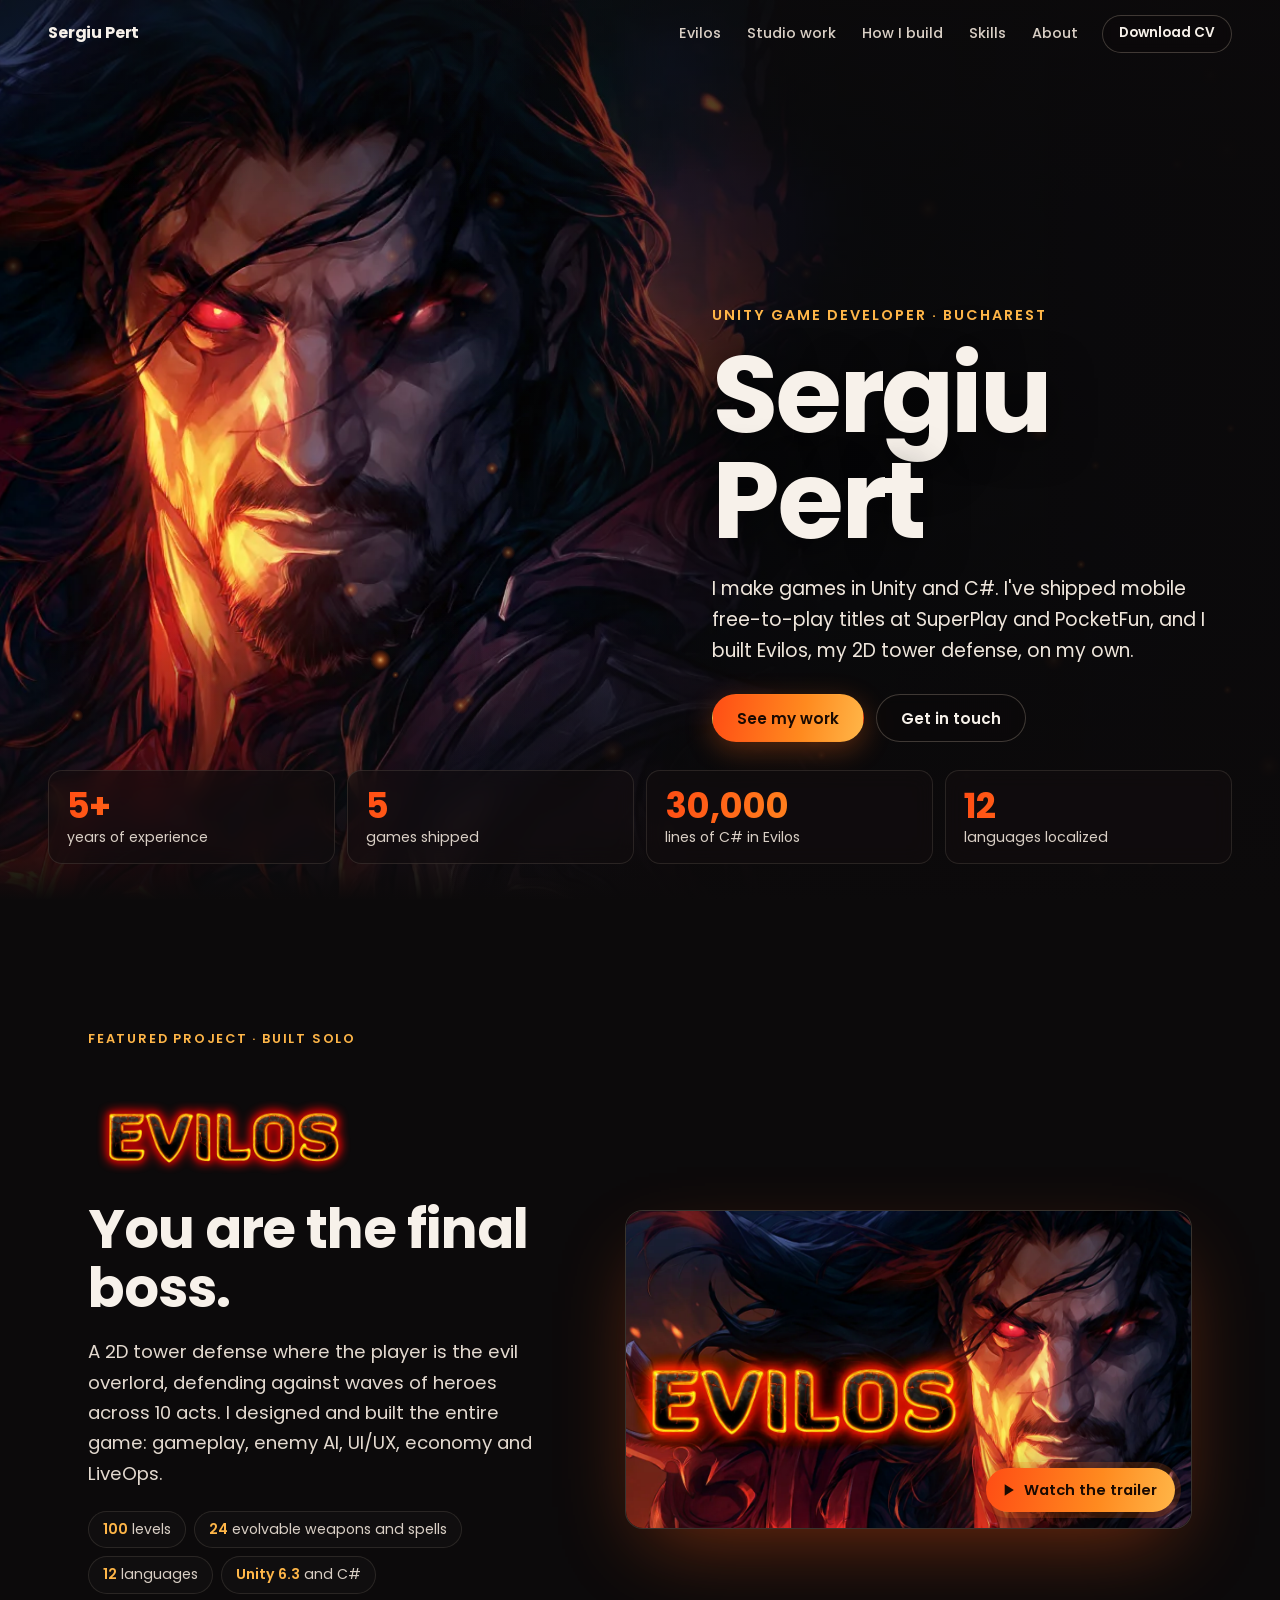
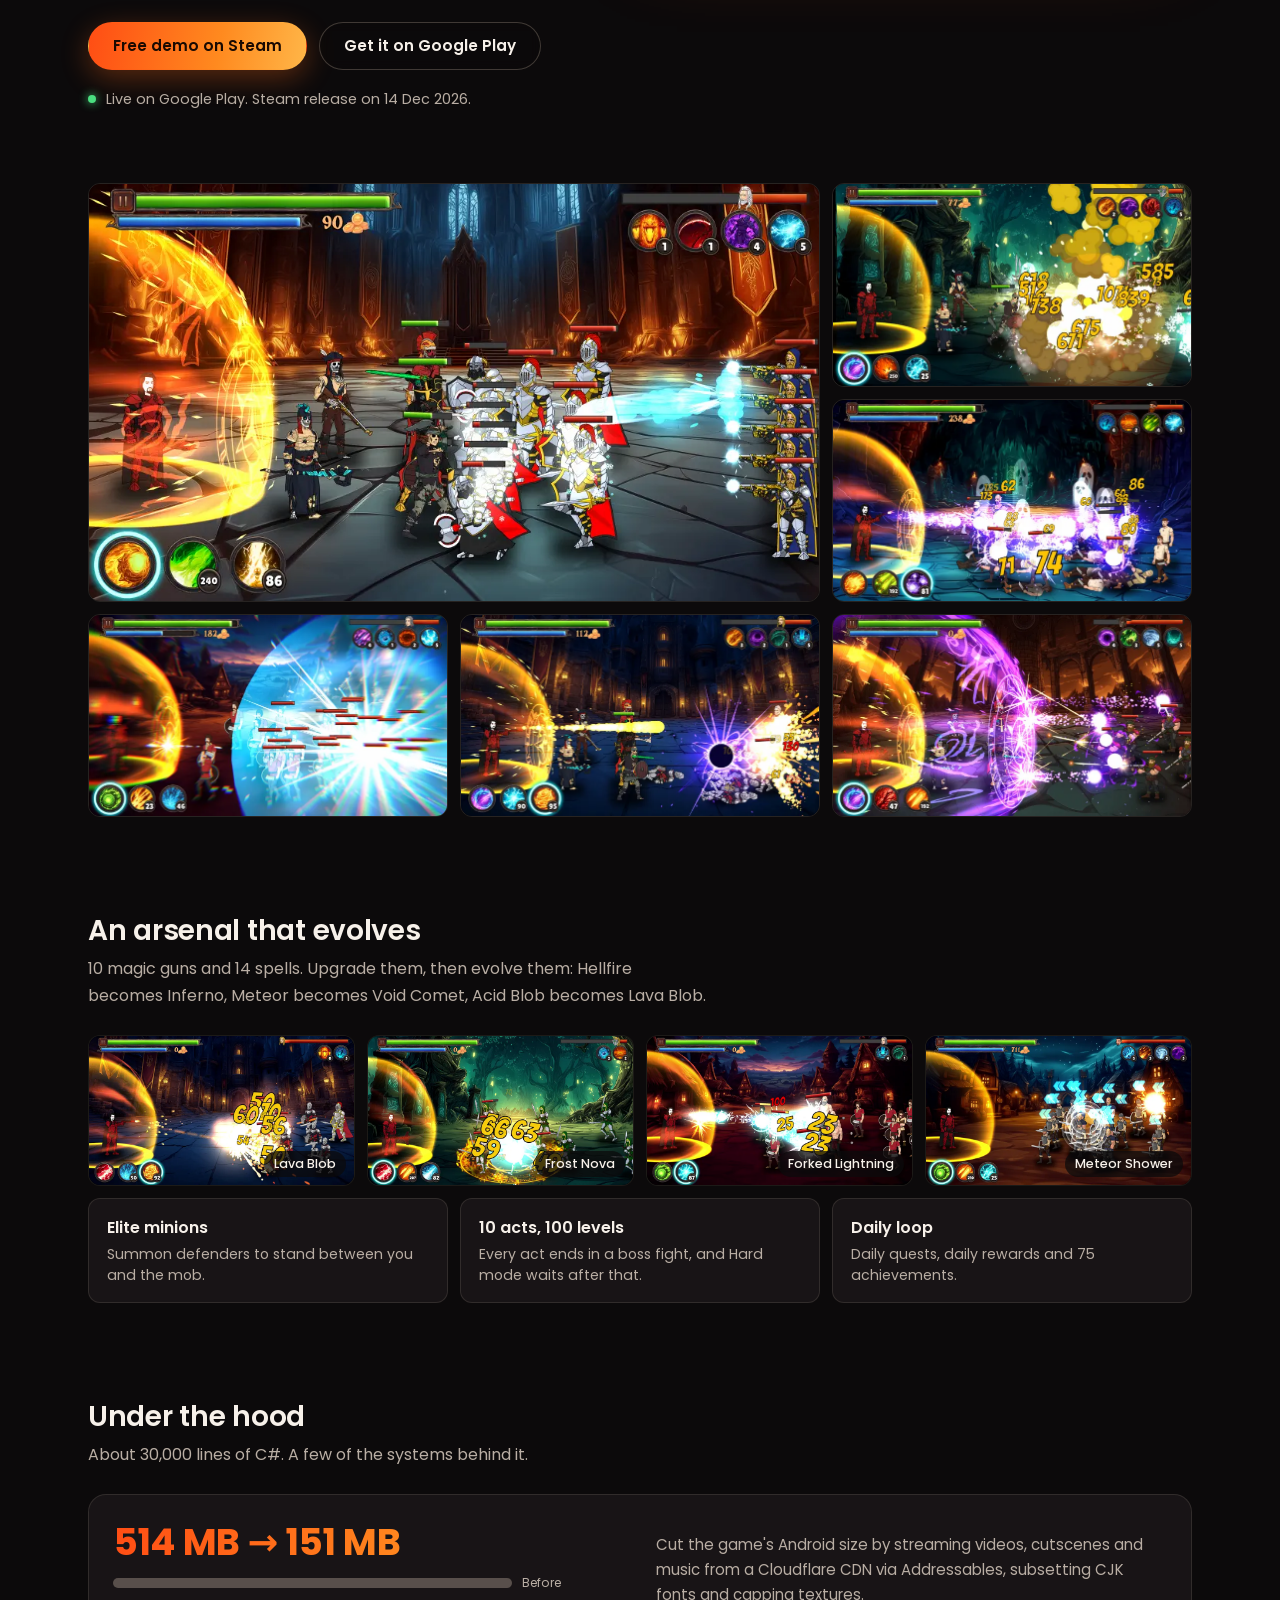
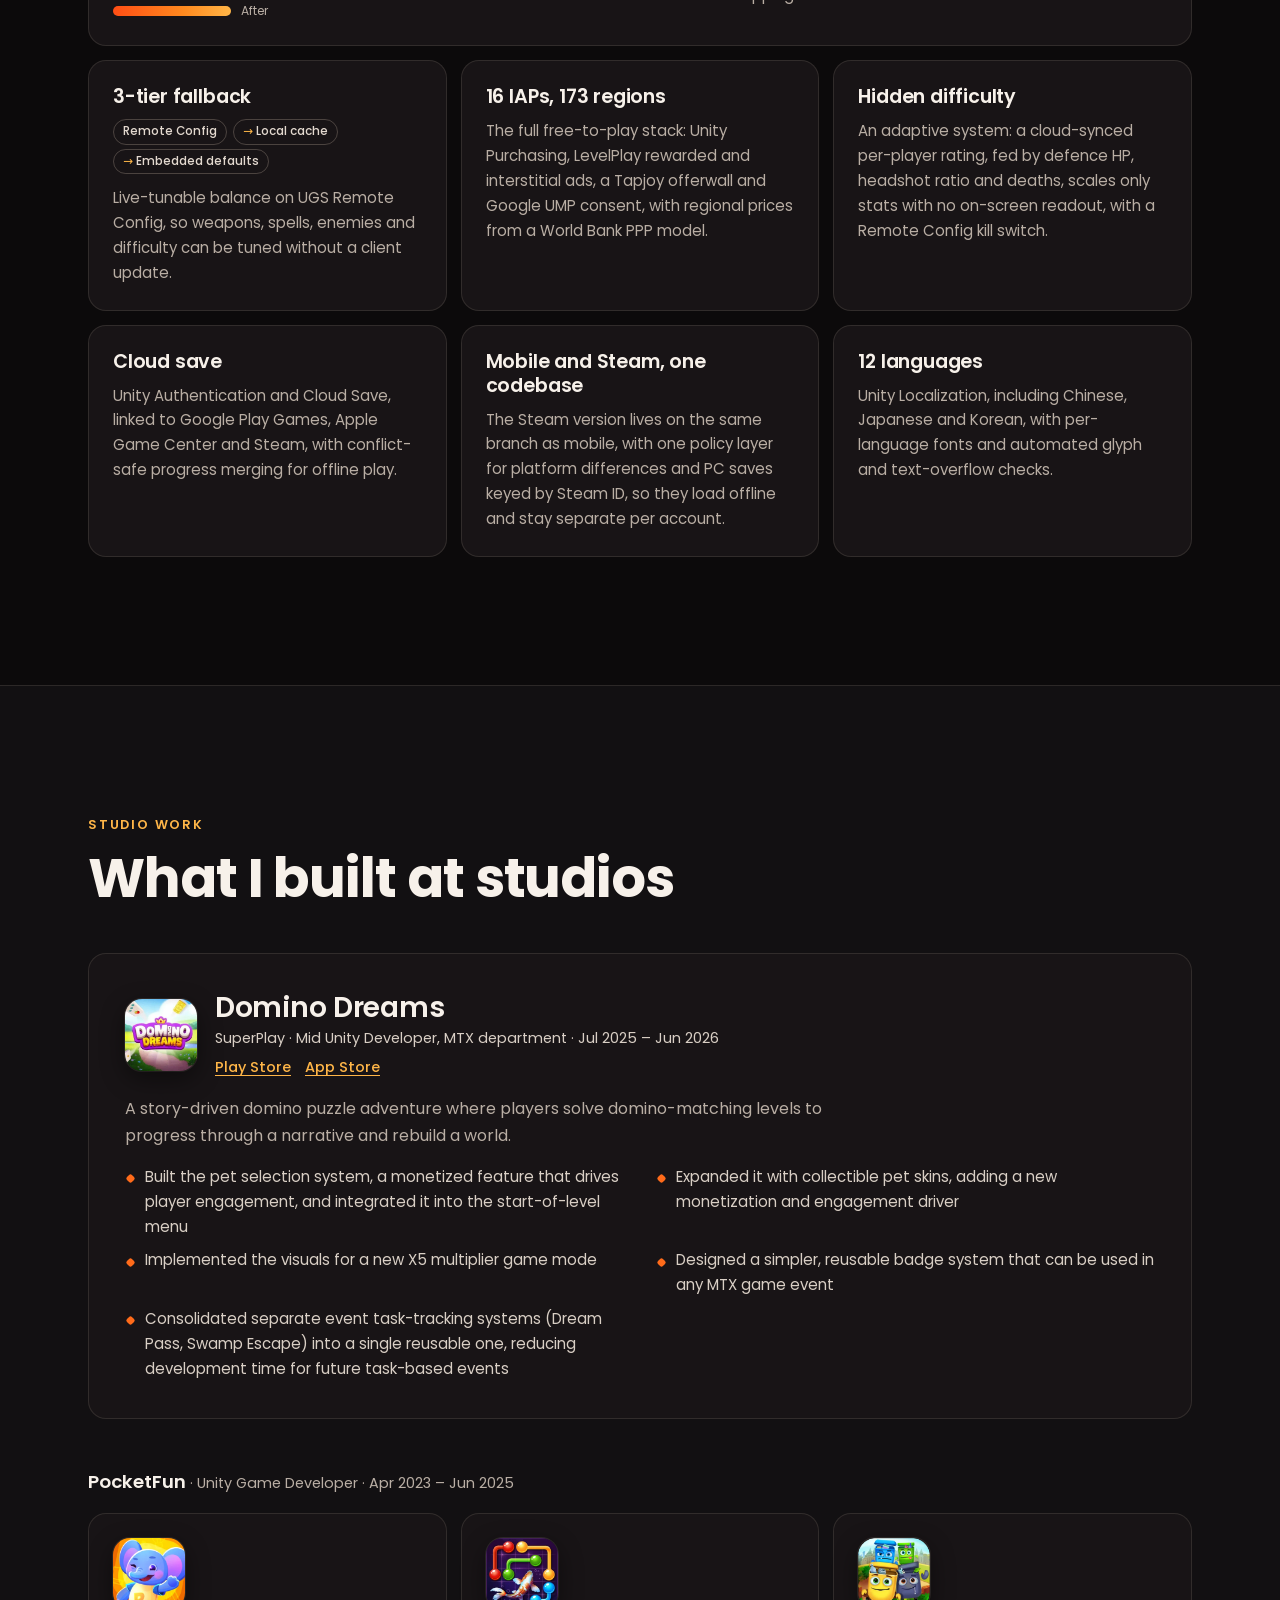
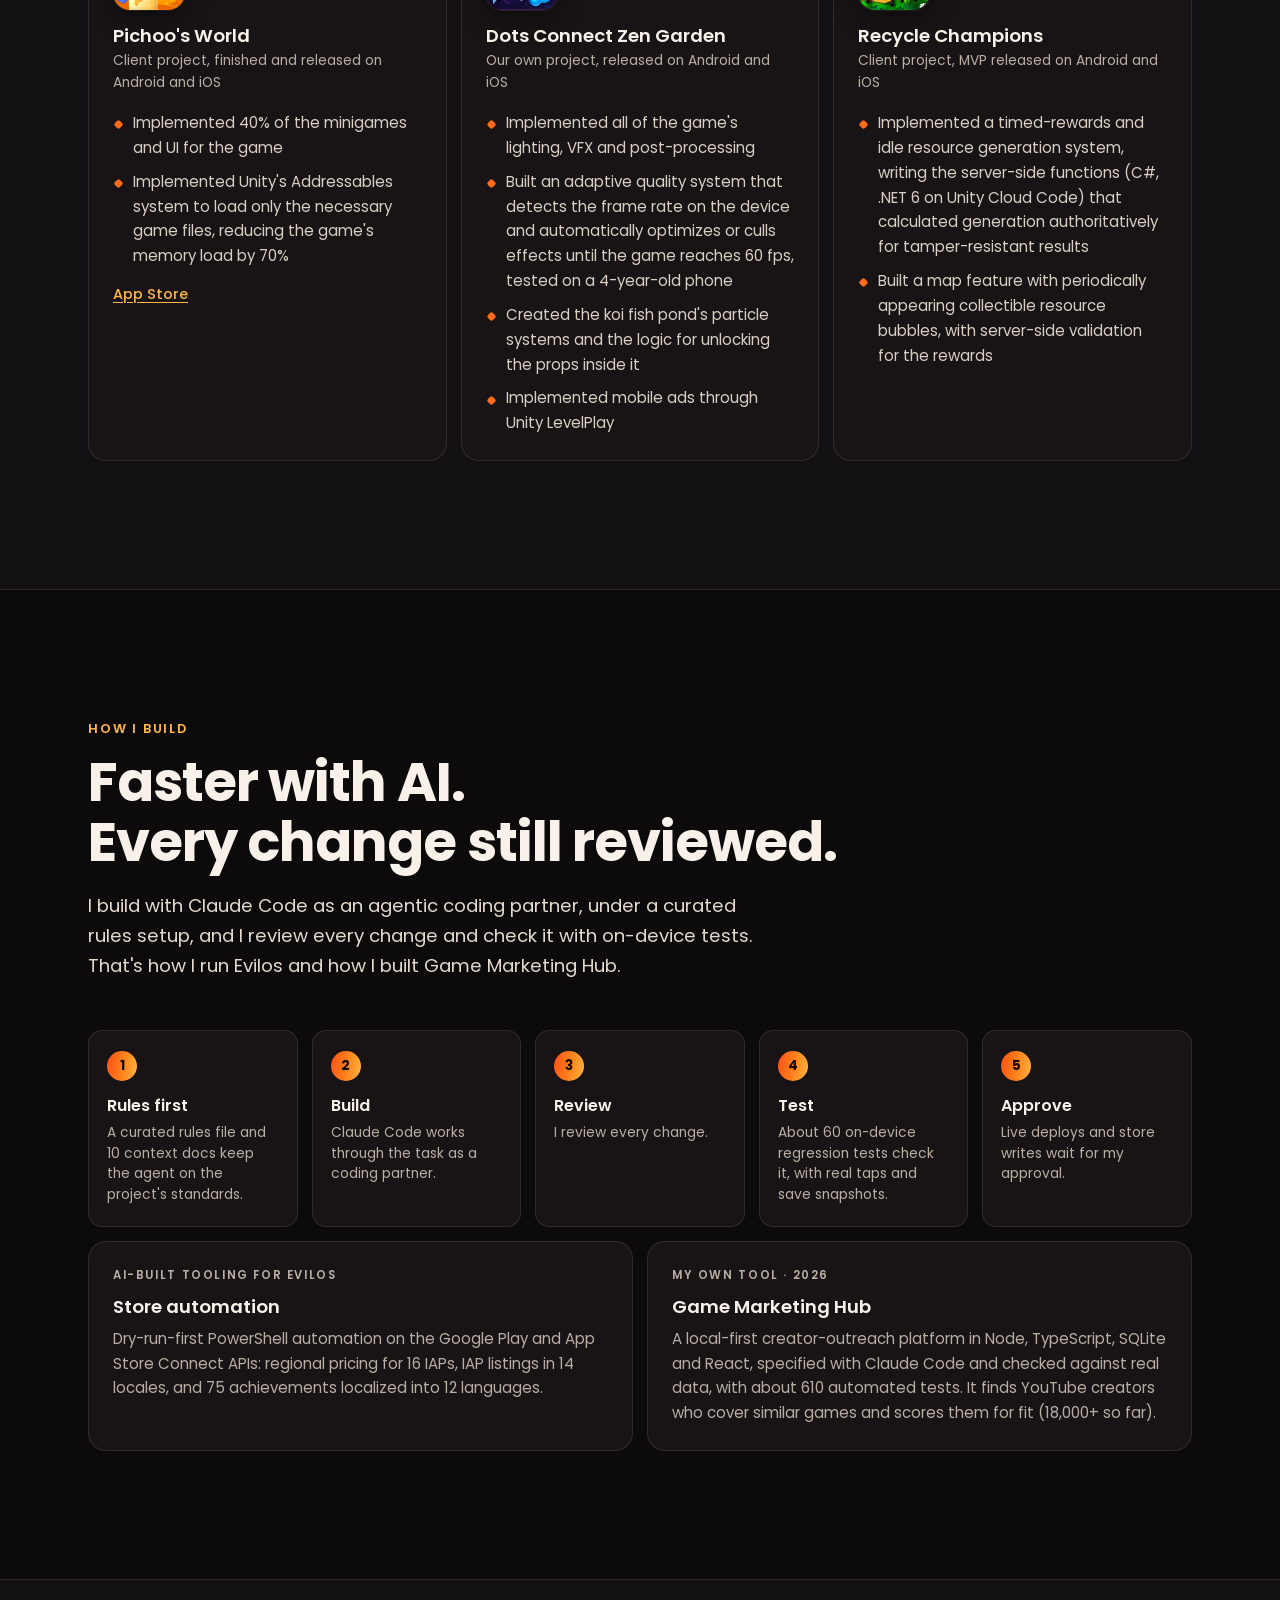
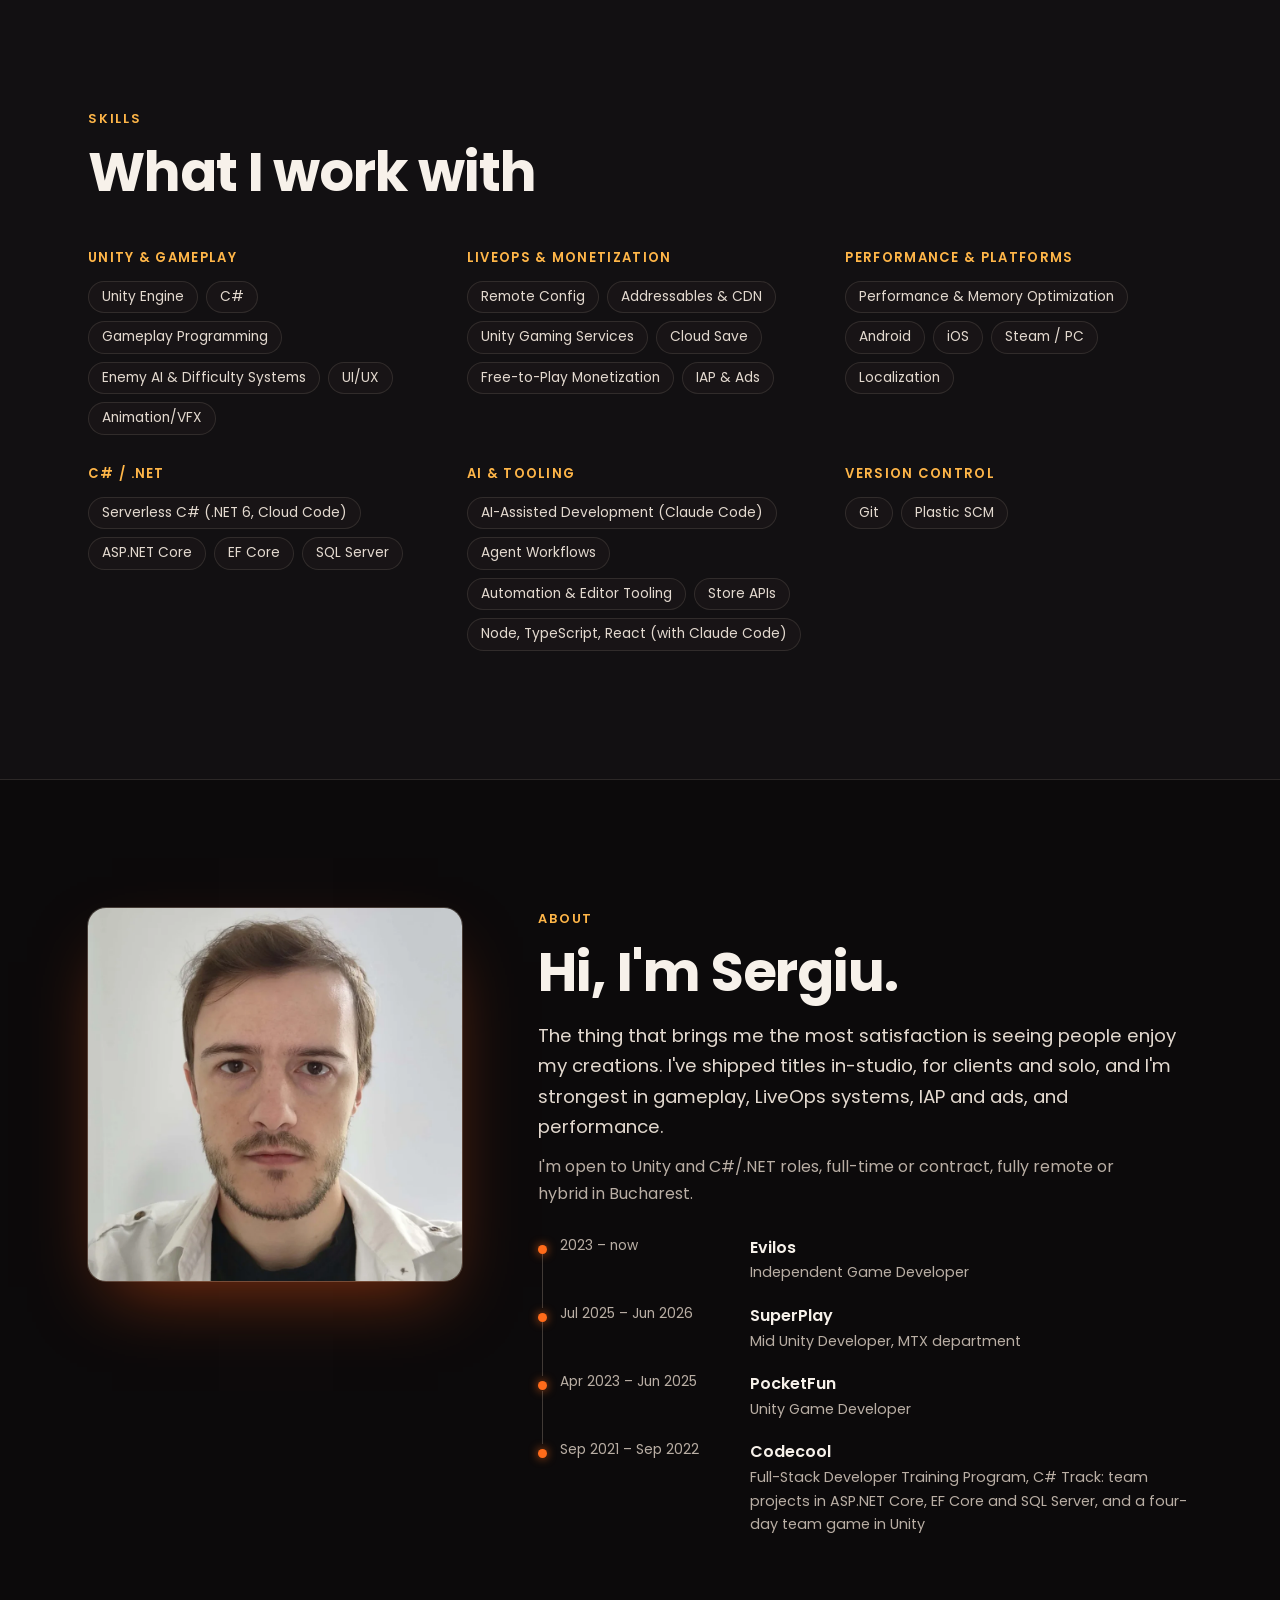
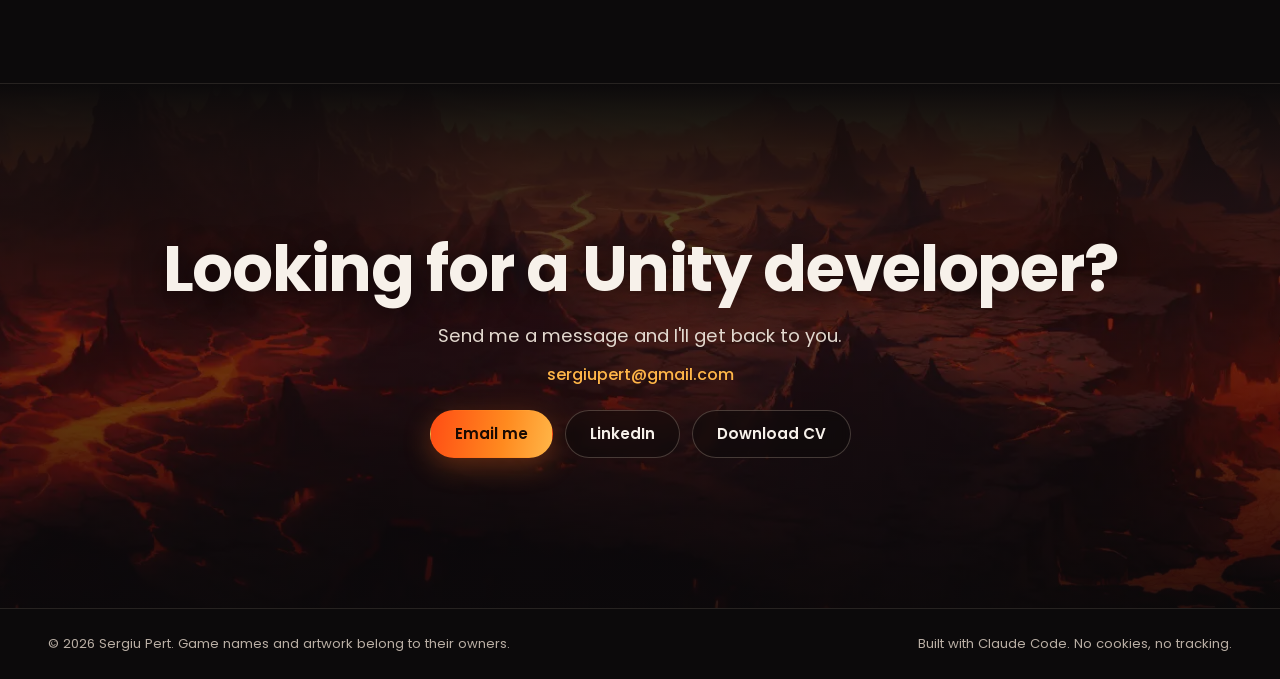
==== index.html @ a702fa1f "Publish portfolio site Co-Authored-By: Claude Opus 5.5 <noreply@anthropic.com>" ====
<!doctype html>
<html lang="en">
<head>
  <meta charset="utf-8">
  <meta name="viewport" content="width=device-width, initial-scale=1">
  <title>Sergiu Pert | Unity Game Developer</title>
  <meta name="description" content="Unity game developer with 5+ years of experience. Shipped mobile free-to-play games at SuperPlay and PocketFun, and built Evilos, a 2D tower defense, on my own.">
  <meta name="theme-color" content="#0c0a0b">
  <link rel="canonical" href="https://sergiupert.github.io/">
  <meta property="og:type" content="website">
  <meta property="og:url" content="https://sergiupert.github.io/">
  <meta property="og:title" content="Sergiu Pert | Unity Game Developer">
  <meta property="og:description" content="Shipped mobile free-to-play games at SuperPlay and PocketFun, and built Evilos, a 2D tower defense, on my own.">
  <meta property="og:image" content="https://sergiupert.github.io/assets/img/og.jpg">
  <meta property="og:image:width" content="1200">
  <meta property="og:image:height" content="630">
  <meta name="twitter:card" content="summary_large_image">
  <link rel="icon" href="favicon.svg" type="image/svg+xml">
  <link rel="preload" as="font" href="assets/fonts/poppins-latin-700-normal.woff2" type="font/woff2" crossorigin>
  <link rel="preload" as="image" href="assets/img/hero-wide.webp">
  <link rel="stylesheet" href="css/site.css">
  <script>document.documentElement.classList.add('js')</script>
  <script type="application/ld+json">
  {
    "@context": "https://schema.org",
    "@type": "Person",
    "name": "Sergiu Pert",
    "jobTitle": "Unity Game Developer",
    "url": "https://sergiupert.github.io/",
    "address": { "@type": "PostalAddress", "addressLocality": "Bucharest", "addressCountry": "RO" },
    "sameAs": ["https://www.linkedin.com/in/sergiu-pert-594817192/"]
  }
  </script>
</head>
<body>
  <a class="skip" href="#main">Skip to content</a>
  <div class="progress" aria-hidden="true"><span id="progress"></span></div>

  <header class="nav" id="nav">
    <a class="nav__brand" href="#top">Sergiu Pert</a>
    <nav class="nav__links" aria-label="Main">
      <a href="#evilos">Evilos</a>
      <a href="#work">Studio work</a>
      <a href="#build">How I build</a>
      <a href="#skills">Skills</a>
      <a href="#about">About</a>
    </nav>
    <a class="btn btn--ghost btn--small" href="assets/Sergiu-Pert-CV.pdf" download>Download CV</a>
  </header>

  <section class="hero" id="top">
    <img class="hero__art" src="assets/img/hero-wide.webp" alt="" width="2400" height="863" fetchpriority="high">
    <canvas class="hero__embers" id="embers" aria-hidden="true"></canvas>
    <div class="hero__shade"></div>
    <div class="hero__inner">
      <div class="hero__col">
        <p class="eyebrow">Unity Game Developer &middot; Bucharest</p>
        <h1 class="hero__name">Sergiu<br>Pert</h1>
        <p class="hero__lead">I make games in Unity and C#. I've shipped mobile free-to-play titles at SuperPlay and PocketFun, and I built Evilos, my 2D tower defense, on my own.</p>
        <div class="cta">
          <a class="btn btn--fire" href="#evilos">See my work</a>
          <a class="btn btn--ghost" href="#contact">Get in touch</a>
        </div>
      </div>
    </div>
    <dl class="stats">
      <div><dt>5+</dt><dd>years of experience</dd></div>
      <div><dt>5</dt><dd>games shipped</dd></div>
      <div><dt>30,000</dt><dd>lines of C# in Evilos</dd></div>
      <div><dt>12</dt><dd>languages localized</dd></div>
    </dl>
  </section>

  <main id="main">

    <!-- EVILOS -->
    <section class="section" id="evilos">
      <div class="wrap">
        <div class="feature reveal">
          <div class="feature__text">
            <p class="label">Featured project &middot; built solo</p>
            <img class="feature__logo" src="assets/img/logo-evilos.webp" alt="Evilos" width="760" height="310" loading="lazy">
            <h2 class="h2">You are the final boss.</h2>
            <p class="lede">A 2D tower defense where the player is the evil overlord, defending against waves of heroes across 10 acts. I designed and built the entire game: gameplay, enemy AI, UI/UX, economy and LiveOps.</p>
            <ul class="facts">
              <li><b>100</b> levels</li>
              <li><b>24</b> evolvable weapons and spells</li>
              <li><b>12</b> languages</li>
              <li><b>Unity 6.3</b> and C#</li>
            </ul>
            <div class="cta">
              <a class="btn btn--fire" href="https://store.steampowered.com/app/5035770/" target="_blank" rel="noopener">Free demo on Steam</a>
              <a class="btn btn--ghost" href="https://play.google.com/store/apps/details?id=com.BOI.Evilos" target="_blank" rel="noopener">Get it on Google Play</a>
            </div>
            <p class="status"><span class="dot"></span>Live on Google Play. Steam release on 14 Dec 2026.</p>
          </div>
          <div class="trailer" id="trailer" data-yt="-QNmPf43Bdo">
            <button type="button" class="trailer__btn" aria-label="Play the Evilos trailer">
              <img src="assets/img/trailer-poster.webp" alt="" width="1280" height="720" loading="lazy">
              <span class="trailer__play"><svg viewBox="0 0 24 24" width="20" height="20" aria-hidden="true"><path fill="currentColor" d="M8 5v14l11-7z"/></svg>Watch the trailer</span>
            </button>
          </div>
        </div>

        <ul class="gallery reveal" id="gallery">
          <li class="gallery__big"><a href="assets/img/evilos-1.webp" data-full><img src="assets/img/evilos-1-sm.webp" alt="Armoured heroes marching on the sorcerer's magic shield in a burning hall" width="960" height="540" loading="lazy"></a></li>
          <li><a href="assets/img/evilos-2.webp" data-full><img src="assets/img/evilos-2-sm.webp" alt="A golden explosion and damage numbers in a forest level" width="720" height="405" loading="lazy"></a></li>
          <li><a href="assets/img/evilos-3.webp" data-full><img src="assets/img/evilos-3-sm.webp" alt="Purple lightning tearing through ghosts in a blue hall" width="720" height="405" loading="lazy"></a></li>
          <li><a href="assets/img/evilos-4.webp" data-full><img src="assets/img/evilos-4-sm.webp" alt="A frost blast filling the screen in a village level" width="720" height="405" loading="lazy"></a></li>
          <li><a href="assets/img/evilos-5.webp" data-full><img src="assets/img/evilos-5-sm.webp" alt="A burning beam and a black hole spell against heroes at night" width="720" height="405" loading="lazy"></a></li>
          <li><a href="assets/img/evilos-6.webp" data-full><img src="assets/img/evilos-6-sm.webp" alt="A purple vortex spell in a dark hall" width="720" height="405" loading="lazy"></a></li>
        </ul>

        <div class="arsenal">
          <div class="reveal">
            <h3 class="h3">An arsenal that evolves</h3>
            <p class="muted">10 magic guns and 14 spells. Upgrade them, then evolve them: Hellfire becomes Inferno, Meteor becomes Void Comet, Acid Blob becomes Lava Blob.</p>
          </div>
          <div class="clips reveal">
            <figure class="clip"><video muted loop playsinline preload="none" poster="assets/img/clip-lava.webp" data-src="assets/video/clip-lava.mp4" width="854" height="480" aria-label="Lava Blob spell in action"></video><figcaption>Lava Blob</figcaption></figure>
            <figure class="clip"><video muted loop playsinline preload="none" poster="assets/img/clip-frost.webp" data-src="assets/video/clip-frost.mp4" width="854" height="480" aria-label="Frost Nova spell in action"></video><figcaption>Frost Nova</figcaption></figure>
            <figure class="clip"><video muted loop playsinline preload="none" poster="assets/img/clip-lightning.webp" data-src="assets/video/clip-lightning.mp4" width="854" height="480" aria-label="Forked Lightning spell in action"></video><figcaption>Forked Lightning</figcaption></figure>
            <figure class="clip"><video muted loop playsinline preload="none" poster="assets/img/clip-meteor.webp" data-src="assets/video/clip-meteor.mp4" width="854" height="480" aria-label="Meteor Shower spell in action"></video><figcaption>Meteor Shower</figcaption></figure>
          </div>
          <ul class="ingame reveal">
            <li><b>Elite minions</b><span>Summon defenders to stand between you and the mob.</span></li>
            <li><b>10 acts, 100 levels</b><span>Every act ends in a boss fight, and Hard mode waits after that.</span></li>
            <li><b>Daily loop</b><span>Daily quests, daily rewards and 75 achievements.</span></li>
          </ul>
        </div>

        <div class="under">
          <div class="reveal">
            <h3 class="h3">Under the hood</h3>
            <p class="muted">About 30,000 lines of C#. A few of the systems behind it.</p>
          </div>
          <div class="specs">
            <article class="spec spec--wide reveal">
              <p class="spec__key">514 MB &rarr; 151 MB</p>
              <div class="bars" aria-hidden="true">
                <div class="bar"><span class="bar__fill bar__fill--before"></span><em>Before</em></div>
                <div class="bar"><span class="bar__fill bar__fill--after"></span><em>After</em></div>
              </div>
              <p>Cut the game's Android size by streaming videos, cutscenes and music from a Cloudflare CDN via Addressables, subsetting CJK fonts and capping textures.</p>
            </article>
            <article class="spec reveal">
              <p class="spec__key">3-tier fallback</p>
              <ol class="tiers" aria-label="Fallback order">
                <li>Remote Config</li><li>Local cache</li><li>Embedded defaults</li>
              </ol>
              <p>Live-tunable balance on UGS Remote Config, so weapons, spells, enemies and difficulty can be tuned without a client update.</p>
            </article>
            <article class="spec reveal">
              <p class="spec__key">16 IAPs, 173 regions</p>
              <p>The full free-to-play stack: Unity Purchasing, LevelPlay rewarded and interstitial ads, a Tapjoy offerwall and Google UMP consent, with regional prices from a World Bank PPP model.</p>
            </article>
            <article class="spec reveal">
              <p class="spec__key">Hidden difficulty</p>
              <p>An adaptive system: a cloud-synced per-player rating, fed by defence HP, headshot ratio and deaths, scales only stats with no on-screen readout, with a Remote Config kill switch.</p>
            </article>
            <article class="spec reveal">
              <p class="spec__key">Cloud save</p>
              <p>Unity Authentication and Cloud Save, linked to Google Play Games, Apple Game Center and Steam, with conflict-safe progress merging for offline play.</p>
            </article>
            <article class="spec reveal">
              <p class="spec__key">Mobile and Steam, one codebase</p>
              <p>The Steam version lives on the same branch as mobile, with one policy layer for platform differences and PC saves keyed by Steam ID, so they load offline and stay separate per account.</p>
            </article>
            <article class="spec reveal">
              <p class="spec__key">12 languages</p>
              <p>Unity Localization, including Chinese, Japanese and Korean, with per-language fonts and automated glyph and text-overflow checks.</p>
            </article>
          </div>
        </div>
      </div>
    </section>

    <!-- STUDIO WORK -->
    <section class="section section--alt" id="work">
      <div class="wrap">
        <div class="reveal">
          <p class="label">Studio work</p>
          <h2 class="h2">What I built at studios</h2>
        </div>

        <article class="studio reveal">
          <header class="studio__head">
            <img class="icon" src="assets/img/icon-domino.webp" alt="Domino Dreams icon" width="240" height="240" loading="lazy">
            <div>
              <h3 class="h3">Domino Dreams</h3>
              <p class="studio__role">SuperPlay &middot; Mid Unity Developer, MTX department &middot; Jul 2025 &ndash; Jun 2026</p>
              <p class="links"><a href="https://play.google.com/store/apps/details?id=com.screenshake.dominodreams" target="_blank" rel="noopener">Play Store</a><a href="https://apps.apple.com/app/domino-dreams/id6444043291" target="_blank" rel="noopener">App Store</a></p>
            </div>
          </header>
          <p class="muted">A story-driven domino puzzle adventure where players solve domino-matching levels to progress through a narrative and rebuild a world.</p>
          <ul class="ticks ticks--two">
            <li>Built the pet selection system, a monetized feature that drives player engagement, and integrated it into the start-of-level menu</li>
            <li>Expanded it with collectible pet skins, adding a new monetization and engagement driver</li>
            <li>Implemented the visuals for a new X5 multiplier game mode</li>
            <li>Designed a simpler, reusable badge system that can be used in any MTX game event</li>
            <li>Consolidated separate event task-tracking systems (Dream Pass, Swamp Escape) into a single reusable one, reducing development time for future task-based events</li>
          </ul>
        </article>

        <p class="company reveal">PocketFun <span>&middot; Unity Game Developer &middot; Apr 2023 &ndash; Jun 2025</span></p>
        <div class="cards">
          <article class="card reveal">
            <img class="icon" src="assets/img/icon-pichoo.webp" alt="Pichoo's World icon" width="240" height="240" loading="lazy">
            <h3 class="h4">Pichoo's World</h3>
            <p class="card__sub">Client project, finished and released on Android and iOS</p>
            <ul class="ticks">
              <li>Implemented 40% of the minigames and UI for the game</li>
              <li>Implemented Unity's Addressables system to load only the necessary game files, reducing the game's memory load by 70%</li>
            </ul>
            <p class="links"><a href="https://apps.apple.com/app/pichoos-world-learning-games/id6478774026" target="_blank" rel="noopener">App Store</a></p>
          </article>
          <article class="card reveal">
            <img class="icon" src="assets/img/icon-dots.webp" alt="Dots Connect Zen Garden icon" width="240" height="240" loading="lazy">
            <h3 class="h4">Dots Connect Zen Garden</h3>
            <p class="card__sub">Our own project, released on Android and iOS</p>
            <ul class="ticks">
              <li>Implemented all of the game's lighting, VFX and post-processing</li>
              <li>Built an adaptive quality system that detects the frame rate on the device and automatically optimizes or culls effects until the game reaches 60 fps, tested on a 4-year-old phone</li>
              <li>Created the koi fish pond's particle systems and the logic for unlocking the props inside it</li>
              <li>Implemented mobile ads through Unity LevelPlay</li>
            </ul>
          </article>
          <article class="card reveal">
            <img class="icon" src="assets/img/icon-recycle.webp" alt="Recycle Champions icon" width="240" height="240" loading="lazy">
            <h3 class="h4">Recycle Champions</h3>
            <p class="card__sub">Client project, MVP released on Android and iOS</p>
            <ul class="ticks">
              <li>Implemented a timed-rewards and idle resource generation system, writing the server-side functions (C#, .NET 6 on Unity Cloud Code) that calculated generation authoritatively for tamper-resistant results</li>
              <li>Built a map feature with periodically appearing collectible resource bubbles, with server-side validation for the rewards</li>
            </ul>
          </article>
        </div>
      </div>
    </section>

    <!-- HOW I BUILD -->
    <section class="section" id="build">
      <div class="wrap">
        <div class="reveal">
          <p class="label">How I build</p>
          <h2 class="h2">Faster with AI.<br>Every change still reviewed.</h2>
          <p class="lede">I build with Claude Code as an agentic coding partner, under a curated rules setup, and I review every change and check it with on-device tests. That's how I run Evilos and how I built Game Marketing Hub.</p>
        </div>
        <ol class="flow reveal">
          <li><b>Rules first</b><span>A curated rules file and 10 context docs keep the agent on the project's standards.</span></li>
          <li><b>Build</b><span>Claude Code works through the task as a coding partner.</span></li>
          <li><b>Review</b><span>I review every change.</span></li>
          <li><b>Test</b><span>About 60 on-device regression tests check it, with real taps and save snapshots.</span></li>
          <li><b>Approve</b><span>Live deploys and store writes wait for my approval.</span></li>
        </ol>
        <div class="split">
          <article class="card card--tool reveal">
            <p class="label label--quiet">AI-built tooling for Evilos</p>
            <h3 class="h4">Store automation</h3>
            <p class="muted">Dry-run-first PowerShell automation on the Google Play and App Store Connect APIs: regional pricing for 16 IAPs, IAP listings in 14 locales, and 75 achievements localized into 12 languages.</p>
          </article>
          <article class="card card--tool reveal">
            <p class="label label--quiet">My own tool &middot; 2026</p>
            <h3 class="h4">Game Marketing Hub</h3>
            <p class="muted">A local-first creator-outreach platform in Node, TypeScript, SQLite and React, specified with Claude Code and checked against real data, with about 610 automated tests. It finds YouTube creators who cover similar games and scores them for fit (18,000+ so far).</p>
          </article>
        </div>
      </div>
    </section>

    <!-- SKILLS -->
    <section class="section section--alt" id="skills">
      <div class="wrap">
        <div class="reveal">
          <p class="label">Skills</p>
          <h2 class="h2">What I work with</h2>
        </div>
        <div class="skills reveal">
          <div><h3>Unity &amp; gameplay</h3><ul><li>Unity Engine</li><li>C#</li><li>Gameplay Programming</li><li>Enemy AI &amp; Difficulty Systems</li><li>UI/UX</li><li>Animation/VFX</li></ul></div>
          <div><h3>LiveOps &amp; monetization</h3><ul><li>Remote Config</li><li>Addressables &amp; CDN</li><li>Unity Gaming Services</li><li>Cloud Save</li><li>Free-to-Play Monetization</li><li>IAP &amp; Ads</li></ul></div>
          <div><h3>Performance &amp; platforms</h3><ul><li>Performance &amp; Memory Optimization</li><li>Android</li><li>iOS</li><li>Steam / PC</li><li>Localization</li></ul></div>
          <div><h3>C# / .NET</h3><ul><li>Serverless C# (.NET 6, Cloud Code)</li><li>ASP.NET Core</li><li>EF Core</li><li>SQL Server</li></ul></div>
          <div><h3>AI &amp; tooling</h3><ul><li>AI-Assisted Development (Claude Code)</li><li>Agent Workflows</li><li>Automation &amp; Editor Tooling</li><li>Store APIs</li><li>Node, TypeScript, React (with Claude Code)</li></ul></div>
          <div><h3>Version control</h3><ul><li>Git</li><li>Plastic SCM</li></ul></div>
        </div>
      </div>
    </section>

    <!-- ABOUT -->
    <section class="section" id="about">
      <div class="wrap about">
        <div class="about__photo reveal">
          <img src="assets/img/portrait.webp" alt="Sergiu Pert" width="900" height="900" loading="lazy">
        </div>
        <div class="reveal">
          <p class="label">About</p>
          <h2 class="h2">Hi, I'm Sergiu.</h2>
          <p class="lede">The thing that brings me the most satisfaction is seeing people enjoy my creations. I've shipped titles in-studio, for clients and solo, and I'm strongest in gameplay, LiveOps systems, IAP and ads, and performance.</p>
          <p class="muted">I'm open to Unity and C#/.NET roles, full-time or contract, fully remote or hybrid in Bucharest.</p>
          <ol class="path">
            <li><time>2023 &ndash; now</time><div><b>Evilos</b><span>Independent Game Developer</span></div></li>
            <li><time>Jul 2025 &ndash; Jun 2026</time><div><b>SuperPlay</b><span>Mid Unity Developer, MTX department</span></div></li>
            <li><time>Apr 2023 &ndash; Jun 2025</time><div><b>PocketFun</b><span>Unity Game Developer</span></div></li>
            <li><time>Sep 2021 &ndash; Sep 2022</time><div><b>Codecool</b><span>Full-Stack Developer Training Program, C# Track: team projects in ASP.NET Core, EF Core and SQL Server, and a four-day team game in Unity</span></div></li>
          </ol>
        </div>
      </div>
    </section>

    <!-- CONTACT -->
    <section class="contact" id="contact">
      <img class="contact__art" src="assets/img/campaign.webp" alt="" width="2000" height="571" loading="lazy">
      <div class="wrap contact__inner reveal">
        <h2 class="contact__title">Looking for a Unity developer?</h2>
        <p class="lede">Send me a message and I'll get back to you.</p>
        <p class="contact__mail" data-email-text></p>
        <div class="cta cta--center">
          <a class="btn btn--fire" data-email href="https://www.linkedin.com/in/sergiu-pert-594817192/">Email me</a>
          <a class="btn btn--ghost" href="https://www.linkedin.com/in/sergiu-pert-594817192/" target="_blank" rel="noopener">LinkedIn</a>
          <a class="btn btn--ghost" href="assets/Sergiu-Pert-CV.pdf" download>Download CV</a>
        </div>
      </div>
    </section>
  </main>

  <footer class="footer">
    <p>&copy; 2026 Sergiu Pert. Game names and artwork belong to their owners.</p>
    <p>Built with Claude Code. No cookies, no tracking.</p>
  </footer>

  <dialog class="lightbox" id="lightbox" aria-label="Screenshot viewer">
    <button type="button" class="lightbox__close" aria-label="Close">&times;</button>
    <button type="button" class="lightbox__nav lightbox__nav--prev" aria-label="Previous screenshot">&#8249;</button>
    <img alt="">
    <button type="button" class="lightbox__nav lightbox__nav--next" aria-label="Next screenshot">&#8250;</button>
  </dialog>

  <script src="js/site.js" defer></script>
</body>
</html>
---- css/site.css ----
/* Sergiu Pert's portfolio. Plain CSS, no build step. Colours come from the Evilos key art: warm black, ember and gold. */
@font-face { font-family: Poppins; font-weight: 400; font-display: swap; src: url(../assets/fonts/poppins-latin-400-normal.woff2) format("woff2"); }
@font-face { font-family: Poppins; font-weight: 500; font-display: swap; src: url(../assets/fonts/poppins-latin-500-normal.woff2) format("woff2"); }
@font-face { font-family: Poppins; font-weight: 600; font-display: swap; src: url(../assets/fonts/poppins-latin-600-normal.woff2) format("woff2"); }
@font-face { font-family: Poppins; font-weight: 700; font-display: swap; src: url(../assets/fonts/poppins-latin-700-normal.woff2) format("woff2"); }

:root {
  color-scheme: dark;
  --bg: #0c0a0b;
  --bg-alt: #121012;
  --card: #181416;
  --line: rgba(255, 232, 210, 0.11);
  --line-strong: rgba(255, 232, 210, 0.22);
  --ink: #f7f1ea;
  --muted: #b9aea4;
  --ember: #ff6b1a;
  --gold: #ffb648;
  --red: #d9341f;
  --fire: linear-gradient(100deg, #ff4d14, #ff8a1f 60%, #ffb648);
  --radius: 18px;
  --gutter: clamp(16px, 4vw, 48px);
  --nav-h: 68px;
}

* { box-sizing: border-box; }
html { scroll-behavior: smooth; scroll-padding-top: calc(var(--nav-h) + 12px); -webkit-text-size-adjust: 100%; }
body { margin: 0; background: var(--bg); color: var(--ink); font: 400 1rem/1.65 Poppins, system-ui, -apple-system, "Segoe UI", sans-serif; -webkit-font-smoothing: antialiased; }
img, video, canvas { display: block; max-width: 100%; height: auto; }
a { color: inherit; }
ul, ol { margin: 0; padding: 0; list-style: none; }
h1, h2, h3, p, dl, dd, figure { margin: 0; }
:focus-visible { outline: 2px solid var(--gold); outline-offset: 3px; border-radius: 4px; }

.skip { position: absolute; left: 12px; top: -60px; z-index: 100; padding: 10px 16px; background: var(--ink); color: var(--bg); border-radius: 8px; font-weight: 600; }
.skip:focus { top: 12px; }

.wrap { width: 100%; max-width: 1200px; margin-inline: auto; padding-inline: var(--gutter); }
.section { padding-block: clamp(72px, 10vw, 128px); }
.section--alt { background: var(--bg-alt); border-block: 1px solid var(--line); }

.label { margin-bottom: 14px; color: var(--gold); font-size: 0.8rem; font-weight: 600; letter-spacing: 0.14em; text-transform: uppercase; }
.label--quiet { color: var(--muted); margin-bottom: 10px; font-size: 0.72rem; }
.eyebrow { color: var(--gold); font-size: clamp(0.78rem, 1.2vw, 0.9rem); font-weight: 600; letter-spacing: 0.14em; text-transform: uppercase; }
.h2 { font-size: clamp(2rem, 4.6vw, 3.4rem); font-weight: 700; line-height: 1.1; letter-spacing: -0.02em; }
.h3 { font-size: clamp(1.35rem, 2.4vw, 1.75rem); font-weight: 600; line-height: 1.25; letter-spacing: -0.01em; }
.h4 { font-size: 1.15rem; font-weight: 600; line-height: 1.3; }
.lede { max-width: 62ch; margin-top: 18px; color: #e3d9cf; font-size: clamp(1.02rem, 1.5vw, 1.15rem); }
.muted { color: var(--muted); }

/* Buttons */
.btn { display: inline-flex; align-items: center; justify-content: center; min-height: 48px; padding: 0 24px; border: 1px solid transparent; border-radius: 999px; font-weight: 600; font-size: 0.95rem; text-decoration: none; white-space: nowrap; transition: transform 0.18s ease, box-shadow 0.18s ease, border-color 0.18s ease, background-color 0.18s ease; }
.btn:hover { transform: translateY(-2px); }
.btn--fire { background: var(--fire); color: #1a0a02; box-shadow: 0 8px 28px rgba(255, 107, 26, 0.32); }
.btn--fire:hover { box-shadow: 0 12px 38px rgba(255, 107, 26, 0.5); }
.btn--ghost { border-color: var(--line-strong); background: rgba(12, 10, 11, 0.45); color: var(--ink); backdrop-filter: blur(6px); }
.btn--ghost:hover { border-color: var(--gold); }
.btn--small { min-height: 38px; padding: 0 16px; font-size: 0.85rem; }
.cta { display: flex; flex-wrap: wrap; gap: 12px; margin-top: 28px; }
.cta--center { justify-content: center; }

/* Reading progress */
.progress { position: fixed; inset: 0 0 auto; z-index: 60; height: 2px; pointer-events: none; }
.progress span { display: block; height: 100%; width: 100%; transform: scaleX(0); transform-origin: left; background: var(--fire); }

/* Nav */
.nav { position: fixed; inset: 0 0 auto; z-index: 50; display: flex; align-items: center; gap: 24px; height: var(--nav-h); padding-inline: var(--gutter); border-bottom: 1px solid transparent; transition: background-color 0.25s ease, border-color 0.25s ease; }
.nav.is-stuck { background: rgba(12, 10, 11, 0.82); border-color: var(--line); backdrop-filter: blur(14px); }
.nav__brand { font-weight: 700; letter-spacing: -0.01em; text-decoration: none; }
.nav__links { display: flex; gap: 26px; margin-left: auto; }
.nav__links a { color: #d9cfc5; font-size: 0.9rem; font-weight: 500; text-decoration: none; transition: color 0.15s ease; }
.nav__links a:hover, .nav__links a.is-here { color: var(--gold); }
@media (max-width: 860px) {
  .nav__links { display: none; }
  .nav .btn { margin-left: auto; }
}

/* Hero */
.hero { position: relative; display: flex; flex-direction: column; justify-content: flex-end; min-height: 100svh; overflow: hidden; isolation: isolate; }
.hero__art { position: absolute; inset: 0; z-index: -3; width: 100%; height: 100%; object-fit: cover; object-position: 70% 50%; }
.hero__embers { position: absolute; inset: 0; z-index: -2; width: 100%; height: 100%; pointer-events: none; }
.hero__shade { position: absolute; inset: 0; z-index: -1; background:
  linear-gradient(to right, rgba(12, 10, 11, 0) 34%, rgba(12, 10, 11, 0.72) 60%, rgba(12, 10, 11, 0.9) 100%),
  linear-gradient(to bottom, rgba(12, 10, 11, 0.55) 0%, rgba(12, 10, 11, 0) 22%, rgba(12, 10, 11, 0) 68%, var(--bg) 100%); }
/* The text column has its own width and sits at the right of the container, so it stays readable at any window width. */
.hero__inner { display: flex; justify-content: flex-end; width: 100%; max-width: 1320px; margin-inline: auto; padding: calc(var(--nav-h) + 24px) var(--gutter) 28px; }
.hero__col { display: flex; flex-direction: column; align-items: flex-start; width: min(520px, 48%); }
.hero__name { margin-top: 14px; font-size: clamp(3.4rem, min(8.4vw, 13vh), 7rem); font-weight: 700; line-height: 0.98; letter-spacing: -0.03em; text-shadow: 0 6px 44px rgba(0, 0, 0, 0.6); }
.hero__lead { max-width: 46ch; margin-top: 20px; color: #efe6dc; font-size: clamp(1.02rem, 1.5vw, 1.18rem); }
.stats { display: grid; grid-template-columns: repeat(4, 1fr); width: 100%; max-width: 1320px; margin-inline: auto; padding: 0 var(--gutter) clamp(24px, 4vh, 44px); gap: 12px; }
.stats > div { padding: 16px 18px; border: 1px solid var(--line); border-radius: 14px; background: rgba(18, 14, 15, 0.62); backdrop-filter: blur(10px); }
.stats dt { font-size: clamp(1.45rem, 2.8vw, 2.2rem); font-weight: 700; line-height: 1.1; letter-spacing: -0.02em; background: var(--fire); -webkit-background-clip: text; background-clip: text; color: transparent; }
.stats dd { margin-top: 2px; color: #d9cfc5; font-size: clamp(0.76rem, 1.1vw, 0.88rem); line-height: 1.35; }
@media (max-width: 860px) {
  .hero { justify-content: flex-start; }
  .hero__art { height: 56svh; object-position: 40% 30%; }
  .hero__shade { background: linear-gradient(to bottom, rgba(12, 10, 11, 0.5) 0%, rgba(12, 10, 11, 0) 14%, rgba(12, 10, 11, 0.1) 26svh, rgba(12, 10, 11, 0.86) 42svh, var(--bg) 56svh); }
  .hero__inner { padding: 41svh var(--gutter) 22px; }
  .hero__col { width: 100%; }
  .stats { grid-template-columns: repeat(2, 1fr); padding-bottom: 28px; }
}

/* Evilos feature */
.feature { display: grid; grid-template-columns: minmax(0, 5fr) minmax(0, 6fr); gap: clamp(28px, 5vw, 64px); align-items: center; }
.feature__logo { width: min(320px, 72%); margin: 0 0 6px -26px; }
.facts { display: flex; flex-wrap: wrap; gap: 8px; margin-top: 22px; }
.facts li { padding: 6px 14px; border: 1px solid var(--line); border-radius: 999px; color: #d9cfc5; font-size: 0.88rem; background: rgba(255, 255, 255, 0.02); }
.facts b { color: var(--gold); font-weight: 600; }
.status { display: flex; align-items: center; gap: 10px; margin-top: 18px; color: var(--muted); font-size: 0.9rem; }
.dot { flex: none; width: 8px; height: 8px; border-radius: 50%; background: #4ade80; box-shadow: 0 0 10px #4ade80; }
.trailer { position: relative; overflow: hidden; aspect-ratio: 16 / 9; border: 1px solid var(--line-strong); border-radius: var(--radius); background: #000; box-shadow: 0 30px 80px -24px rgba(255, 90, 20, 0.45); }
.trailer iframe { position: absolute; inset: 0; width: 100%; height: 100%; border: 0; }
.trailer__btn { position: absolute; inset: 0; display: block; width: 100%; padding: 0; border: 0; background: none; color: inherit; font: inherit; cursor: pointer; }
.trailer__btn img { width: 100%; height: 100%; object-fit: cover; transition: transform 0.4s ease; }
.trailer__btn:hover img { transform: scale(1.03); }
.trailer__play { position: absolute; right: 16px; bottom: 16px; display: inline-flex; align-items: center; gap: 6px; min-height: 44px; padding: 0 18px 0 12px; border-radius: 999px; background: var(--fire); color: #1a0a02; font-size: 0.92rem; font-weight: 600; box-shadow: 0 0 0 6px rgba(255, 107, 26, 0.18), 0 10px 32px rgba(0, 0, 0, 0.55); transition: transform 0.2s ease; }
.trailer__btn:hover .trailer__play { transform: scale(1.05); }

/* Gallery */
.gallery { display: grid; grid-template-columns: repeat(3, 1fr); gap: 12px; margin-top: clamp(40px, 6vw, 72px); }
.gallery__big { grid-column: span 2; grid-row: span 2; }
.gallery li { min-width: 0; }
.gallery a { position: relative; display: block; height: 100%; overflow: hidden; border-radius: 12px; border: 1px solid var(--line); cursor: zoom-in; }
.gallery img { width: 100%; height: 100%; object-fit: cover; transition: transform 0.35s ease, filter 0.35s ease; }
.gallery a:hover img { transform: scale(1.04); filter: brightness(1.08); }

/* Arsenal clips */
.arsenal, .under { margin-top: clamp(56px, 8vw, 96px); }
.arsenal .muted, .under .muted { max-width: 62ch; margin-top: 8px; }
.clips { display: grid; grid-template-columns: repeat(4, 1fr); gap: 12px; margin-top: 26px; }
.clip { position: relative; overflow: hidden; border: 1px solid var(--line); border-radius: 12px; background: #000; }
.clip video { width: 100%; aspect-ratio: 16 / 9; object-fit: cover; }
.clip figcaption { position: absolute; right: 8px; bottom: 8px; padding: 3px 10px; border-radius: 999px; background: rgba(12, 10, 11, 0.74); font-size: 0.78rem; font-weight: 500; }

.ingame { display: grid; grid-template-columns: repeat(3, minmax(0, 1fr)); gap: 12px; margin-top: 12px; }
.ingame li { padding: 16px 18px; border: 1px solid var(--line); border-radius: 12px; background: var(--card); }
.ingame b { display: block; font-weight: 600; }
.ingame span { display: block; margin-top: 2px; color: var(--muted); font-size: 0.88rem; line-height: 1.5; }

/* Under the hood */
.specs { display: grid; grid-template-columns: repeat(3, 1fr); gap: 14px; margin-top: 26px; }
.spec { position: relative; padding: 24px; border: 1px solid var(--line); border-radius: var(--radius); background: var(--card); color: var(--muted); font-size: 0.94rem; transition: border-color 0.2s ease, transform 0.2s ease; }
.spec:hover { border-color: rgba(255, 138, 31, 0.5); transform: translateY(-3px); }
.spec__key { margin-bottom: 10px; color: var(--ink); font-size: 1.2rem; font-weight: 600; line-height: 1.25; letter-spacing: -0.01em; }
.spec--wide { grid-column: span 3; display: grid; grid-template-columns: minmax(0, 1fr) minmax(0, 1fr); gap: 8px 32px; align-items: center; }
.spec--wide .spec__key { grid-column: 1; margin: 0; font-size: clamp(1.5rem, 3.4vw, 2.3rem); font-weight: 700; background: var(--fire); -webkit-background-clip: text; background-clip: text; color: transparent; }
.spec--wide > p:last-child { grid-column: 2; grid-row: 1 / span 2; }
.bars { grid-column: 1; display: grid; gap: 8px; }
.bar { display: flex; align-items: center; gap: 10px; }
.bar em { color: var(--muted); font-size: 0.76rem; font-style: normal; }
.bar__fill { display: block; height: 10px; width: 0; border-radius: 999px; transition: width 1.2s cubic-bezier(0.2, 0.7, 0.2, 1) 0.25s; }
.bar__fill--before { background: rgba(255, 232, 210, 0.28); }
.bar__fill--after { background: var(--fire); }
html:not(.js) .bar__fill--before, .is-in .bar__fill--before { width: 78%; }
html:not(.js) .bar__fill--after, .is-in .bar__fill--after { width: 23%; }
.tiers { display: flex; flex-wrap: wrap; align-items: center; gap: 4px 6px; margin-bottom: 12px; font-size: 0.74rem; font-weight: 500; color: #e3d9cf; }
.tiers li { padding: 2px 9px; border: 1px solid var(--line-strong); border-radius: 999px; }
.tiers li + li::before { content: "\2192\00a0"; color: var(--gold); }

/* Studio work */
#work .h2 { margin-bottom: 8px; }
.icon { flex: none; width: 72px; height: 72px; border-radius: 17px; box-shadow: 0 8px 24px rgba(0, 0, 0, 0.45), 0 0 0 1px var(--line); }
.studio { margin-top: clamp(28px, 4vw, 44px); padding: clamp(22px, 3vw, 36px); border: 1px solid var(--line); border-radius: var(--radius); background: var(--card); }
.studio__head { display: flex; align-items: center; gap: 18px; margin-bottom: 16px; }
.studio__role { margin-top: 2px; color: #d9cfc5; font-size: 0.9rem; }
.studio > .muted { max-width: 72ch; }
.links { display: flex; flex-wrap: wrap; gap: 14px; margin-top: 6px; font-size: 0.9rem; font-weight: 500; }
.links a { color: var(--gold); text-underline-offset: 3px; }
.links a:hover { color: #ffd38a; }
.ticks { display: grid; gap: 9px; margin-top: 16px; color: #d9cfc5; font-size: 0.94rem; }
.ticks li { position: relative; padding-left: 20px; }
.ticks li::before { content: ""; position: absolute; left: 2px; top: 0.68em; width: 7px; height: 7px; border-radius: 2px; background: var(--ember); transform: rotate(45deg); }
.ticks--two { grid-template-columns: repeat(2, minmax(0, 1fr)); column-gap: 32px; }
.company { margin-top: clamp(32px, 4vw, 48px); font-size: 1.15rem; font-weight: 600; }
.company span { color: var(--muted); font-size: 0.9rem; font-weight: 400; }
.cards { display: grid; grid-template-columns: repeat(3, minmax(0, 1fr)); gap: 14px; margin-top: 16px; }
.card { padding: 24px; border: 1px solid var(--line); border-radius: var(--radius); background: var(--card); transition: border-color 0.2s ease, transform 0.2s ease; }
.card:hover { border-color: rgba(255, 138, 31, 0.5); transform: translateY(-3px); }
.card .icon { margin-bottom: 14px; }
.card__sub { margin-top: 2px; color: var(--muted); font-size: 0.86rem; }
.card .links { margin-top: 14px; }

/* How I build */
.flow { position: relative; display: grid; grid-template-columns: repeat(5, minmax(0, 1fr)); gap: 14px; margin-top: clamp(32px, 4vw, 48px); counter-reset: step; }
.flow li { position: relative; padding: 20px 18px; border: 1px solid var(--line); border-radius: 14px; background: var(--card); counter-increment: step; }
.flow li::before { content: counter(step); display: grid; place-items: center; width: 30px; height: 30px; margin-bottom: 12px; border-radius: 50%; background: var(--fire); color: #1a0a02; font-size: 0.85rem; font-weight: 700; }
.flow b { display: block; font-weight: 600; }
.flow span { display: block; margin-top: 4px; color: var(--muted); font-size: 0.86rem; line-height: 1.5; }
.split { display: grid; grid-template-columns: repeat(2, minmax(0, 1fr)); gap: 14px; margin-top: 14px; }
.card--tool .muted { margin-top: 8px; font-size: 0.94rem; }

/* Skills */
.skills { display: grid; grid-template-columns: repeat(3, minmax(0, 1fr)); gap: 28px 32px; margin-top: clamp(28px, 4vw, 44px); }
.skills h3 { margin-bottom: 12px; color: var(--gold); font-size: 0.82rem; font-weight: 600; letter-spacing: 0.1em; text-transform: uppercase; }
.skills ul { display: flex; flex-wrap: wrap; gap: 8px; }
.skills li { padding: 6px 13px; border: 1px solid var(--line); border-radius: 999px; background: var(--card); color: #e3d9cf; font-size: 0.86rem; line-height: 1.35; }

/* About */
.about { display: grid; grid-template-columns: minmax(0, 4fr) minmax(0, 7fr); gap: clamp(32px, 6vw, 80px); align-items: start; }
.about__photo { position: relative; }
.about__photo img { width: 100%; aspect-ratio: 1; object-fit: cover; object-position: 50% 30%; border-radius: var(--radius); box-shadow: 0 0 0 1px var(--line-strong), 0 30px 70px -24px rgba(255, 90, 20, 0.5); }
.about .muted { margin-top: 12px; max-width: 62ch; }
.path { display: grid; gap: 0; margin-top: 28px; }
.path li { position: relative; display: grid; grid-template-columns: 170px minmax(0, 1fr); gap: 4px 20px; padding: 0 0 18px 22px; }
.path li::before { content: ""; position: absolute; left: 0; top: 0.6em; width: 9px; height: 9px; border-radius: 50%; background: var(--ember); box-shadow: 0 0 10px rgba(255, 107, 26, 0.8); }
.path li::after { content: ""; position: absolute; left: 4px; top: 1.2em; bottom: -0.3em; width: 1px; background: var(--line-strong); }
.path li:last-child::after { display: none; }
.path time { color: var(--muted); font-size: 0.86rem; }
.path b { display: block; font-weight: 600; }
.path span { display: block; color: var(--muted); font-size: 0.9rem; }

/* Contact */
.contact { position: relative; overflow: hidden; padding-block: clamp(84px, 12vw, 150px); text-align: center; isolation: isolate; border-top: 1px solid var(--line); }
.contact__art { position: absolute; inset: 0; z-index: -2; width: 100%; height: 100%; object-fit: cover; }
.contact::after { content: ""; position: absolute; inset: 0; z-index: -1; background: linear-gradient(to bottom, var(--bg), rgba(12, 10, 11, 0.55) 45%, rgba(12, 10, 11, 0.86)); }
.contact__title { font-size: clamp(2.1rem, 5.6vw, 4rem); font-weight: 700; line-height: 1.08; letter-spacing: -0.02em; text-shadow: 0 4px 30px rgba(0, 0, 0, 0.7); }
.contact .lede { margin-inline: auto; }
.contact__mail { margin-top: 10px; color: var(--gold); font-weight: 500; }
.contact__mail:empty { display: none; }
.contact .cta { margin-top: 22px; }

/* Footer */
.footer { display: flex; flex-wrap: wrap; justify-content: space-between; gap: 6px 24px; padding: 24px var(--gutter); border-top: 1px solid var(--line); color: var(--muted); font-size: 0.82rem; }

/* Lightbox */
.lightbox { width: 100vw; height: 100dvh; max-width: none; max-height: none; margin: 0; padding: 0; border: 0; background: rgba(6, 5, 6, 0.94); color: var(--ink); }
.lightbox[open] { display: grid; place-items: center; }
.lightbox::backdrop { background: transparent; }
.lightbox img { max-width: min(94vw, 1600px); max-height: 88dvh; border-radius: 10px; }
.lightbox button { position: absolute; display: grid; place-items: center; border: 1px solid var(--line-strong); border-radius: 50%; background: rgba(12, 10, 11, 0.7); color: var(--ink); cursor: pointer; font: inherit; line-height: 1; }
.lightbox button:hover { border-color: var(--gold); }
.lightbox__close { top: 14px; right: 14px; width: 46px; height: 46px; font-size: 1.7rem; }
.lightbox__nav { top: 50%; width: 52px; height: 52px; margin-top: -26px; font-size: 2rem; }
.lightbox__nav--prev { left: 14px; }
.lightbox__nav--next { right: 14px; }

/* Reveal on scroll, only when JS can undo it */
.js .reveal { opacity: 0; transform: translateY(22px); transition: opacity 0.7s ease, transform 0.7s cubic-bezier(0.2, 0.7, 0.2, 1); }
.js .reveal.is-in { opacity: 1; transform: none; }

/* Tablet and phone */
@media (max-width: 980px) {
  .feature { grid-template-columns: minmax(0, 1fr); }
  .specs, .cards { grid-template-columns: repeat(2, minmax(0, 1fr)); }
  .spec--wide { grid-column: span 2; }
  .flow { grid-template-columns: repeat(2, minmax(0, 1fr)); }
  .skills { grid-template-columns: repeat(2, minmax(0, 1fr)); }
  .about { grid-template-columns: minmax(0, 1fr); }
  .about__photo { max-width: 320px; }
}
@media (max-width: 640px) {
  .gallery { grid-template-columns: repeat(2, 1fr); gap: 8px; }
  .gallery li:last-child { grid-column: span 2; }
  .clips { grid-template-columns: repeat(2, 1fr); gap: 8px; }
  .specs, .cards, .split, .skills, .ticks--two, .ingame { grid-template-columns: minmax(0, 1fr); }
  .spec--wide { grid-column: auto; grid-template-columns: minmax(0, 1fr); }
  .spec--wide .spec__key, .bars, .spec--wide > p:last-child { grid-column: 1; grid-row: auto; }
  .flow { grid-template-columns: minmax(0, 1fr); }
  .path li { grid-template-columns: minmax(0, 1fr); }
  .studio__head { align-items: flex-start; }
  .btn { padding: 0 20px; }
  .lightbox__nav { top: auto; bottom: 16px; }
  .lightbox__nav--prev { left: calc(50% - 62px); }
  .lightbox__nav--next { right: calc(50% - 62px); }
}

@media (prefers-reduced-motion: reduce) {
  html { scroll-behavior: auto; }
  *, *::before, *::after { transition-duration: 0.01ms !important; animation-duration: 0.01ms !important; }
  .js .reveal { opacity: 1; transform: none; }
}
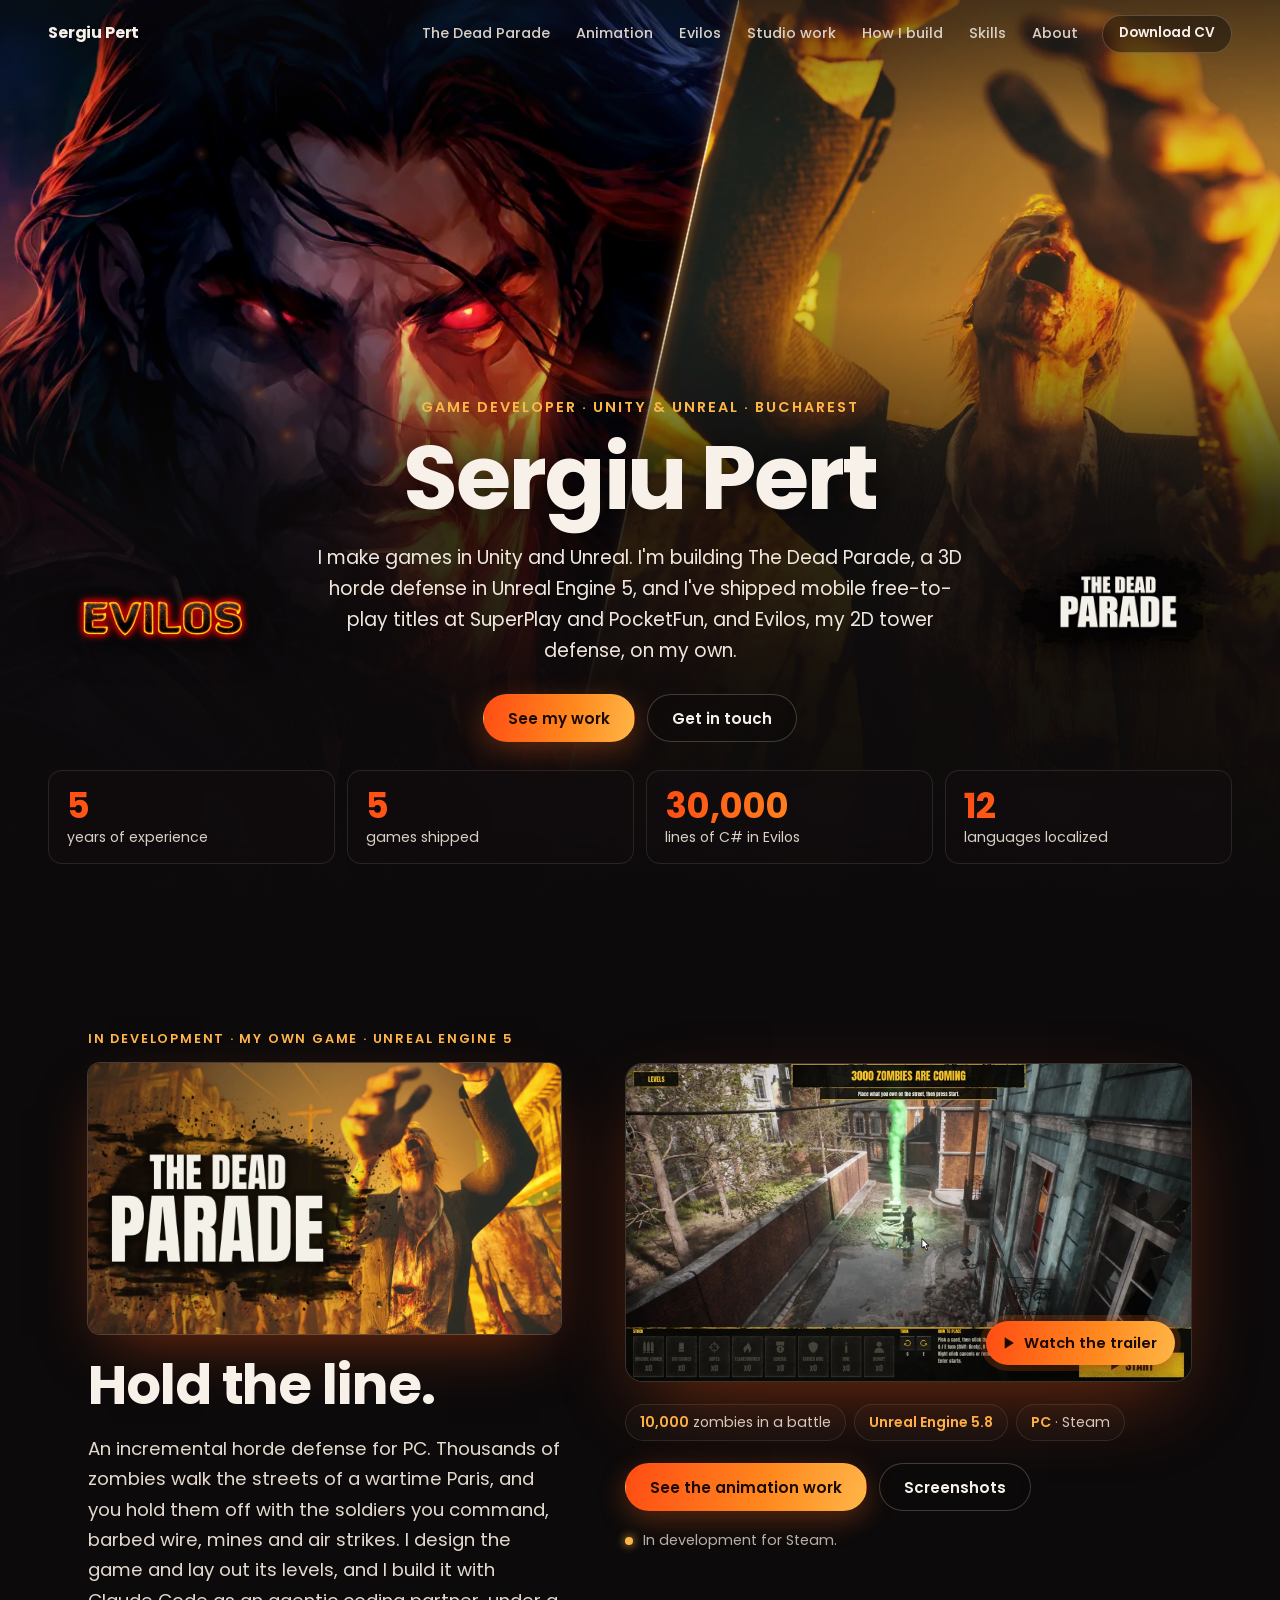
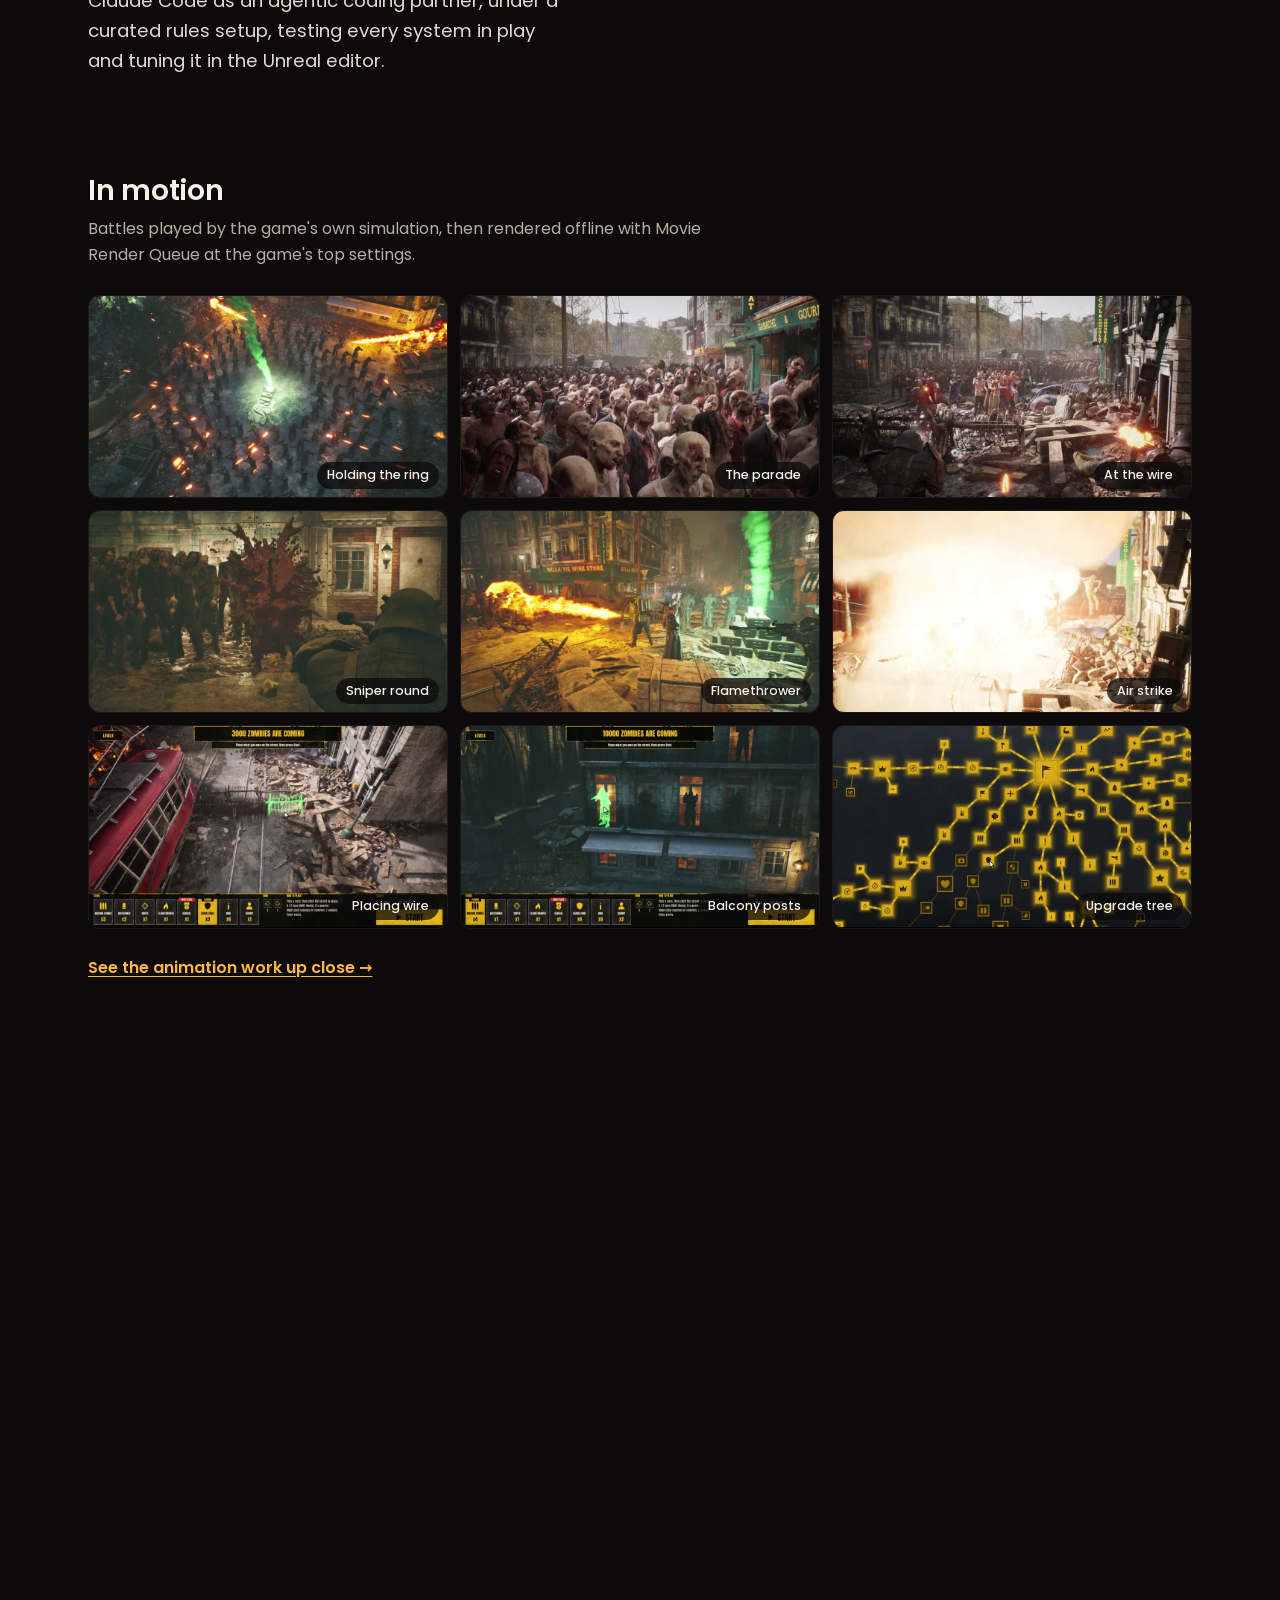
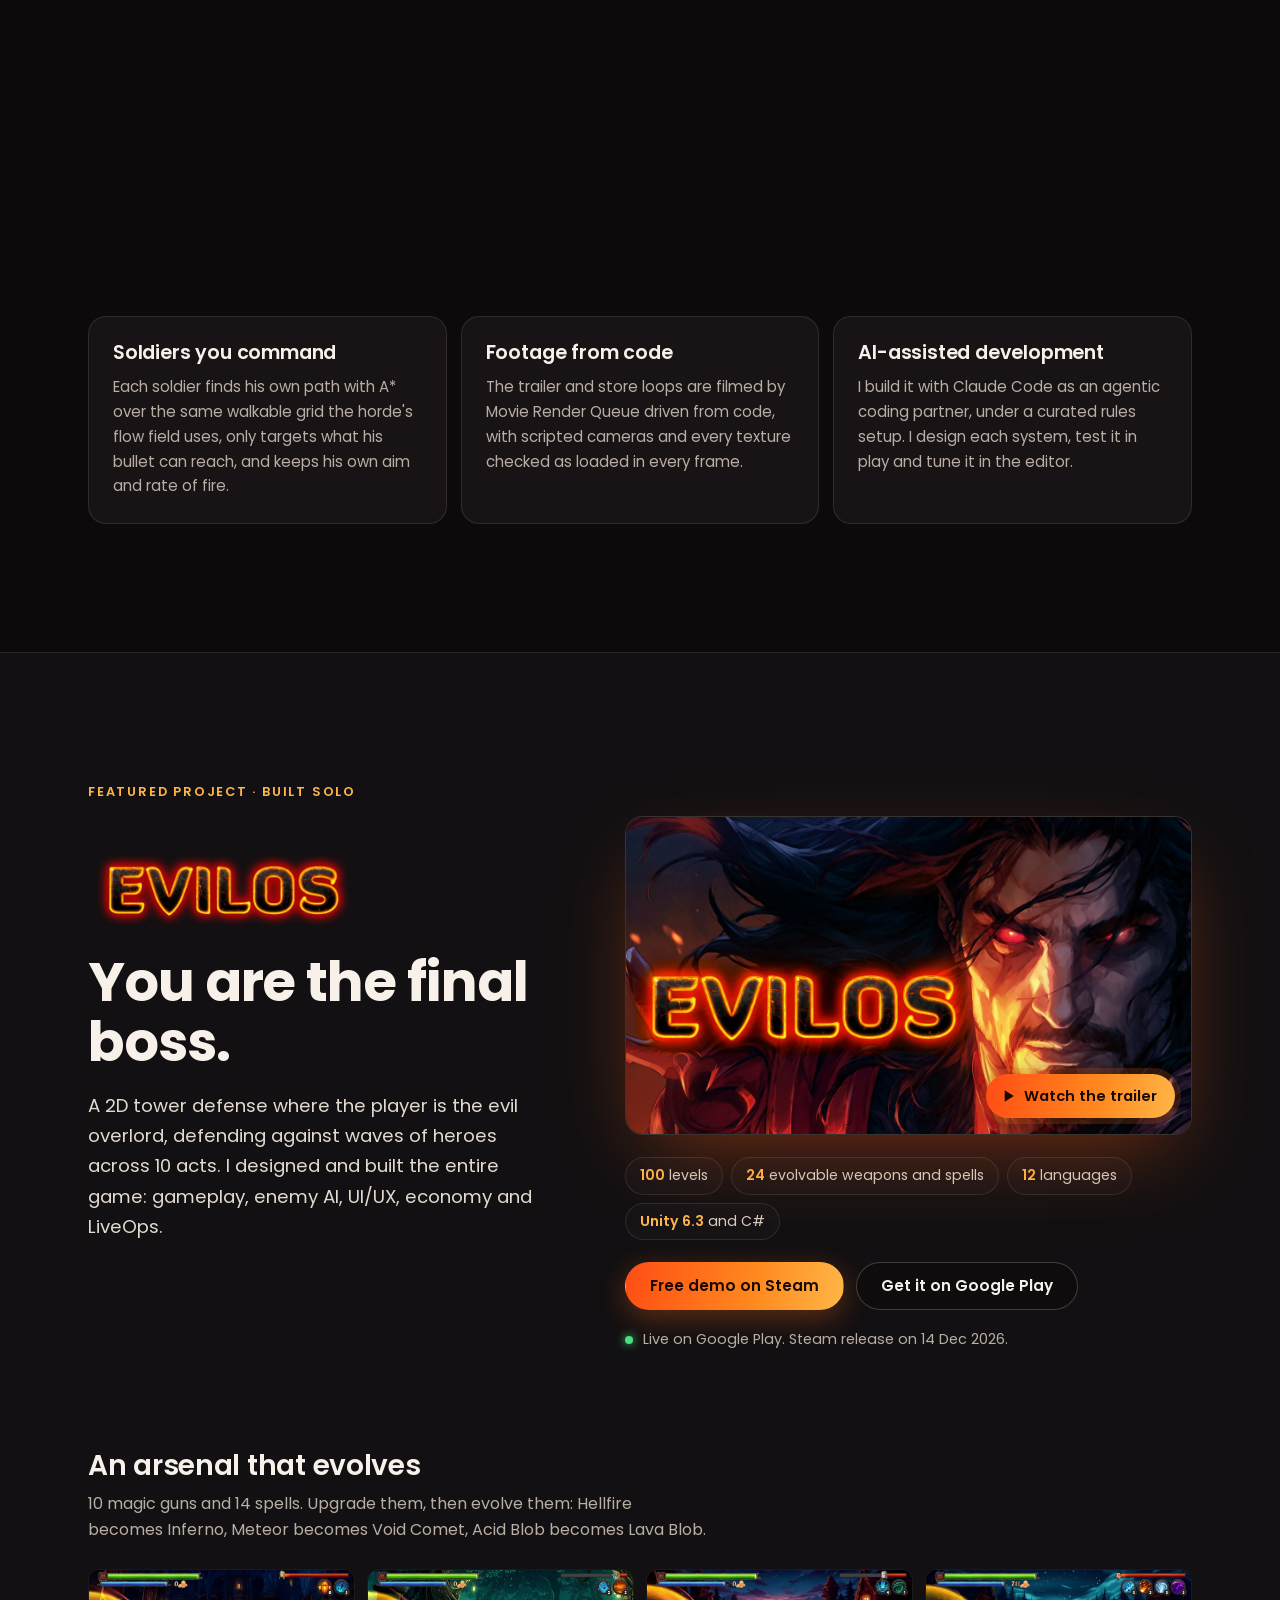
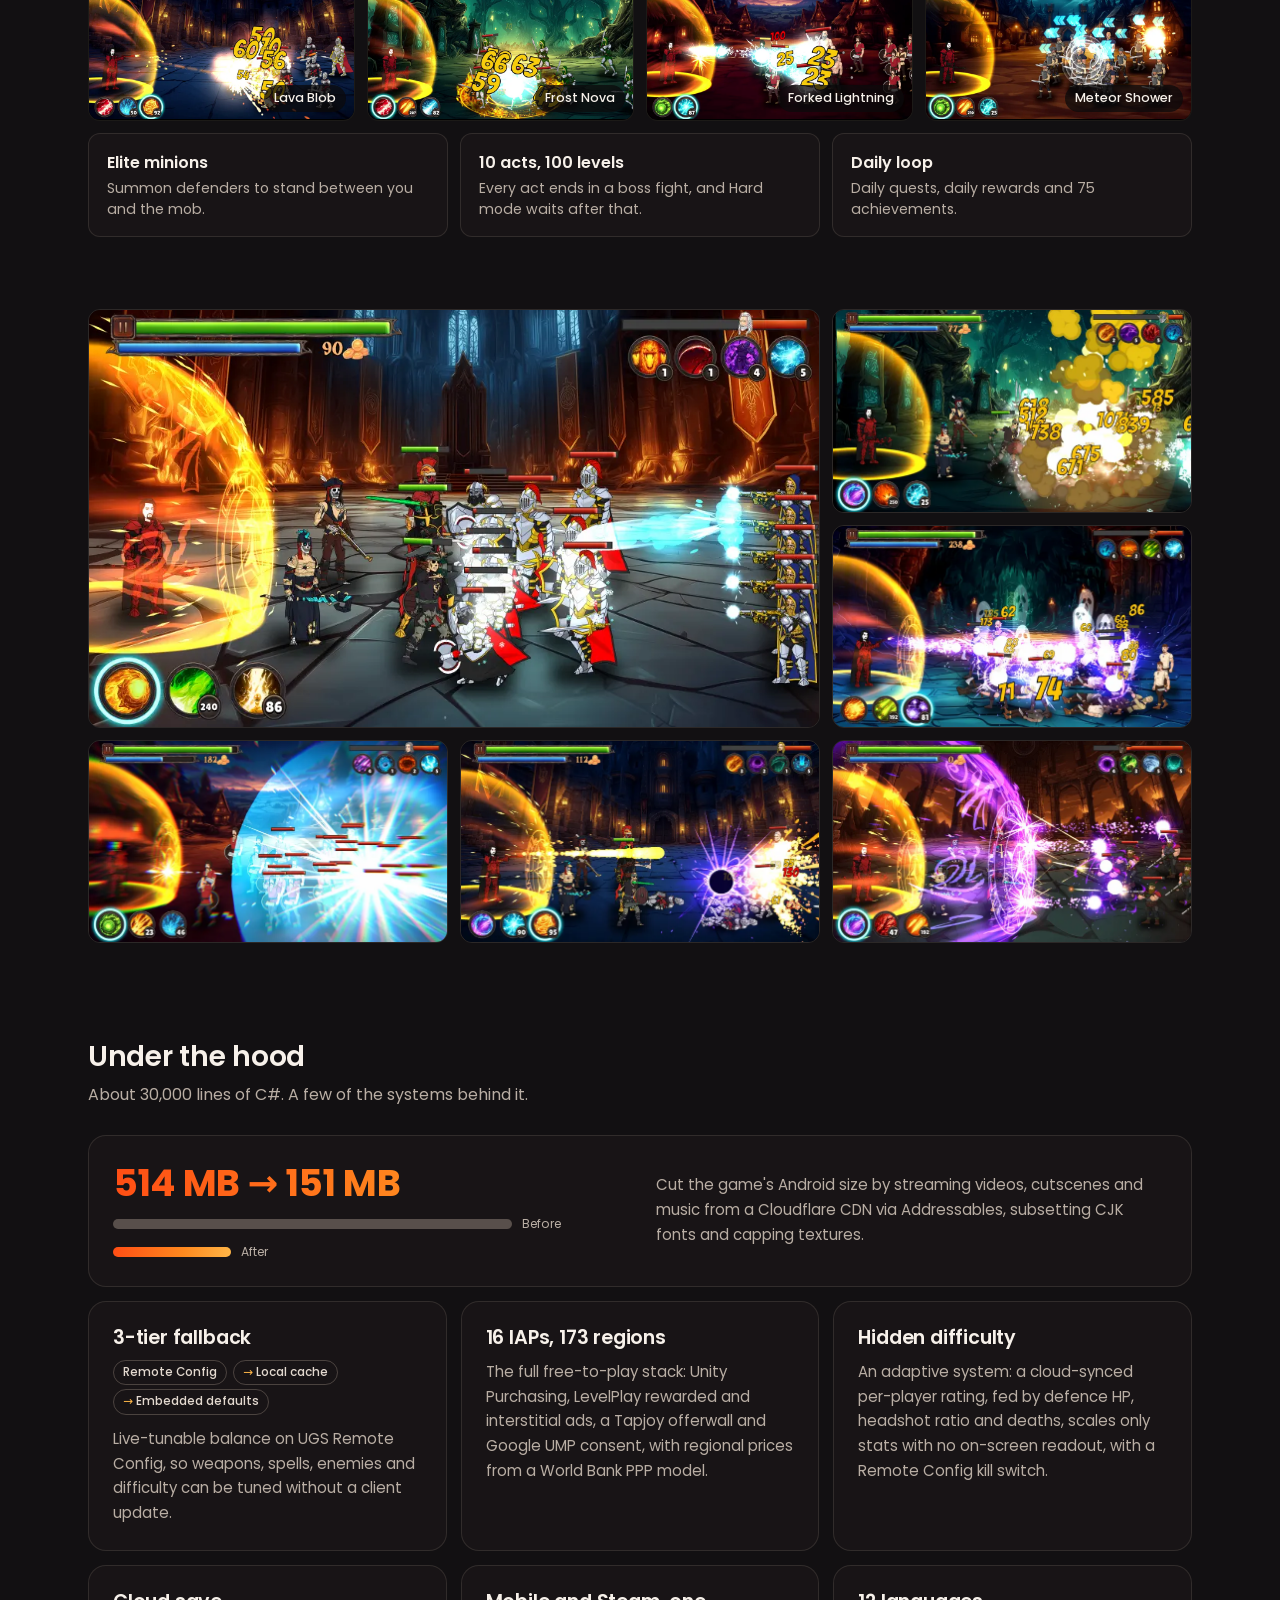
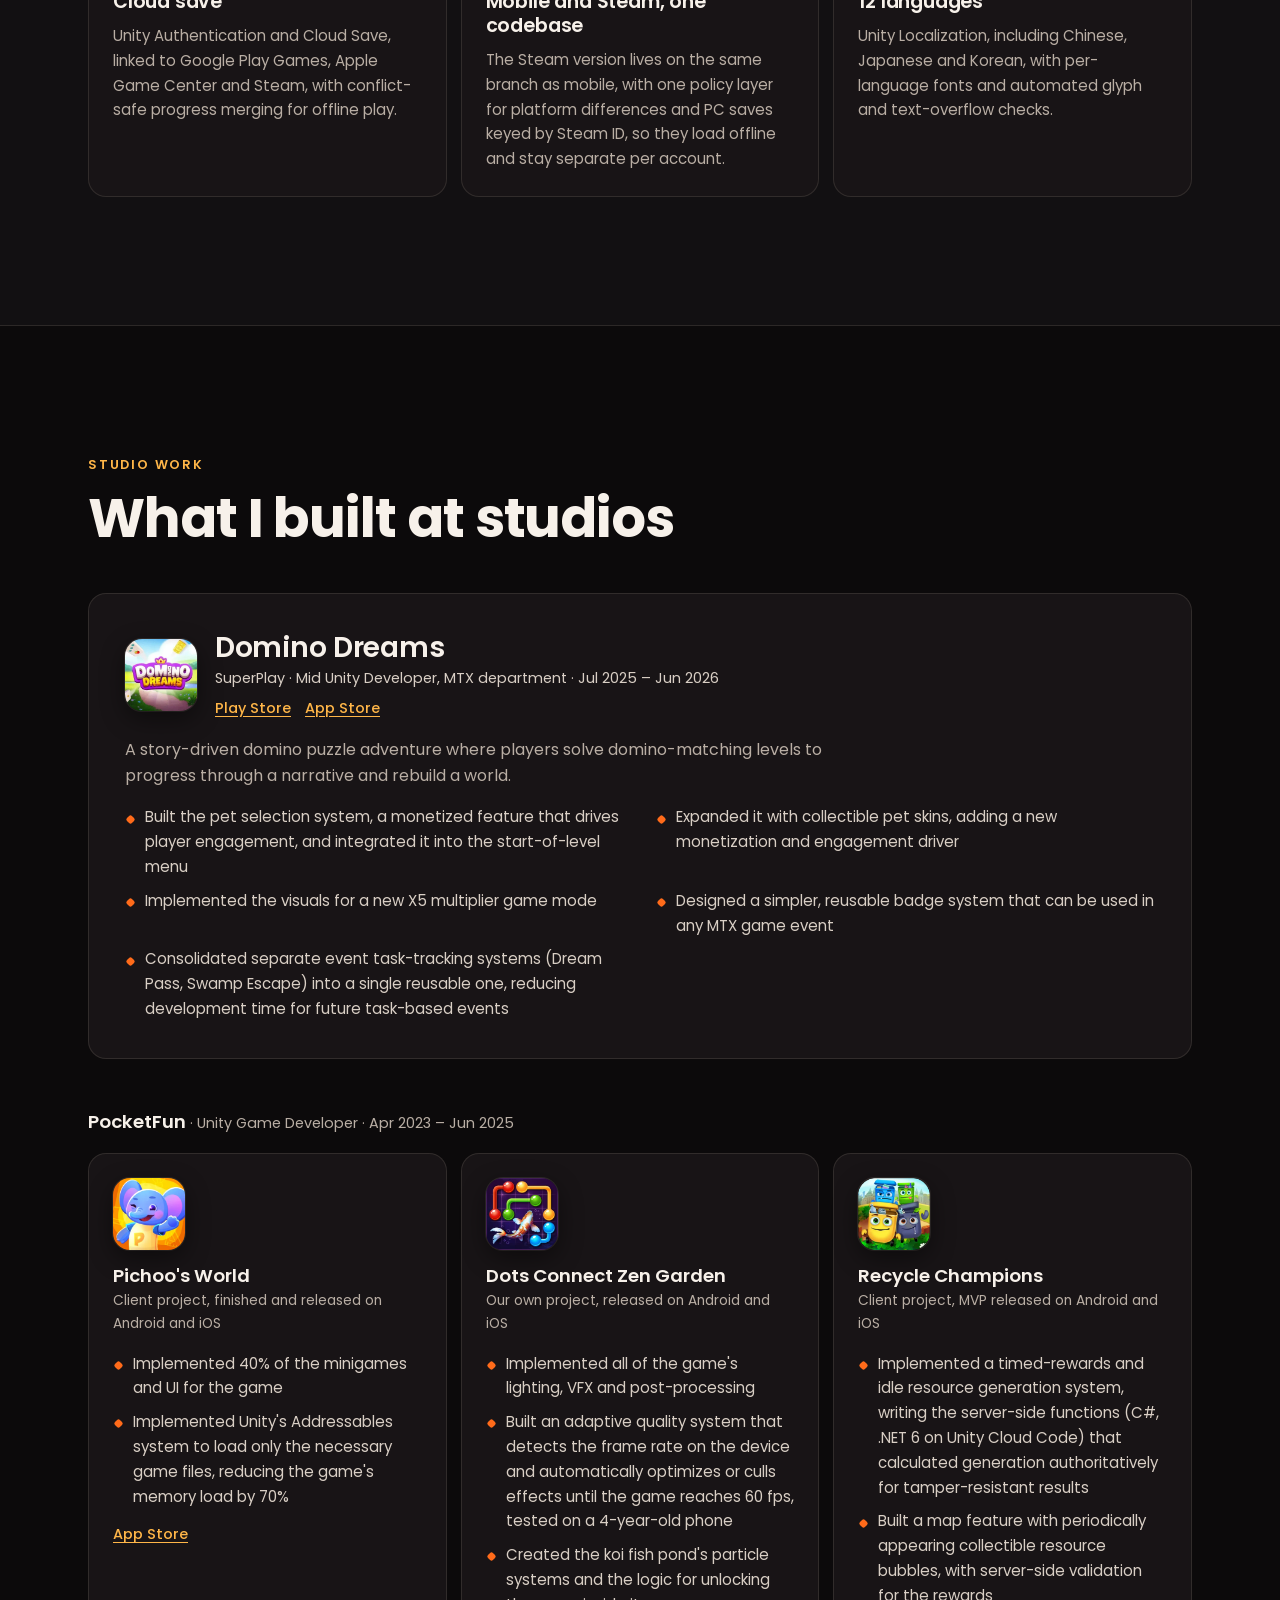
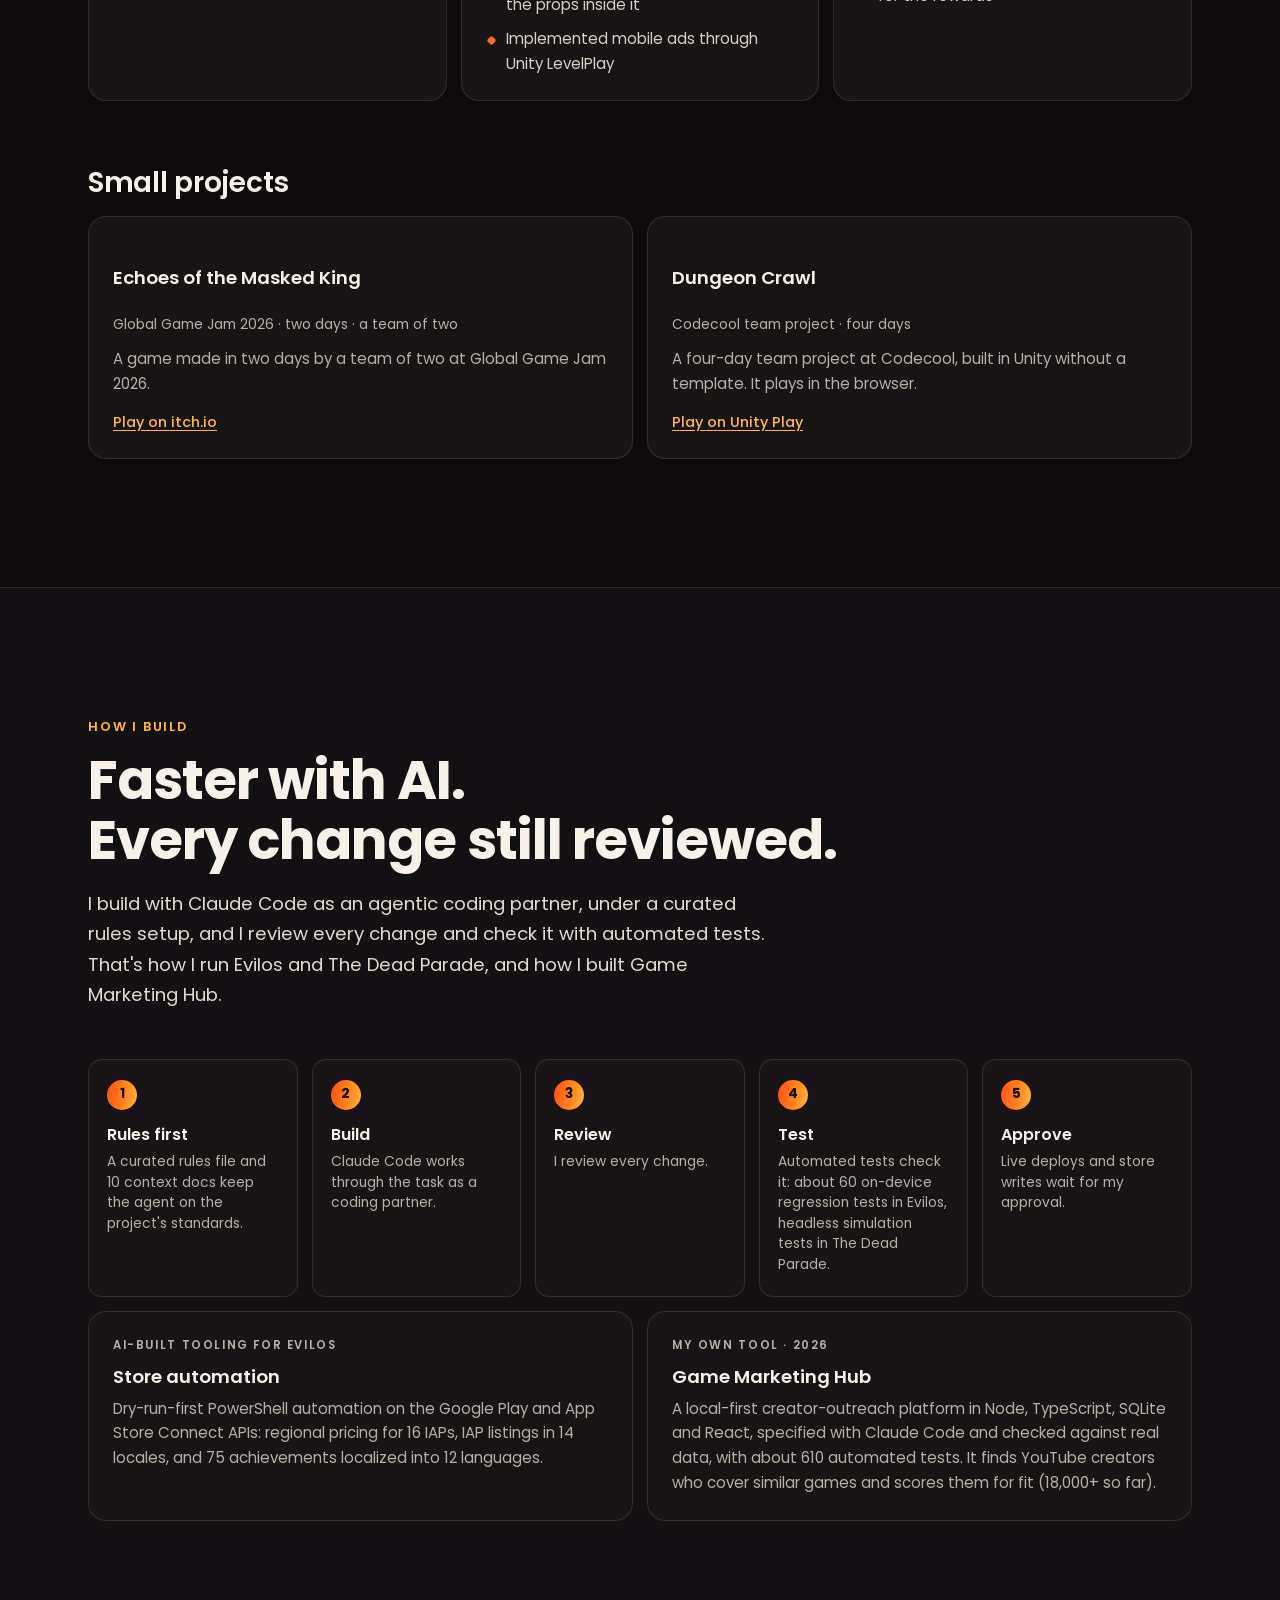
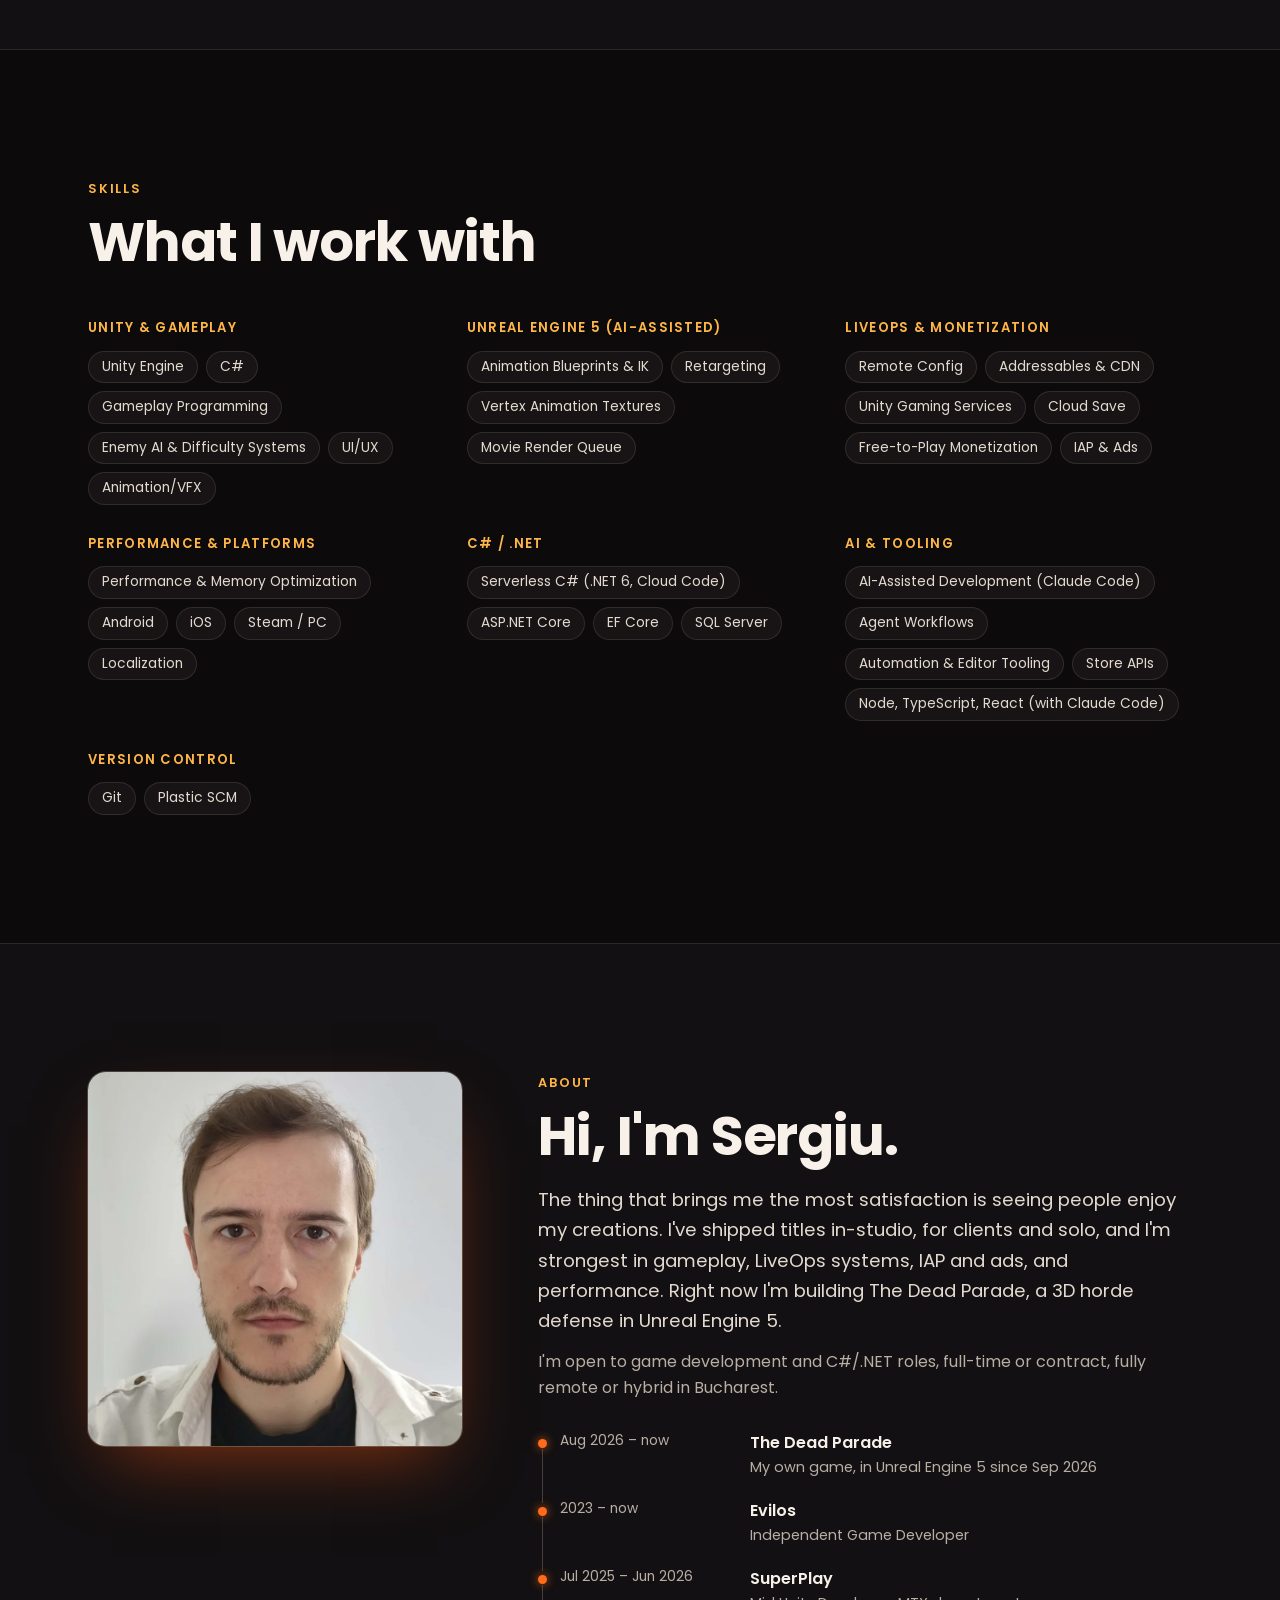
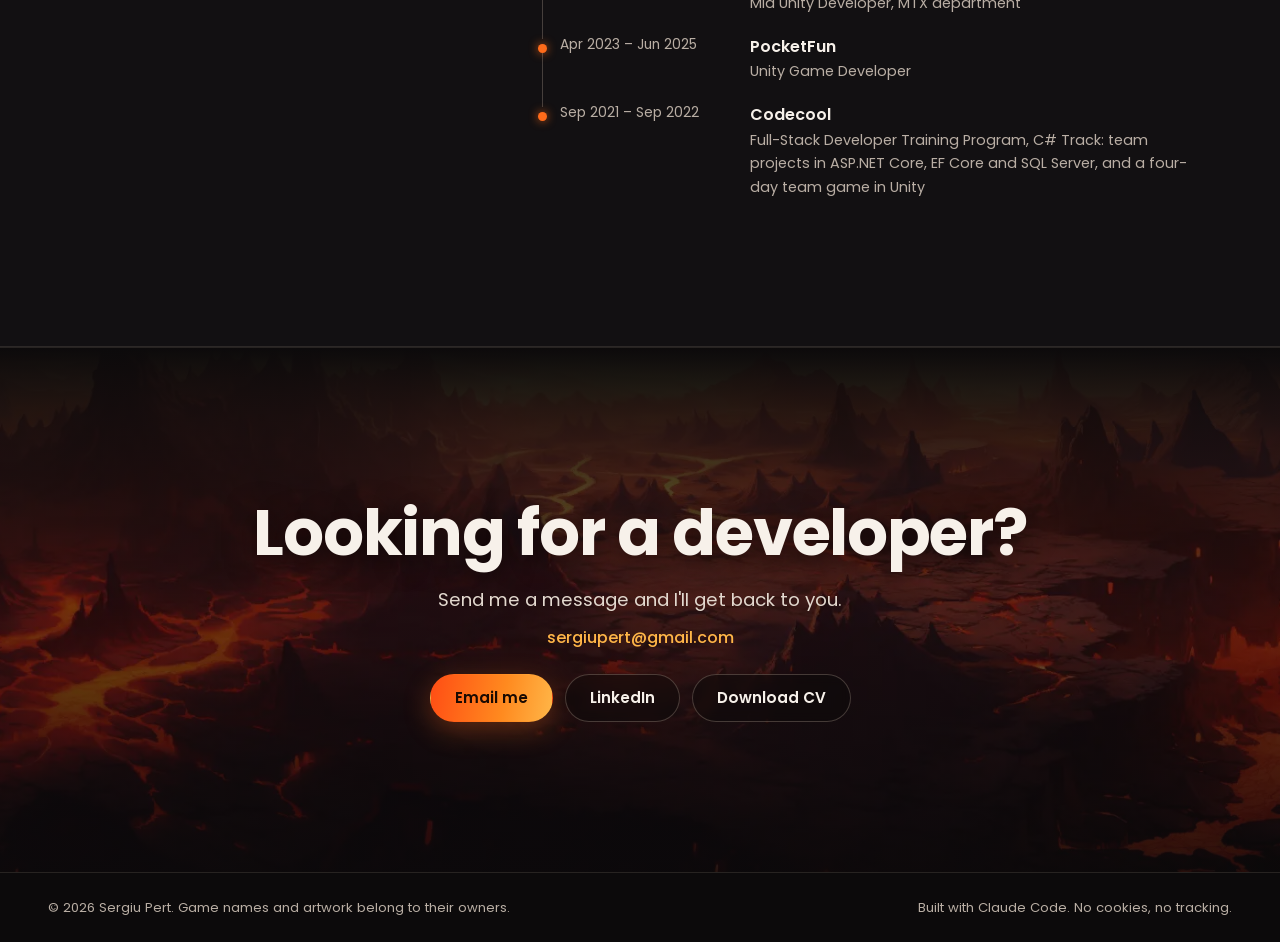
==== commit 1aea136b: "Add The Dead Parade and an Animation page The Dead Parade leads the site: its capsule, the trailer (" ====
--- a/index.html
+++ b/index.html
@@ -3,14 +3,14 @@
 <head>
   <meta charset="utf-8">
   <meta name="viewport" content="width=device-width, initial-scale=1">
-  <title>Sergiu Pert | Unity Game Developer</title>
-  <meta name="description" content="Unity game developer with 5+ years of experience. Shipped mobile free-to-play games at SuperPlay and PocketFun, and built Evilos, a 2D tower defense, on my own.">
+  <title>Sergiu Pert | Game Developer</title>
+  <meta name="description" content="Game developer with 5+ years of experience. Building The Dead Parade, a 3D horde defense in Unreal Engine 5. Shipped mobile free-to-play games at SuperPlay and PocketFun, and built Evilos, a 2D tower defense, on my own.">
   <meta name="theme-color" content="#0c0a0b">
   <link rel="canonical" href="https://sergiupert.github.io/">
   <meta property="og:type" content="website">
   <meta property="og:url" content="https://sergiupert.github.io/">
-  <meta property="og:title" content="Sergiu Pert | Unity Game Developer">
-  <meta property="og:description" content="Shipped mobile free-to-play games at SuperPlay and PocketFun, and built Evilos, a 2D tower defense, on my own.">
+  <meta property="og:title" content="Sergiu Pert | Game Developer">
+  <meta property="og:description" content="Building The Dead Parade in Unreal Engine 5. Shipped mobile free-to-play games at SuperPlay and PocketFun, and built Evilos on my own.">
   <meta property="og:image" content="https://sergiupert.github.io/assets/img/og.jpg">
   <meta property="og:image:width" content="1200">
   <meta property="og:image:height" content="630">
@@ -18,6 +18,7 @@
   <link rel="icon" href="favicon.svg" type="image/svg+xml">
   <link rel="preload" as="font" href="assets/fonts/poppins-latin-700-normal.woff2" type="font/woff2" crossorigin>
   <link rel="preload" as="image" href="assets/img/hero-wide.webp">
+  <link rel="preload" as="image" href="assets/tdp/hero-parade.webp">
   <link rel="stylesheet" href="css/site.css">
   <script>document.documentElement.classList.add('js')</script>
   <script type="application/ld+json">
@@ -25,7 +26,7 @@
     "@context": "https://schema.org",
     "@type": "Person",
     "name": "Sergiu Pert",
-    "jobTitle": "Unity Game Developer",
+    "jobTitle": "Game Developer",
     "url": "https://sergiupert.github.io/",
     "address": { "@type": "PostalAddress", "addressLocality": "Bucharest", "addressCountry": "RO" },
     "sameAs": ["https://www.linkedin.com/in/sergiu-pert-594817192/"]
@@ -39,6 +40,8 @@
   <header class="nav" id="nav">
     <a class="nav__brand" href="#top">Sergiu Pert</a>
     <nav class="nav__links" aria-label="Main">
+      <a href="#dead-parade">The Dead Parade</a>
+      <a href="animation.html">Animation</a>
       <a href="#evilos">Evilos</a>
       <a href="#work">Studio work</a>
       <a href="#build">How I build</a>
@@ -48,23 +51,27 @@
     <a class="btn btn--ghost btn--small" href="assets/Sergiu-Pert-CV.pdf" download>Download CV</a>
   </header>
 
-  <section class="hero" id="top">
-    <img class="hero__art" src="assets/img/hero-wide.webp" alt="" width="2400" height="863" fetchpriority="high">
+  <section class="hero hero--duo" id="top">
+    <div class="hero__duo" aria-hidden="true">
+      <figure class="duo duo--evilos"><img class="duo__art" src="assets/img/hero-wide.webp" alt="" width="2400" height="863" fetchpriority="high"></figure>
+      <figure class="duo duo--parade"><img class="duo__art" src="assets/tdp/hero-parade.webp" alt="" width="2400" height="1350" fetchpriority="high"></figure>
+    </div>
     <canvas class="hero__embers" id="embers" aria-hidden="true"></canvas>
     <div class="hero__shade"></div>
+    <div class="hero__logos" aria-hidden="true"><img class="hero__logo hero__logo--evilos" src="assets/img/logo-evilos.webp" alt="" width="760" height="310"><img class="hero__logo hero__logo--parade" src="assets/tdp/logo-parade.webp" alt="" width="520" height="266"></div>
     <div class="hero__inner">
       <div class="hero__col">
-        <p class="eyebrow">Unity Game Developer &middot; Bucharest</p>
-        <h1 class="hero__name">Sergiu<br>Pert</h1>
-        <p class="hero__lead">I make games in Unity and C#. I've shipped mobile free-to-play titles at SuperPlay and PocketFun, and I built Evilos, my 2D tower defense, on my own.</p>
+        <p class="eyebrow">Game Developer &middot; Unity &amp; Unreal &middot; Bucharest</p>
+        <h1 class="hero__name">Sergiu Pert</h1>
+        <p class="hero__lead">I make games in Unity and Unreal. I'm building The Dead Parade, a 3D horde defense in Unreal Engine 5, and I've shipped mobile free-to-play titles at SuperPlay and PocketFun, and Evilos, my 2D tower defense, on my own.</p>
         <div class="cta">
-          <a class="btn btn--fire" href="#evilos">See my work</a>
+          <a class="btn btn--fire" href="#dead-parade">See my work</a>
           <a class="btn btn--ghost" href="#contact">Get in touch</a>
         </div>
       </div>
     </div>
     <dl class="stats">
-      <div><dt>5+</dt><dd>years of experience</dd></div>
+      <div><dt>5</dt><dd>years of experience</dd></div>
       <div><dt>5</dt><dd>games shipped</dd></div>
       <div><dt>30,000</dt><dd>lines of C# in Evilos</dd></div>
       <div><dt>12</dt><dd>languages localized</dd></div>
@@ -73,15 +80,122 @@
 
   <main id="main">
 
+    <!-- THE DEAD PARADE -->
+    <section class="section" id="dead-parade">
+      <div class="wrap">
+        <div class="reveal">
+          <p class="label">In development &middot; my own game &middot; Unreal Engine 5</p>
+        </div>
+        <div class="feature feature--tdp reveal">
+          <div class="feature__text">
+            <img class="feature__capsule" src="assets/tdp/capsule.webp" alt="The Dead Parade" width="1232" height="706" loading="lazy">
+            <h2 class="h2">Hold the line.</h2>
+            <p class="lede">An incremental horde defense for PC. Thousands of zombies walk the streets of a wartime Paris, and you hold them off with the soldiers you command, barbed wire, mines and air strikes. I design the game and lay out its levels, and I build it with Claude Code as an agentic coding partner, under a curated rules setup, testing every system in play and tuning it in the Unreal editor.</p>
+          </div>
+          <div class="feature__media">
+            <div class="trailer trailer--video" id="tdp-trailer" data-video="assets/tdp/trailer.mp4">
+              <button type="button" class="trailer__btn" aria-label="Play The Dead Parade trailer">
+                <img src="assets/tdp/trailer.webp" alt="" width="960" height="540" loading="lazy">
+                <span class="trailer__play"><svg viewBox="0 0 24 24" width="20" height="20" aria-hidden="true"><path fill="currentColor" d="M8 5v14l11-7z"/></svg>Watch the trailer</span>
+              </button>
+            </div>
+            <ul class="facts">
+              <li><b>10,000</b> zombies in a battle</li>
+              <li><b>Unreal Engine 5.8</b></li>
+              <li><b>PC</b> &middot; Steam</li>
+            </ul>
+            <div class="cta">
+              <a class="btn btn--fire" href="animation.html">See the animation work</a>
+              <a class="btn btn--ghost" href="#tdp-shots">Screenshots</a>
+            </div>
+            <p class="status"><span class="dot dot--amber"></span>In development for Steam.</p>
+          </div>
+        </div>
+
+        <div class="arsenal">
+          <div class="reveal">
+            <h3 class="h3">In motion</h3>
+            <p class="muted">Battles played by the game's own simulation, then rendered offline with Movie Render Queue at the game's top settings.</p>
+          </div>
+          <div class="clips clips--3 reveal">
+            <figure class="clip"><video muted loop playsinline preload="none" poster="assets/tdp/loops/g05_ring_orbit.webp" data-src="assets/tdp/loops/g05_ring_orbit.mp4" width="1170" height="658" aria-label="The horde closing on a ring of soldiers around a supply drop"></video><figcaption>Holding the ring</figcaption></figure>
+            <figure class="clip"><video muted loop playsinline preload="none" poster="assets/tdp/loops/action_parade.webp" data-src="assets/tdp/loops/action_parade.mp4" width="1170" height="658" aria-label="The horde walking down a street"></video><figcaption>The parade</figcaption></figure>
+            <figure class="clip"><video muted loop playsinline preload="none" poster="assets/tdp/loops/action_wire.webp" data-src="assets/tdp/loops/action_wire.mp4" width="1170" height="658" aria-label="A soldier firing as zombies reach the barbed wire"></video><figcaption>At the wire</figcaption></figure>
+            <figure class="clip"><video muted loop playsinline preload="none" poster="assets/tdp/loops/action_sniper.webp" data-src="assets/tdp/loops/action_sniper.mp4" width="1170" height="658" aria-label="A sniper's round bursting through a line of zombies, in slow motion"></video><figcaption>Sniper round</figcaption></figure>
+            <figure class="clip"><video muted loop playsinline preload="none" poster="assets/tdp/loops/action_burn.webp" data-src="assets/tdp/loops/action_burn.mp4" width="1170" height="658" aria-label="A flamethrower burning zombies at night"></video><figcaption>Flamethrower</figcaption></figure>
+            <figure class="clip"><video muted loop playsinline preload="none" poster="assets/tdp/loops/action_airstrike.webp" data-src="assets/tdp/loops/action_airstrike.mp4" width="1170" height="658" aria-label="An air strike exploding in the street"></video><figcaption>Air strike</figcaption></figure>
+            <figure class="clip"><video muted loop playsinline preload="none" poster="assets/tdp/loops/g13_place_wire.webp" data-src="assets/tdp/loops/g13_place_wire.mp4" width="1170" height="658" aria-label="Placing barbed wire in the planning phase"></video><figcaption>Placing wire</figcaption></figure>
+            <figure class="clip"><video muted loop playsinline preload="none" poster="assets/tdp/loops/g14_place_posts.webp" data-src="assets/tdp/loops/g14_place_posts.mp4" width="1170" height="658" aria-label="Placing a soldier on a balcony post in the planning phase"></video><figcaption>Balcony posts</figcaption></figure>
+            <figure class="clip"><video muted loop playsinline preload="none" poster="assets/tdp/loops/gt_tree.webp" data-src="assets/tdp/loops/gt_tree.mp4" width="1170" height="658" aria-label="Unlocking upgrades in the tree"></video><figcaption>Upgrade tree</figcaption></figure>
+          </div>
+          <p class="more reveal"><a href="animation.html">See the animation work up close &rarr;</a></p>
+        </div>
+
+        <ul class="gallery gallery--tdp reveal" id="tdp-shots">
+          <li class="gallery__big"><a href="assets/tdp/shots/loc3_field_strike_b_00015.webp" data-full><img src="assets/tdp/shots/loc3_field_strike_b_00015.webp" alt="Soldiers silhouetted against an air strike fireball in a burning field at night" width="1920" height="1080" loading="lazy"></a></li>
+          <li><a href="assets/tdp/shots/ss3_corner_strike_b_00038.webp" data-full><img src="assets/tdp/shots/ss3_corner_strike_b_00038-sm.webp" alt="Two soldiers seen from behind as air strike blasts throw sparks down a street with a tram" width="720" height="405" loading="lazy"></a></li>
+          <li><a href="assets/tdp/shots/ss3_hotel_m3_a.webp" data-full><img src="assets/tdp/shots/ss3_hotel_m3_a-sm.webp" alt="Top-down view of a flamethrower burning a path through the horde beside a supply drop's green flare" width="720" height="405" loading="lazy"></a></li>
+          <li><a href="assets/tdp/shots/ss3_church_m1_c_00007.webp" data-full><img src="assets/tdp/shots/ss3_church_m1_c_00007-sm.webp" alt="Soldiers firing into the dark by a church, lit by green flares" width="720" height="405" loading="lazy"></a></li>
+          <li><a href="assets/tdp/shots/ss3_corner_m3_a.webp" data-full><img src="assets/tdp/shots/ss3_corner_m3_a-sm.webp" alt="Soldiers fighting beside a derailed tram while red rings mark incoming air strike bombs" width="720" height="405" loading="lazy"></a></li>
+          <li><a href="assets/tdp/shots/loc2_canal_m1_a.webp" data-full><img src="assets/tdp/shots/loc2_canal_m1_a-sm.webp" alt="The firing line along a canal quay at night, a flamethrower lighting the horde" width="720" height="405" loading="lazy"></a></li>
+          <li><a href="assets/tdp/shots/loc4_market_plan2_p2.webp" data-full><img src="assets/tdp/shots/loc4_market_plan2_p2-sm.webp" alt="Planning phase in a market lane by day, barbed wire being placed" width="720" height="405" loading="lazy"></a></li>
+          <li class="gallery__wide"><a href="assets/tdp/shots/ss3_tree_take_00474.webp" data-full><img src="assets/tdp/shots/ss3_tree_take_00474-sm.webp" alt="The upgrade tree, seen whole" width="720" height="405" loading="lazy"></a></li>
+        </ul>
+
+        <div class="under">
+          <div class="reveal">
+            <h3 class="h3">Under the hood</h3>
+            <p class="muted">A few of the systems behind it.</p>
+          </div>
+          <div class="specs">
+            <article class="spec reveal">
+              <p class="spec__key">10,000 zombies on the GPU</p>
+              <p>Animation baked into textures plays on instanced meshes, so every zombie has its own clip, phase, colour and scale without a skeleton of its own.</p>
+            </article>
+            <article class="spec reveal">
+              <p class="spec__key">Deterministic battles</p>
+              <p>A fixed-step simulation: the same orders and seed give the same battle, bit for bit, so any battle can be replayed and filmed offline.</p>
+            </article>
+            <article class="spec reveal">
+              <p class="spec__key">A flow-field horde</p>
+              <p>The horde routes by a flow field. Zombies crowd and jam, and break barbed wire or walk around it, whichever costs them less.</p>
+            </article>
+            <article class="spec reveal">
+              <p class="spec__key">Soldiers you command</p>
+              <p>Each soldier finds his own path with A* over the same walkable grid the horde's flow field uses, only targets what his bullet can reach, and keeps his own aim and rate of fire.</p>
+            </article>
+            <article class="spec reveal">
+              <p class="spec__key">Footage from code</p>
+              <p>The trailer and store loops are filmed by Movie Render Queue driven from code, with scripted cameras and every texture checked as loaded in every frame.</p>
+            </article>
+            <article class="spec reveal">
+              <p class="spec__key">AI-assisted development</p>
+              <p>I build it with Claude Code as an agentic coding partner, under a curated rules setup. I design each system, test it in play and tune it in the editor.</p>
+            </article>
+          </div>
+        </div>
+      </div>
+    </section>
+
     <!-- EVILOS -->
-    <section class="section" id="evilos">
+    <section class="section section--alt" id="evilos">
       <div class="wrap">
-        <div class="feature reveal">
+        <div class="reveal">
+          <p class="label">Featured project &middot; built solo</p>
+        </div>
+        <div class="feature feature--split reveal">
           <div class="feature__text">
-            <p class="label">Featured project &middot; built solo</p>
             <img class="feature__logo" src="assets/img/logo-evilos.webp" alt="Evilos" width="760" height="310" loading="lazy">
             <h2 class="h2">You are the final boss.</h2>
             <p class="lede">A 2D tower defense where the player is the evil overlord, defending against waves of heroes across 10 acts. I designed and built the entire game: gameplay, enemy AI, UI/UX, economy and LiveOps.</p>
+          </div>
+          <div class="feature__media">
+            <div class="trailer" id="trailer" data-yt="-QNmPf43Bdo">
+              <button type="button" class="trailer__btn" aria-label="Play the Evilos trailer">
+                <img src="assets/img/trailer-poster.webp" alt="" width="1280" height="720" loading="lazy">
+                <span class="trailer__play"><svg viewBox="0 0 24 24" width="20" height="20" aria-hidden="true"><path fill="currentColor" d="M8 5v14l11-7z"/></svg>Watch the trailer</span>
+              </button>
+            </div>
             <ul class="facts">
               <li><b>100</b> levels</li>
               <li><b>24</b> evolvable weapons and spells</li>
@@ -94,12 +208,24 @@
             </div>
             <p class="status"><span class="dot"></span>Live on Google Play. Steam release on 14 Dec 2026.</p>
           </div>
-          <div class="trailer" id="trailer" data-yt="-QNmPf43Bdo">
-            <button type="button" class="trailer__btn" aria-label="Play the Evilos trailer">
-              <img src="assets/img/trailer-poster.webp" alt="" width="1280" height="720" loading="lazy">
-              <span class="trailer__play"><svg viewBox="0 0 24 24" width="20" height="20" aria-hidden="true"><path fill="currentColor" d="M8 5v14l11-7z"/></svg>Watch the trailer</span>
-            </button>
-          </div>
+        </div>
+
+        <div class="arsenal">
+          <div class="reveal">
+            <h3 class="h3">An arsenal that evolves</h3>
+            <p class="muted">10 magic guns and 14 spells. Upgrade them, then evolve them: Hellfire becomes Inferno, Meteor becomes Void Comet, Acid Blob becomes Lava Blob.</p>
+          </div>
+          <div class="clips reveal">
+            <figure class="clip"><video muted loop playsinline preload="none" poster="assets/img/clip-lava.webp" data-src="assets/video/clip-lava.mp4" width="854" height="480" aria-label="Lava Blob spell in action"></video><figcaption>Lava Blob</figcaption></figure>
+            <figure class="clip"><video muted loop playsinline preload="none" poster="assets/img/clip-frost.webp" data-src="assets/video/clip-frost.mp4" width="854" height="480" aria-label="Frost Nova spell in action"></video><figcaption>Frost Nova</figcaption></figure>
+            <figure class="clip"><video muted loop playsinline preload="none" poster="assets/img/clip-lightning.webp" data-src="assets/video/clip-lightning.mp4" width="854" height="480" aria-label="Forked Lightning spell in action"></video><figcaption>Forked Lightning</figcaption></figure>
+            <figure class="clip"><video muted loop playsinline preload="none" poster="assets/img/clip-meteor.webp" data-src="assets/video/clip-meteor.mp4" width="854" height="480" aria-label="Meteor Shower spell in action"></video><figcaption>Meteor Shower</figcaption></figure>
+          </div>
+          <ul class="ingame reveal">
+            <li><b>Elite minions</b><span>Summon defenders to stand between you and the mob.</span></li>
+            <li><b>10 acts, 100 levels</b><span>Every act ends in a boss fight, and Hard mode waits after that.</span></li>
+            <li><b>Daily loop</b><span>Daily quests, daily rewards and 75 achievements.</span></li>
+          </ul>
         </div>
 
         <ul class="gallery reveal" id="gallery">
@@ -111,24 +237,6 @@
           <li><a href="assets/img/evilos-6.webp" data-full><img src="assets/img/evilos-6-sm.webp" alt="A purple vortex spell in a dark hall" width="720" height="405" loading="lazy"></a></li>
         </ul>
 
-        <div class="arsenal">
-          <div class="reveal">
-            <h3 class="h3">An arsenal that evolves</h3>
-            <p class="muted">10 magic guns and 14 spells. Upgrade them, then evolve them: Hellfire becomes Inferno, Meteor becomes Void Comet, Acid Blob becomes Lava Blob.</p>
-          </div>
-          <div class="clips reveal">
-            <figure class="clip"><video muted loop playsinline preload="none" poster="assets/img/clip-lava.webp" data-src="assets/video/clip-lava.mp4" width="854" height="480" aria-label="Lava Blob spell in action"></video><figcaption>Lava Blob</figcaption></figure>
-            <figure class="clip"><video muted loop playsinline preload="none" poster="assets/img/clip-frost.webp" data-src="assets/video/clip-frost.mp4" width="854" height="480" aria-label="Frost Nova spell in action"></video><figcaption>Frost Nova</figcaption></figure>
-            <figure class="clip"><video muted loop playsinline preload="none" poster="assets/img/clip-lightning.webp" data-src="assets/video/clip-lightning.mp4" width="854" height="480" aria-label="Forked Lightning spell in action"></video><figcaption>Forked Lightning</figcaption></figure>
-            <figure class="clip"><video muted loop playsinline preload="none" poster="assets/img/clip-meteor.webp" data-src="assets/video/clip-meteor.mp4" width="854" height="480" aria-label="Meteor Shower spell in action"></video><figcaption>Meteor Shower</figcaption></figure>
-          </div>
-          <ul class="ingame reveal">
-            <li><b>Elite minions</b><span>Summon defenders to stand between you and the mob.</span></li>
-            <li><b>10 acts, 100 levels</b><span>Every act ends in a boss fight, and Hard mode waits after that.</span></li>
-            <li><b>Daily loop</b><span>Daily quests, daily rewards and 75 achievements.</span></li>
-          </ul>
-        </div>
-
         <div class="under">
           <div class="reveal">
             <h3 class="h3">Under the hood</h3>
@@ -176,7 +284,7 @@
     </section>
 
     <!-- STUDIO WORK -->
-    <section class="section section--alt" id="work">
+    <section class="section" id="work">
       <div class="wrap">
         <div class="reveal">
           <p class="label">Studio work</p>
@@ -235,22 +343,40 @@
             </ul>
           </article>
         </div>
+
+        <div class="small reveal">
+          <h3 class="h3">Small projects</h3>
+          <div class="cards cards--two">
+            <article class="card">
+              <h4 class="h4">Echoes of the Masked King</h4>
+              <p class="card__sub">Global Game Jam 2026 &middot; two days &middot; a team of two</p>
+              <p class="muted small__text">A game made in two days by a team of two at Global Game Jam 2026.</p>
+              <p class="links"><a href="https://mololo.itch.io/echoes-of-the-masked-king" target="_blank" rel="noopener">Play on itch.io</a></p>
+            </article>
+            <article class="card">
+              <h4 class="h4">Dungeon Crawl</h4>
+              <p class="card__sub">Codecool team project &middot; four days</p>
+              <p class="muted small__text">A four-day team project at Codecool, built in Unity without a template. It plays in the browser.</p>
+              <p class="links"><a href="https://play.unity.com/en/games/0bee30e7-7561-4ae2-bbf3-65bf0fe76c1b/dungeon-crawl-v02" target="_blank" rel="noopener">Play on Unity Play</a></p>
+            </article>
+          </div>
+        </div>
       </div>
     </section>
 
     <!-- HOW I BUILD -->
-    <section class="section" id="build">
+    <section class="section section--alt" id="build">
       <div class="wrap">
         <div class="reveal">
           <p class="label">How I build</p>
           <h2 class="h2">Faster with AI.<br>Every change still reviewed.</h2>
-          <p class="lede">I build with Claude Code as an agentic coding partner, under a curated rules setup, and I review every change and check it with on-device tests. That's how I run Evilos and how I built Game Marketing Hub.</p>
+          <p class="lede">I build with Claude Code as an agentic coding partner, under a curated rules setup, and I review every change and check it with automated tests. That's how I run Evilos and The Dead Parade, and how I built Game Marketing Hub.</p>
         </div>
         <ol class="flow reveal">
           <li><b>Rules first</b><span>A curated rules file and 10 context docs keep the agent on the project's standards.</span></li>
           <li><b>Build</b><span>Claude Code works through the task as a coding partner.</span></li>
           <li><b>Review</b><span>I review every change.</span></li>
-          <li><b>Test</b><span>About 60 on-device regression tests check it, with real taps and save snapshots.</span></li>
+          <li><b>Test</b><span>Automated tests check it: about 60 on-device regression tests in Evilos, headless simulation tests in The Dead Parade.</span></li>
           <li><b>Approve</b><span>Live deploys and store writes wait for my approval.</span></li>
         </ol>
         <div class="split">
@@ -269,7 +395,7 @@
     </section>
 
     <!-- SKILLS -->
-    <section class="section section--alt" id="skills">
+    <section class="section" id="skills">
       <div class="wrap">
         <div class="reveal">
           <p class="label">Skills</p>
@@ -277,6 +403,7 @@
         </div>
         <div class="skills reveal">
           <div><h3>Unity &amp; gameplay</h3><ul><li>Unity Engine</li><li>C#</li><li>Gameplay Programming</li><li>Enemy AI &amp; Difficulty Systems</li><li>UI/UX</li><li>Animation/VFX</li></ul></div>
+          <div><h3>Unreal Engine 5 (AI-assisted)</h3><ul><li>Animation Blueprints &amp; IK</li><li>Retargeting</li><li>Vertex Animation Textures</li><li>Movie Render Queue</li></ul></div>
           <div><h3>LiveOps &amp; monetization</h3><ul><li>Remote Config</li><li>Addressables &amp; CDN</li><li>Unity Gaming Services</li><li>Cloud Save</li><li>Free-to-Play Monetization</li><li>IAP &amp; Ads</li></ul></div>
           <div><h3>Performance &amp; platforms</h3><ul><li>Performance &amp; Memory Optimization</li><li>Android</li><li>iOS</li><li>Steam / PC</li><li>Localization</li></ul></div>
           <div><h3>C# / .NET</h3><ul><li>Serverless C# (.NET 6, Cloud Code)</li><li>ASP.NET Core</li><li>EF Core</li><li>SQL Server</li></ul></div>
@@ -287,7 +414,7 @@
     </section>
 
     <!-- ABOUT -->
-    <section class="section" id="about">
+    <section class="section section--alt" id="about">
       <div class="wrap about">
         <div class="about__photo reveal">
           <img src="assets/img/portrait.webp" alt="Sergiu Pert" width="900" height="900" loading="lazy">
@@ -295,9 +422,10 @@
         <div class="reveal">
           <p class="label">About</p>
           <h2 class="h2">Hi, I'm Sergiu.</h2>
-          <p class="lede">The thing that brings me the most satisfaction is seeing people enjoy my creations. I've shipped titles in-studio, for clients and solo, and I'm strongest in gameplay, LiveOps systems, IAP and ads, and performance.</p>
-          <p class="muted">I'm open to Unity and C#/.NET roles, full-time or contract, fully remote or hybrid in Bucharest.</p>
+          <p class="lede">The thing that brings me the most satisfaction is seeing people enjoy my creations. I've shipped titles in-studio, for clients and solo, and I'm strongest in gameplay, LiveOps systems, IAP and ads, and performance. Right now I'm building The Dead Parade, a 3D horde defense in Unreal Engine 5.</p>
+          <p class="muted">I'm open to game development and C#/.NET roles, full-time or contract, fully remote or hybrid in Bucharest.</p>
           <ol class="path">
+            <li><time>Aug 2026 &ndash; now</time><div><b>The Dead Parade</b><span>My own game, in Unreal Engine 5 since Sep 2026</span></div></li>
             <li><time>2023 &ndash; now</time><div><b>Evilos</b><span>Independent Game Developer</span></div></li>
             <li><time>Jul 2025 &ndash; Jun 2026</time><div><b>SuperPlay</b><span>Mid Unity Developer, MTX department</span></div></li>
             <li><time>Apr 2023 &ndash; Jun 2025</time><div><b>PocketFun</b><span>Unity Game Developer</span></div></li>
@@ -311,7 +439,7 @@
     <section class="contact" id="contact">
       <img class="contact__art" src="assets/img/campaign.webp" alt="" width="2000" height="571" loading="lazy">
       <div class="wrap contact__inner reveal">
-        <h2 class="contact__title">Looking for a Unity developer?</h2>
+        <h2 class="contact__title">Looking for a developer?</h2>
         <p class="lede">Send me a message and I'll get back to you.</p>
         <p class="contact__mail" data-email-text></p>
         <div class="cta cta--center">
--- a/css/site.css
+++ b/css/site.css
@@ -268,3 +268,121 @@
   *, *::before, *::after { transition-duration: 0.01ms !important; animation-duration: 0.01ms !important; }
   .js .reveal { opacity: 1; transform: none; }
 }
+
+/* The Dead Parade (added 2026-11-12, local preview) */
+.dot--amber { background: var(--gold); box-shadow: 0 0 10px var(--gold); }
+.trailer--video video { position: absolute; inset: 0; width: 100%; height: 100%; object-fit: contain; background: #000; }
+.gallery--tdp { grid-template-columns: repeat(4, 1fr); }
+.gallery__wide { grid-column: span 2; }
+.clips--3 { grid-template-columns: repeat(3, 1fr); }
+.more { margin-top: 26px; }
+.more a { color: var(--gold); font-weight: 600; text-underline-offset: 3px; }
+.nav__links a[aria-current="page"] { color: var(--gold); }
+@media (max-width: 1180px) { .nav__links { gap: 18px; } .nav__links a { font-size: 0.84rem; } }
+.nav__links a { white-space: nowrap; }
+@media (max-width: 980px) { .nav__links { display: none; } .nav .btn { margin-left: auto; } }
+@media (max-width: 980px) { .gallery--tdp { grid-template-columns: repeat(2, 1fr); } .clips--3 { grid-template-columns: repeat(2, 1fr); } }
+
+/* Animation page */
+.page-hero { position: relative; overflow: hidden; padding: calc(var(--nav-h) + clamp(48px, 8vw, 96px)) 0 clamp(40px, 6vw, 72px); isolation: isolate; border-bottom: 1px solid var(--line); }
+.page-hero__art { position: absolute; inset: 0; z-index: -2; width: 100%; height: 100%; object-fit: cover; object-position: 50% 40%; }
+.page-hero::after { content: ""; position: absolute; inset: 0; z-index: -1; background: linear-gradient(to right, rgba(12, 10, 11, 0.94) 0%, rgba(12, 10, 11, 0.8) 48%, rgba(12, 10, 11, 0.45) 100%), linear-gradient(to bottom, rgba(12, 10, 11, 0) 60%, var(--bg) 100%); }
+.page-hero h1 { max-width: 18ch; }
+.loops { display: grid; grid-template-columns: repeat(3, minmax(0, 1fr)); gap: 16px; margin-top: 28px; }
+.loop { overflow: hidden; border: 1px solid var(--line); border-radius: 14px; background: var(--card); }
+.loop video { width: 100%; aspect-ratio: 16 / 9; object-fit: cover; background: #000; }
+.loop figcaption { position: static; padding: 14px 16px 16px; border-radius: 0; background: none; font-size: inherit; font-weight: 400; }
+.loop b, .study b { display: block; font-weight: 600; }
+.loop span { display: block; margin-top: 2px; color: var(--muted); font-size: 0.88rem; line-height: 1.5; }
+.studies { display: grid; grid-template-columns: repeat(2, minmax(0, 1fr)); gap: 18px; margin-top: 28px; }
+.study { display: flex; flex-direction: column; overflow: hidden; border: 1px solid var(--line); border-radius: var(--radius); background: var(--card); }
+.study video { width: 100%; aspect-ratio: 16 / 9; background: #000; }
+.study__text { display: flex; flex-direction: column; gap: 8px; flex: 1; padding: 18px 20px 20px; }
+.study__text p { color: var(--muted); font-size: 0.92rem; }
+.study__text .toggle { align-self: flex-start; margin-top: auto; }
+.toggle { min-height: 38px; padding: 0 16px; border: 1px solid var(--line-strong); border-radius: 999px; background: rgba(255, 255, 255, 0.03); color: var(--ink); font: inherit; font-size: 0.85rem; font-weight: 600; cursor: pointer; transition: border-color 0.15s ease, background-color 0.15s ease; }
+.toggle:hover { border-color: var(--gold); }
+.toggle[aria-pressed="true"] { border-color: var(--ember); background: rgba(255, 107, 26, 0.14); color: var(--gold); }
+.note { max-width: 72ch; margin-top: 26px; padding: 16px 20px; border-left: 3px solid var(--ember); border-radius: 0 12px 12px 0; background: var(--card); }
+@media (max-width: 980px) { .loops { grid-template-columns: repeat(2, minmax(0, 1fr)); } }
+@media (max-width: 640px) { .loops, .studies, .clips--3 { grid-template-columns: minmax(0, 1fr); } .gallery--tdp { gap: 8px; } }
+.feature__capsule { width: min(440px, 100%); margin-bottom: 22px; border-radius: 12px; box-shadow: 0 0 0 1px var(--line-strong), 0 22px 60px -22px rgba(255, 90, 20, 0.5); }
+
+/* Hero with both games, split like the Game Marketing Hub's banner (his note, 2026-11-12), logos larger */
+.hero--duo { --slant: 22vh; min-height: max(100svh, 760px); }
+.hero__duo { position: absolute; inset: 0; z-index: -3; }
+.duo { position: absolute; top: 0; bottom: 0; width: calc(50% + var(--slant) / 2); margin: 0; overflow: hidden; }
+.duo--evilos { left: 0; }
+.duo--parade { right: 0; clip-path: polygon(var(--slant) 0, 100% 0, 100% 100%, 0 100%); }
+.duo__art { width: 100%; height: 100%; max-width: none; object-fit: cover; transform: scaleX(-1); }
+.duo--evilos .duo__art { object-position: 45.5% 26%; filter: saturate(1.1) contrast(1.05); }
+.duo--parade .duo__art { object-position: 100% 38%; filter: saturate(1.05) contrast(1.05) brightness(0.86); }
+.duo__logo { position: absolute; left: 50%; top: calc(var(--nav-h) + 6vh); width: clamp(220px, 22vw, 440px); height: auto; transform: translateX(-50%); filter: drop-shadow(0 6px 18px #000); }
+.duo--evilos .duo__logo { margin-left: calc(var(--slant) / -4); }
+.duo--parade .duo__logo { width: clamp(200px, 19vw, 380px); margin-left: calc(var(--slant) / 4); }
+.hero__duo::after { content: ""; position: absolute; top: 0; bottom: 0; left: calc(50% - var(--slant) / 2); width: var(--slant); background: linear-gradient(to bottom right, transparent calc(50% - 1.5px), #fff1c9 50%, transparent calc(50% + 1.5px)); filter: drop-shadow(0 0 3px #ffb347) drop-shadow(0 0 8px #ff5a14); }
+.hero--duo .hero__shade { background: linear-gradient(to bottom, rgba(12, 10, 11, 0.5) 0%, rgba(12, 10, 11, 0) 16%, rgba(12, 10, 11, 0) 34%, rgba(12, 10, 11, 0.8) 56%, rgba(12, 10, 11, 0.95) 76%, var(--bg) 100%); }
+.hero--duo .hero__inner { justify-content: center; text-align: center; }
+.hero--duo .hero__col { align-items: center; width: min(820px, 100%); }
+.hero--duo .hero__name { font-size: clamp(3rem, min(7vw, 11vh), 5.6rem); }
+.hero--duo .hero__lead { max-width: 60ch; }
+.hero--duo .cta { justify-content: center; }
+@media (max-width: 860px) {
+  .hero--duo { --slant: 12svh; min-height: 100svh; }
+  .hero__duo { bottom: auto; height: 56svh; }
+  .duo__logo { top: calc(var(--nav-h) + 2svh); width: 38vw; }
+  .duo--parade .duo__logo { width: 32vw; }
+  .duo--parade .duo__art { object-position: 64% 30%; }
+  .hero--duo .hero__shade { background: linear-gradient(to bottom, rgba(12, 10, 11, 0.5) 0%, rgba(12, 10, 11, 0) 14%, rgba(12, 10, 11, 0.15) 26svh, rgba(12, 10, 11, 0.88) 42svh, var(--bg) 56svh); }
+}
+
+/* The Dead Parade's intro: capsule and trailer side by side, tops aligned */
+.feature--tdp { align-items: start; margin-top: 4px; }
+.feature--tdp .feature__capsule { width: 100%; max-width: 520px; }
+.feature__media .facts { margin-top: 22px; }
+.feature__media .cta { margin-top: 22px; }
+
+/* Uniform 16:9 rows: the wide tile takes the row height of its neighbours instead of setting it */
+.gallery--tdp li { aspect-ratio: 16 / 9; }
+.gallery--tdp .gallery__big { aspect-ratio: auto; }
+.gallery--tdp .gallery__wide { position: relative; aspect-ratio: auto; }
+.gallery--tdp .gallery__wide a { position: absolute; inset: 0; }
+@media (max-width: 980px) { .gallery--tdp .gallery__wide { aspect-ratio: 16 / 9; } }
+
+/* Fourth pass */
+.feature--split { align-items: start; margin-top: 4px; }
+/* Hero logos in the outer lower corners, clear of both faces (his note) */
+.duo__logo { top: auto; bottom: 30%; left: auto; right: auto; margin: 0; transform: none; }
+.duo--evilos .duo__logo { left: 4vw; width: clamp(180px, 16vw, 340px); margin: 0; }
+.duo--parade .duo__logo { right: 4vw; width: clamp(160px, 14vw, 300px); margin: 0; }
+@media (max-width: 1199px) {
+  .duo__logo { bottom: auto; top: calc(var(--nav-h) + 3vh); }
+  .duo--evilos .duo__logo { left: 3vw; width: 17vw; }
+  .duo--parade .duo__logo { right: 3vw; width: 15vw; }
+}
+@media (max-width: 860px) {
+  .duo__logo { top: 31svh; }
+  .duo--evilos .duo__logo { left: 4vw; width: 30vw; }
+  .duo--parade .duo__logo { right: 4vw; width: 26vw; }
+}
+.small { margin-top: clamp(40px, 5vw, 64px); }
+.cards--two { grid-template-columns: repeat(2, minmax(0, 1fr)); }
+.small__text { margin-top: 10px; font-size: 0.94rem; }
+@media (max-width: 640px) { .cards--two { grid-template-columns: minmax(0, 1fr); } }
+
+/* Hero logos above the shade so they stay bright (they sat under it in the duo layer) */
+.hero__logos { position: absolute; inset: 0; pointer-events: none; }
+.hero__logo { position: absolute; bottom: 30%; height: auto; filter: drop-shadow(0 6px 18px #000); }
+.hero__logo--evilos { left: 4vw; width: clamp(180px, 16vw, 340px); }
+.hero__logo--parade { right: 4vw; width: clamp(160px, 14vw, 300px); }
+@media (max-width: 1199px) { .hero__logo { bottom: auto; top: calc(var(--nav-h) + 3vh); } .hero__logo--evilos { left: 3vw; width: 17vw; } .hero__logo--parade { right: 3vw; width: 15vw; } }
+@media (max-width: 860px) { .hero__logo { top: 31svh; } .hero__logo--evilos { left: 4vw; width: 30vw; } .hero__logo--parade { right: 4vw; width: 26vw; } }
+
+/* Hero logos about twice the size, capped by the room beside the centred text (2026-11-12 evening) */
+.hero--duo .hero__col { width: min(660px, 100%); }
+.hero--duo .hero__lead { max-width: 54ch; }
+.hero__logo { bottom: 27%; }
+.hero__logo--evilos { width: min(32vw, calc((100vw - 660px) / 2 - 7vw), 680px); }
+.hero__logo--parade { width: min(28vw, calc((100vw - 660px) / 2 - 7vw), 600px); }
+@media (max-width: 1199px) { .hero__logo--evilos { width: 24vw; } .hero__logo--parade { width: 21vw; } }
+@media (max-width: 860px) { .hero__logo--evilos { width: 40vw; } .hero__logo--parade { width: 36vw; } }
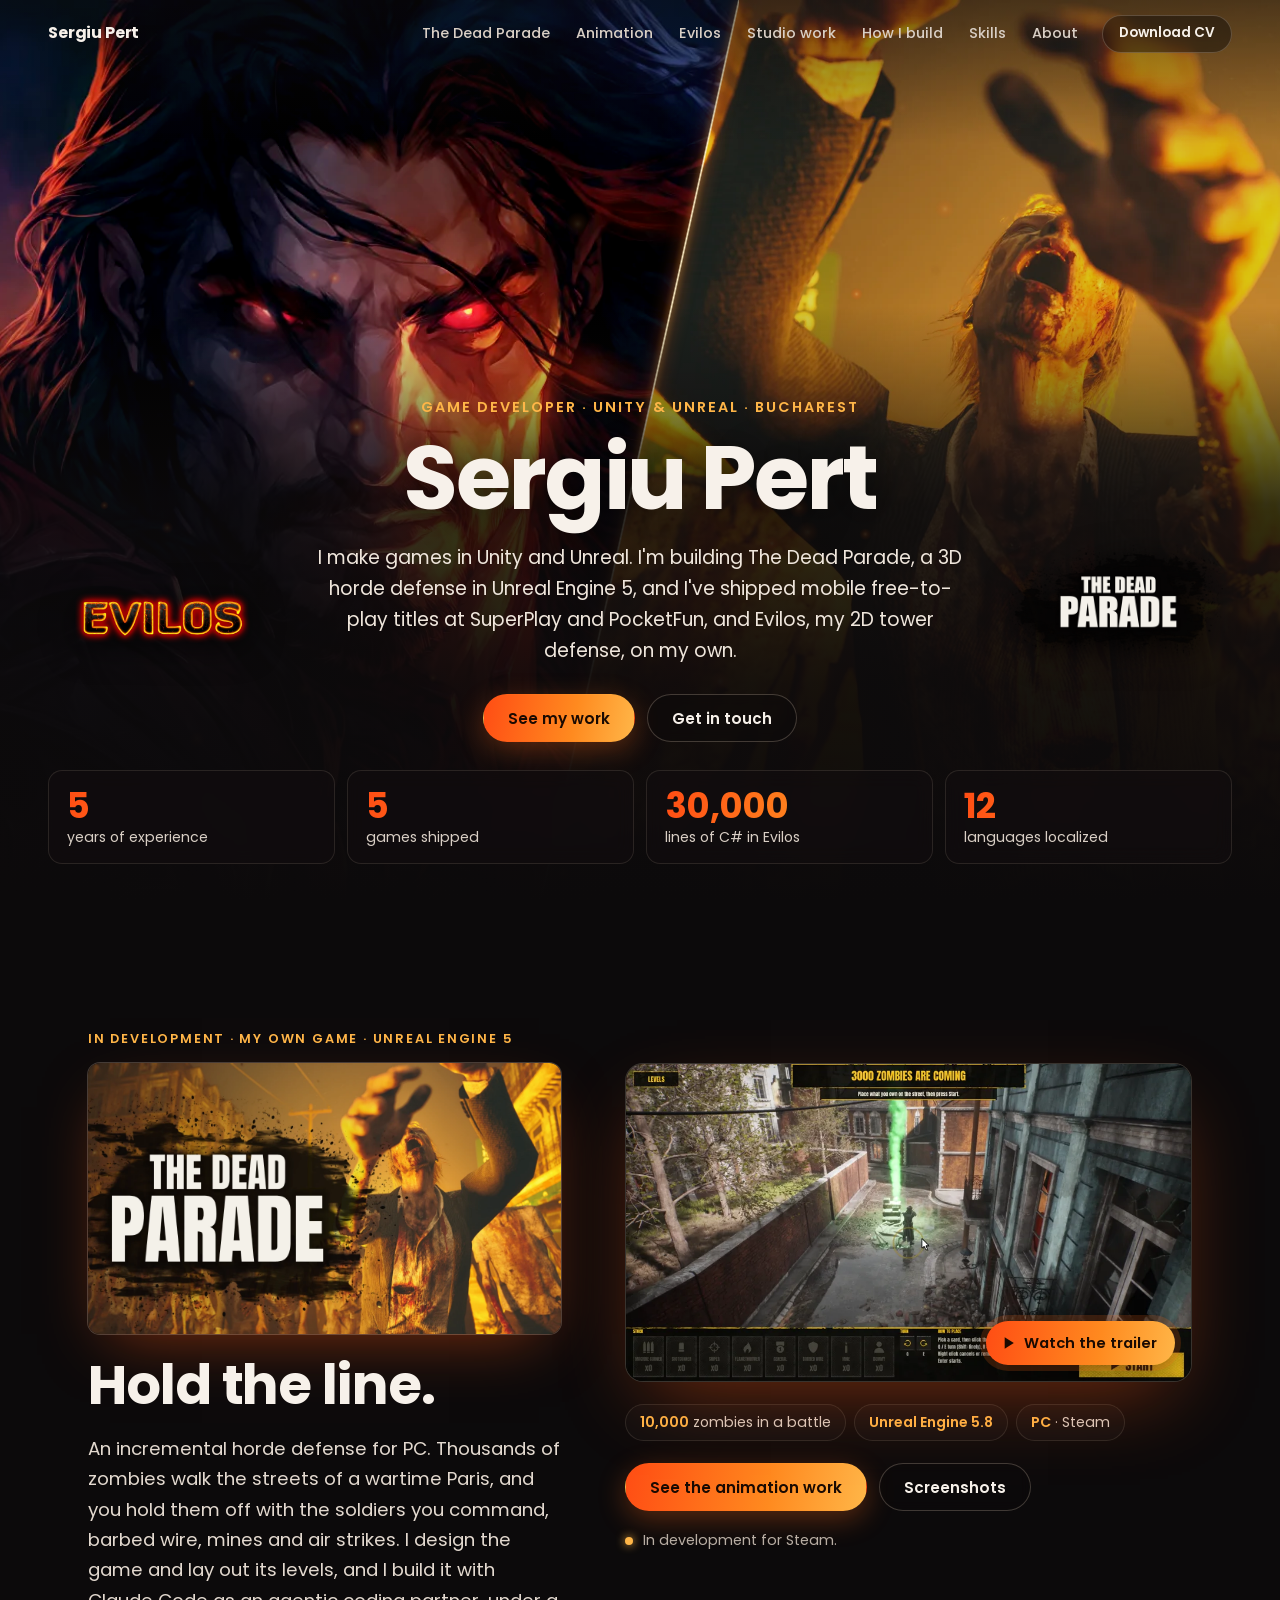
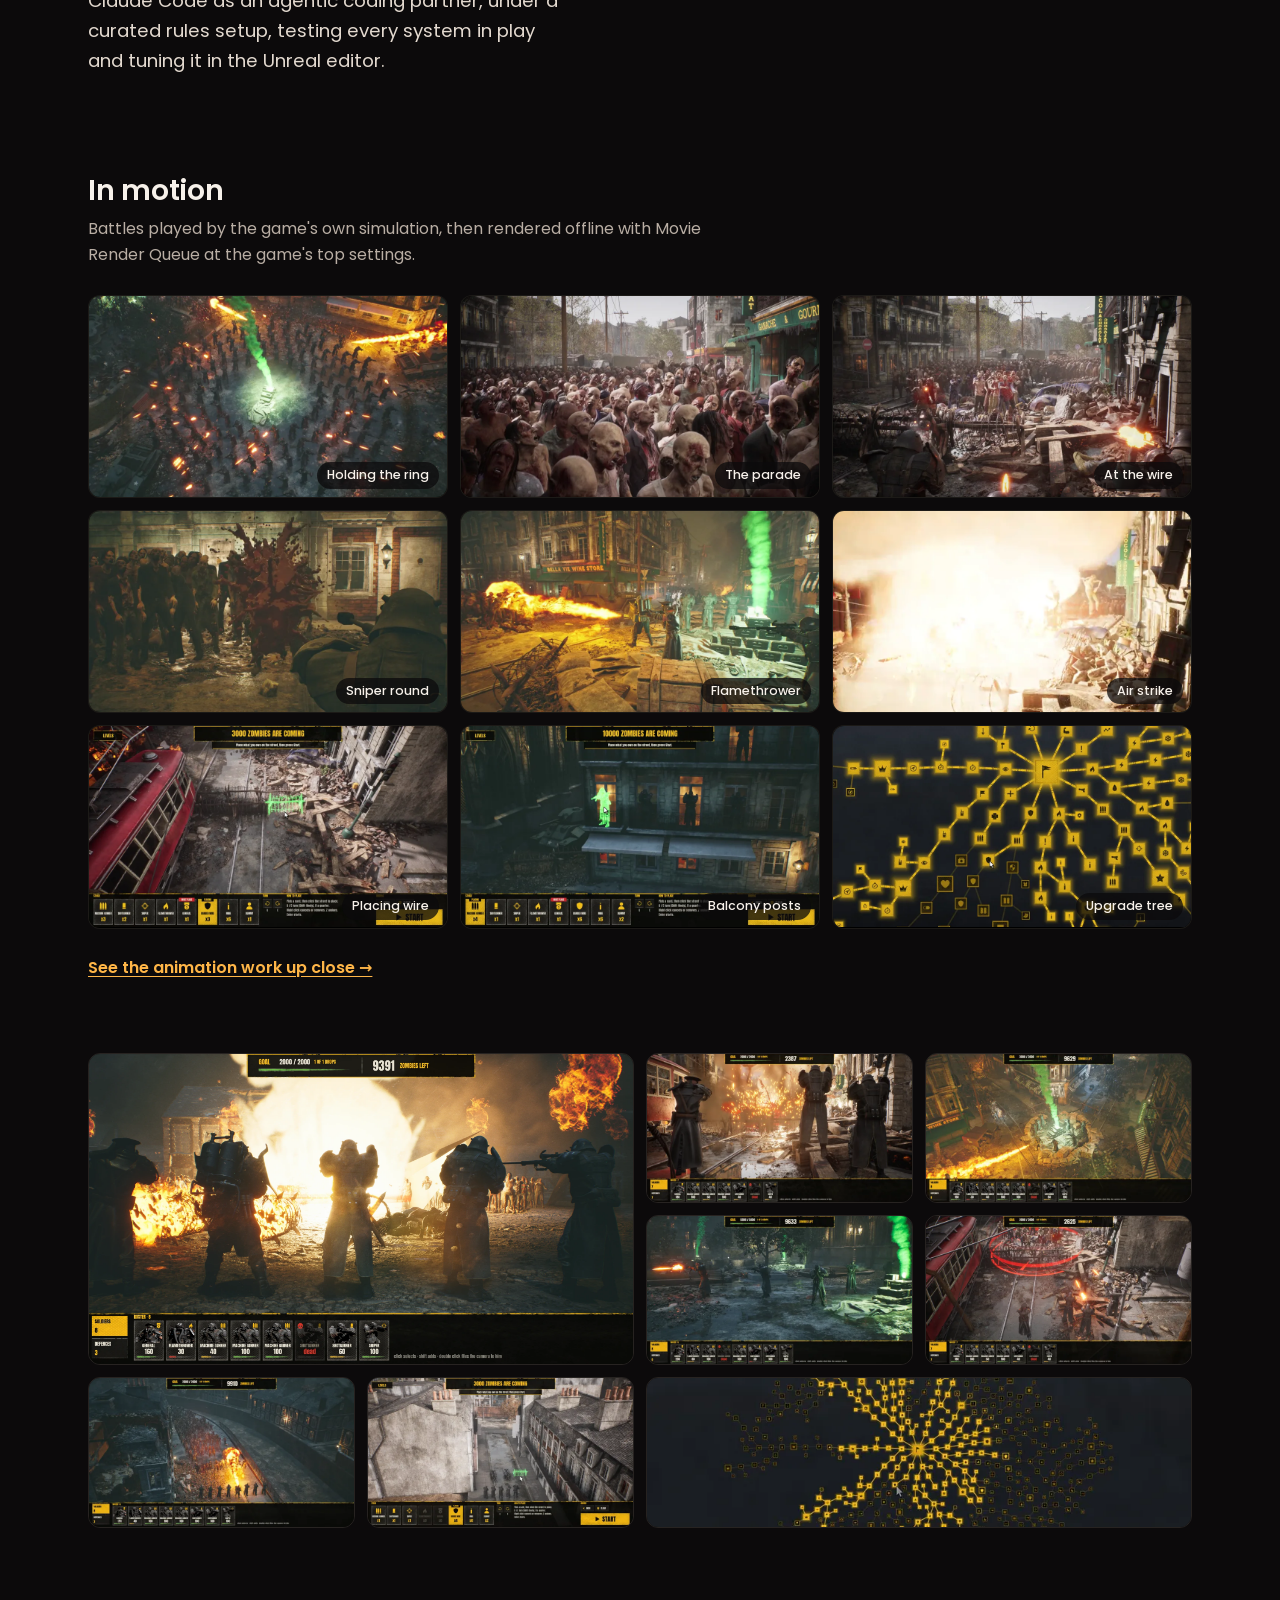
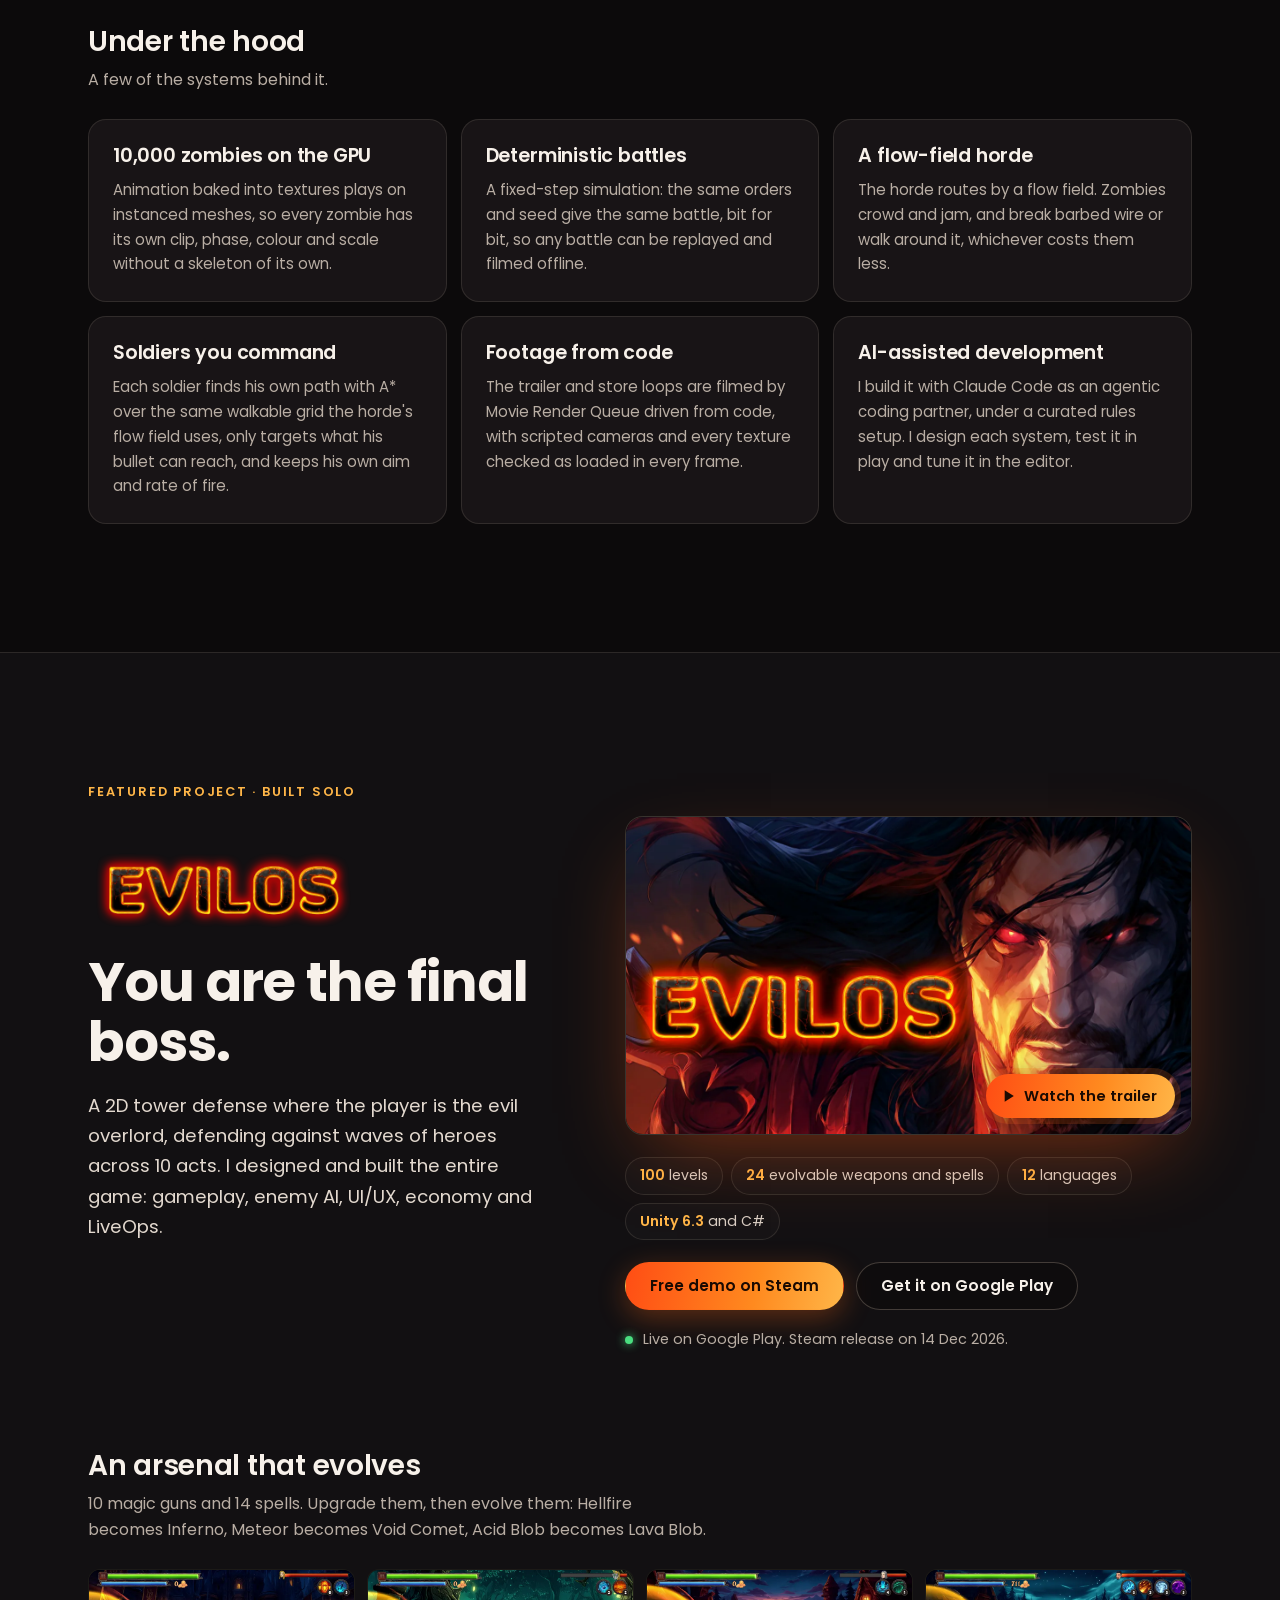
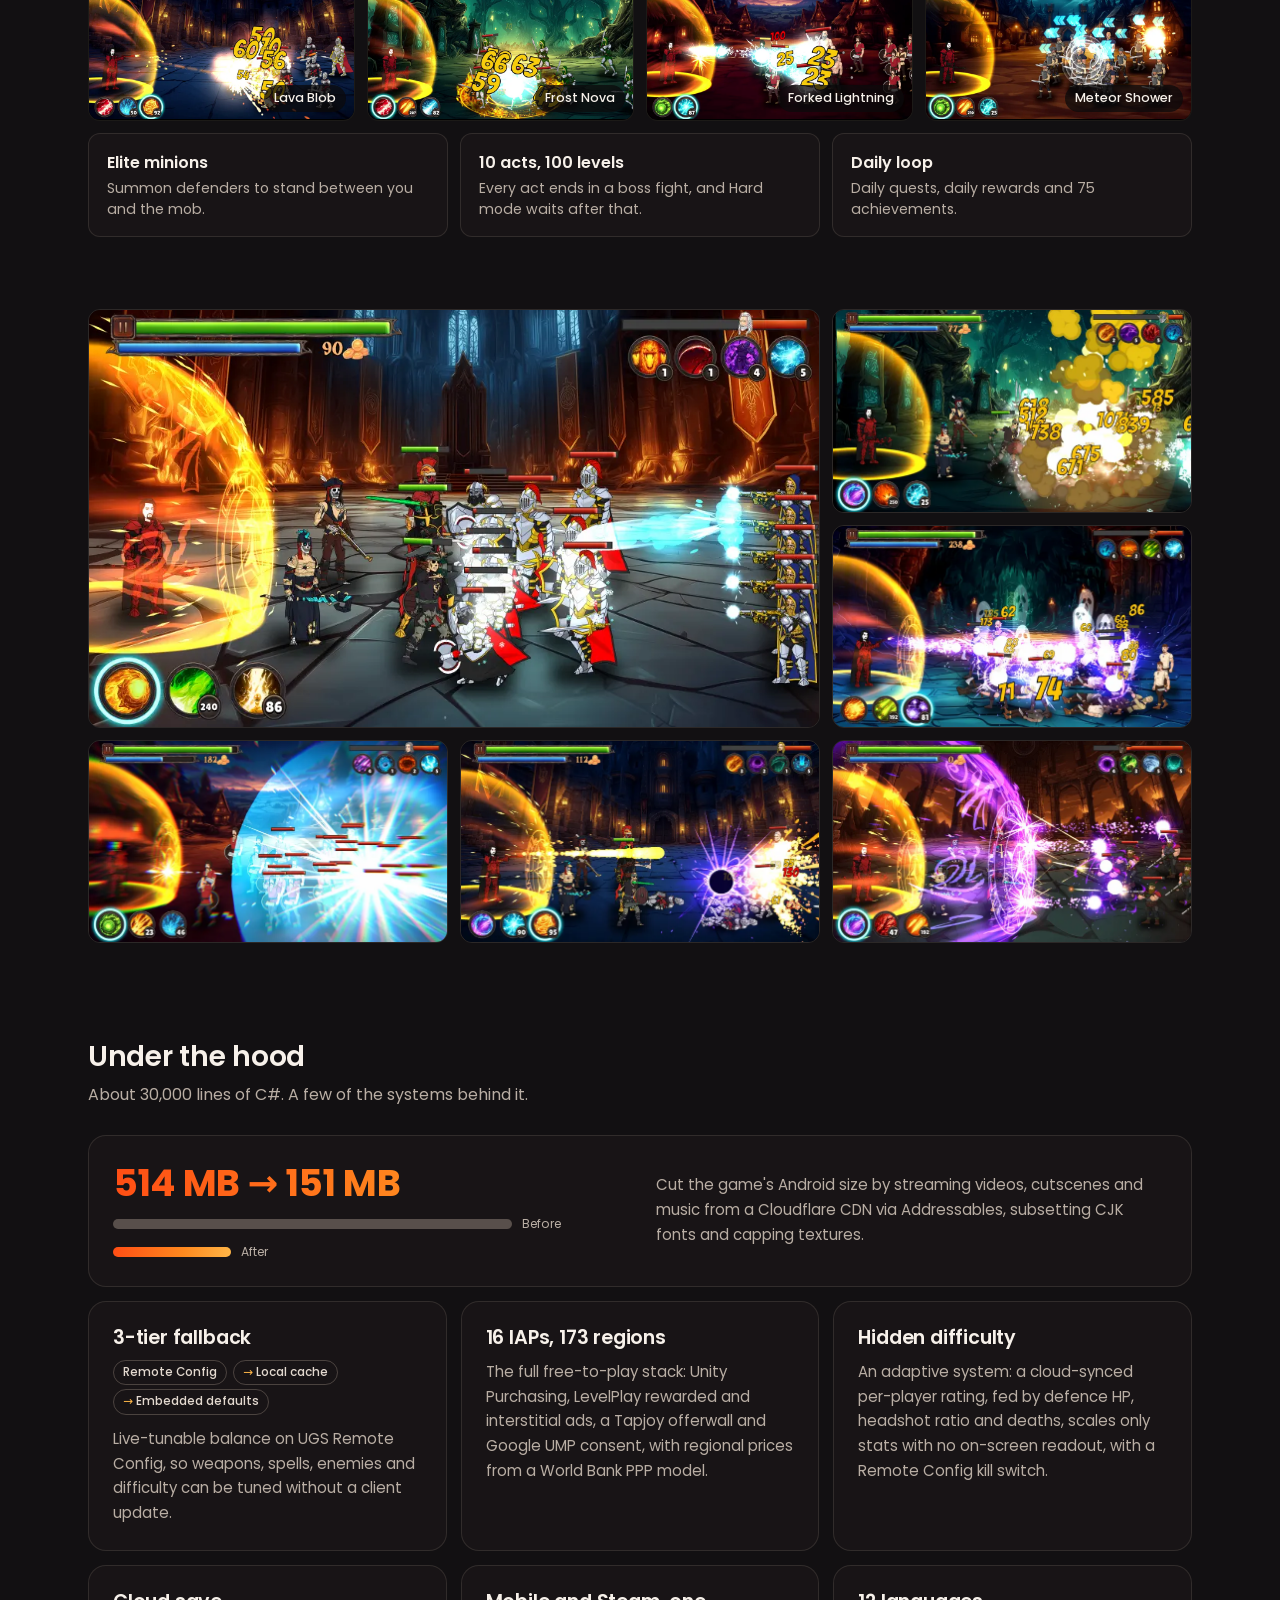
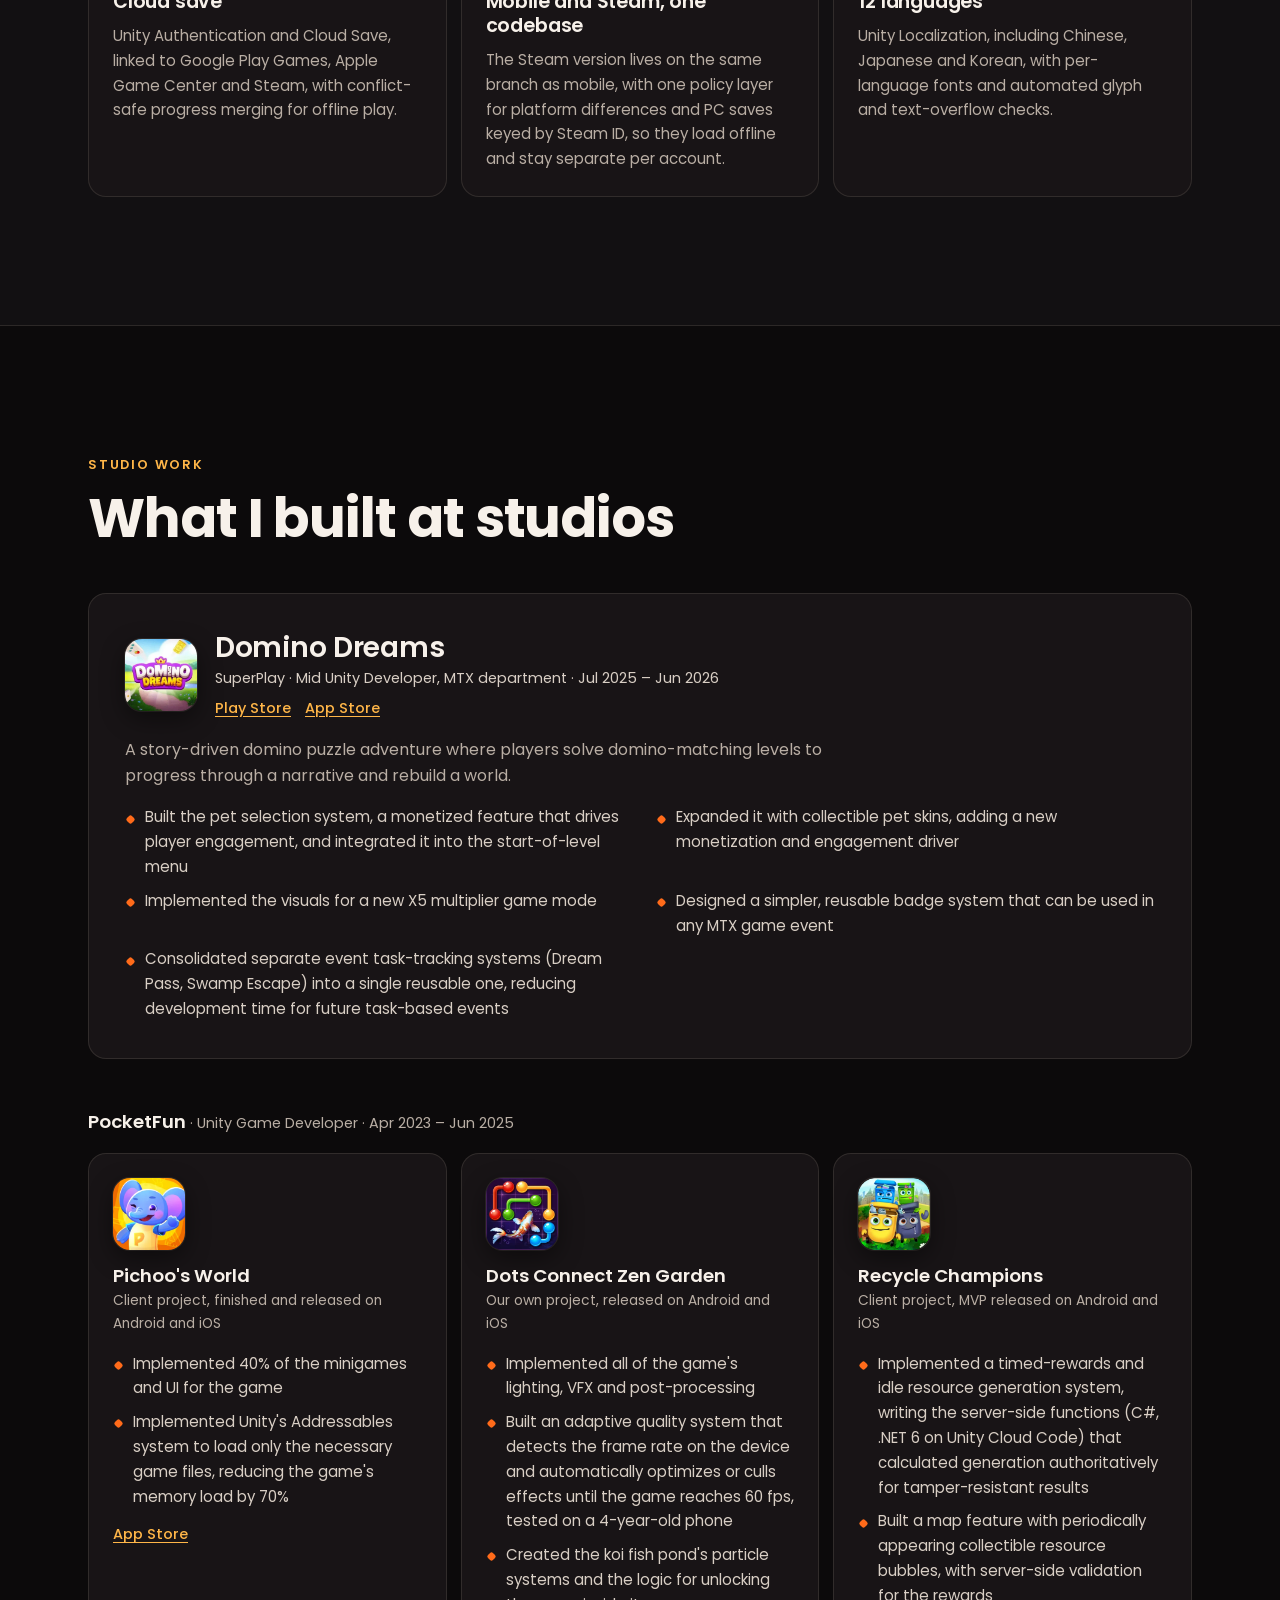
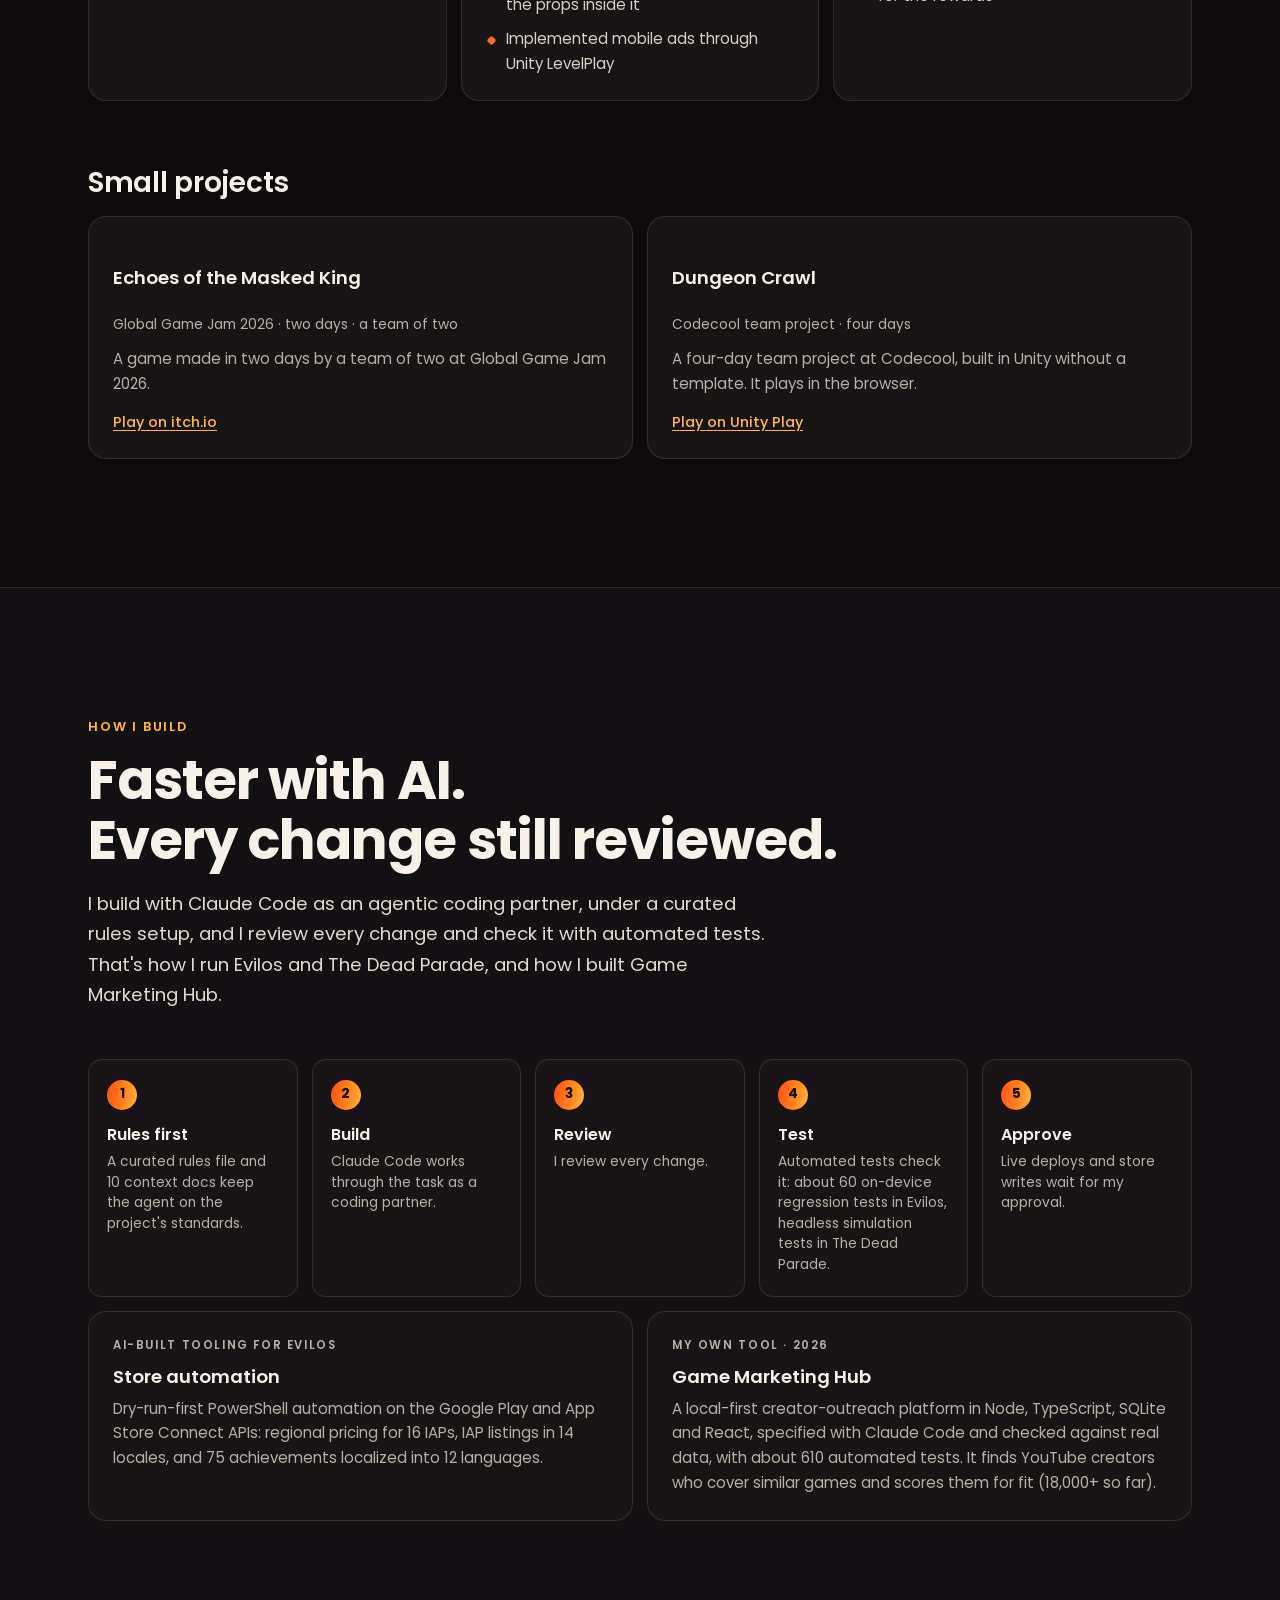
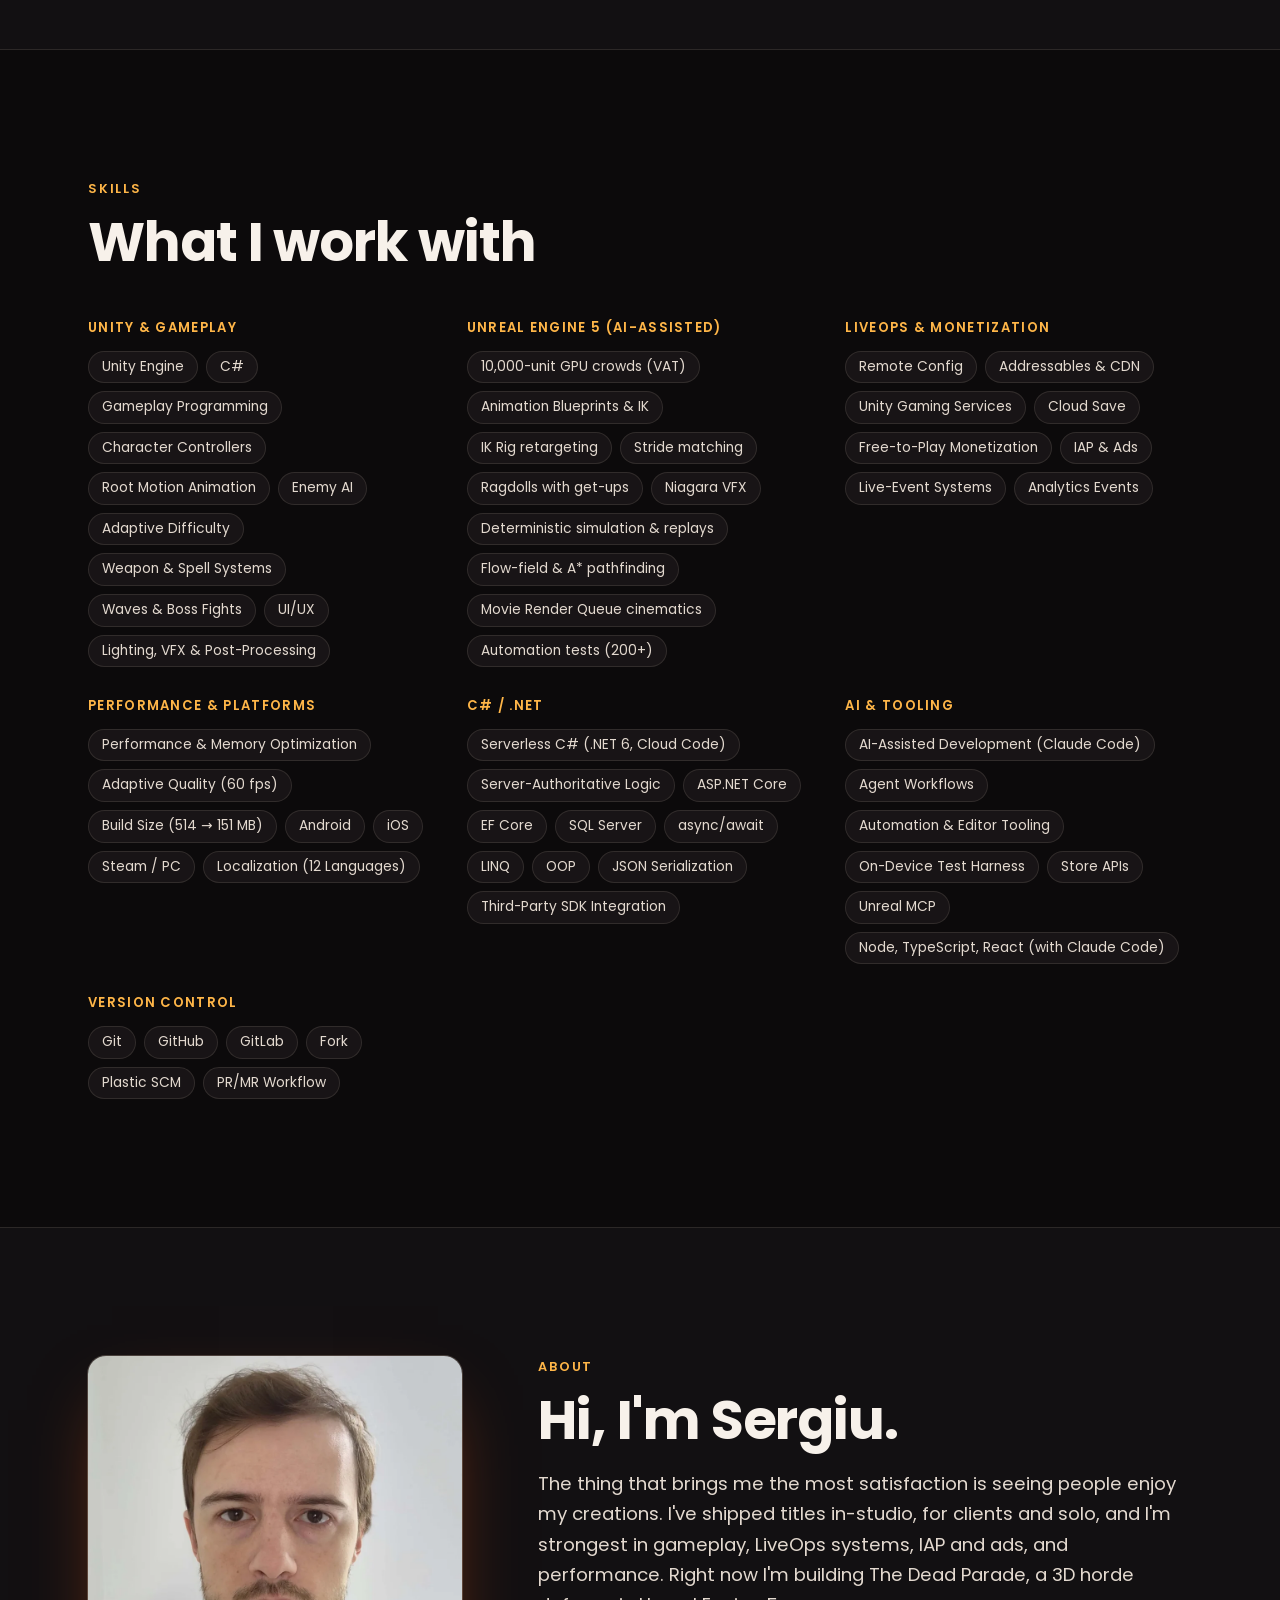
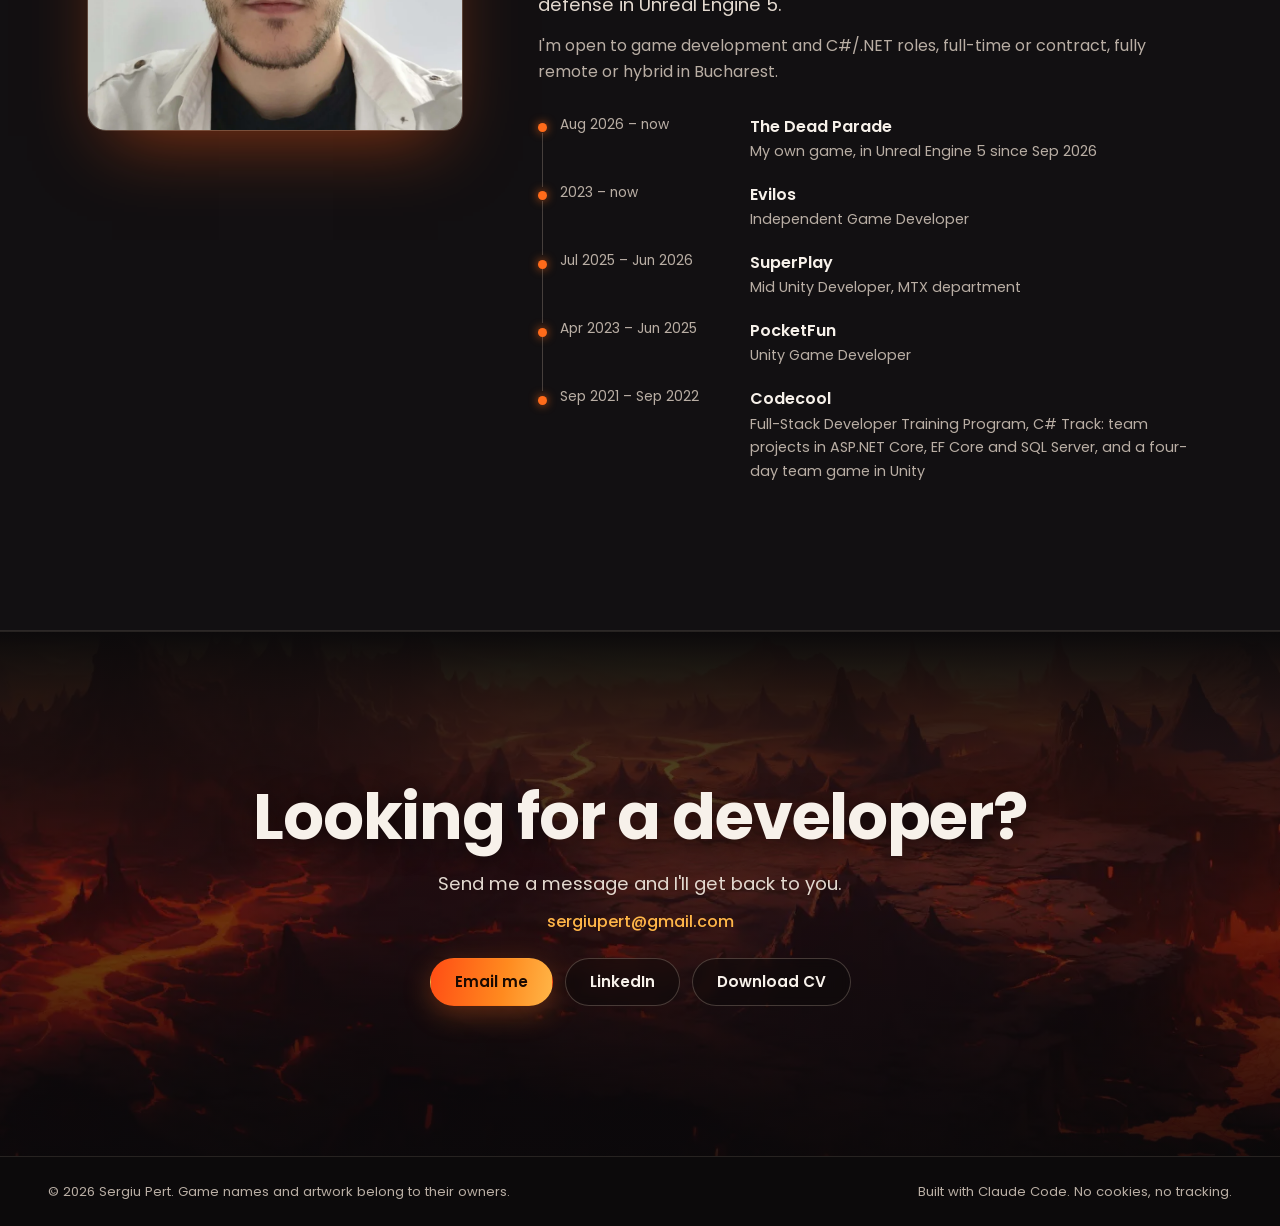
==== commit b90f6340: "Fill out the skill groups Unreal Engine 5 gets ten chips for what The Dead Parade's docs show, from " ====
--- a/index.html
+++ b/index.html
@@ -402,13 +402,13 @@
           <h2 class="h2">What I work with</h2>
         </div>
         <div class="skills reveal">
-          <div><h3>Unity &amp; gameplay</h3><ul><li>Unity Engine</li><li>C#</li><li>Gameplay Programming</li><li>Enemy AI &amp; Difficulty Systems</li><li>UI/UX</li><li>Animation/VFX</li></ul></div>
-          <div><h3>Unreal Engine 5 (AI-assisted)</h3><ul><li>Animation Blueprints &amp; IK</li><li>Retargeting</li><li>Vertex Animation Textures</li><li>Movie Render Queue</li></ul></div>
-          <div><h3>LiveOps &amp; monetization</h3><ul><li>Remote Config</li><li>Addressables &amp; CDN</li><li>Unity Gaming Services</li><li>Cloud Save</li><li>Free-to-Play Monetization</li><li>IAP &amp; Ads</li></ul></div>
-          <div><h3>Performance &amp; platforms</h3><ul><li>Performance &amp; Memory Optimization</li><li>Android</li><li>iOS</li><li>Steam / PC</li><li>Localization</li></ul></div>
-          <div><h3>C# / .NET</h3><ul><li>Serverless C# (.NET 6, Cloud Code)</li><li>ASP.NET Core</li><li>EF Core</li><li>SQL Server</li></ul></div>
-          <div><h3>AI &amp; tooling</h3><ul><li>AI-Assisted Development (Claude Code)</li><li>Agent Workflows</li><li>Automation &amp; Editor Tooling</li><li>Store APIs</li><li>Node, TypeScript, React (with Claude Code)</li></ul></div>
-          <div><h3>Version control</h3><ul><li>Git</li><li>Plastic SCM</li></ul></div>
+          <div><h3>Unity &amp; gameplay</h3><ul><li>Unity Engine</li><li>C#</li><li>Gameplay Programming</li><li>Character Controllers</li><li>Root Motion Animation</li><li>Enemy AI</li><li>Adaptive Difficulty</li><li>Weapon &amp; Spell Systems</li><li>Waves &amp; Boss Fights</li><li>UI/UX</li><li>Lighting, VFX &amp; Post-Processing</li></ul></div>
+          <div><h3>Unreal Engine 5 (AI-assisted)</h3><ul><li>10,000-unit GPU crowds (VAT)</li><li>Animation Blueprints &amp; IK</li><li>IK Rig retargeting</li><li>Stride matching</li><li>Ragdolls with get-ups</li><li>Niagara VFX</li><li>Deterministic simulation &amp; replays</li><li>Flow-field &amp; A* pathfinding</li><li>Movie Render Queue cinematics</li><li>Automation tests (200+)</li></ul></div>
+          <div><h3>LiveOps &amp; monetization</h3><ul><li>Remote Config</li><li>Addressables &amp; CDN</li><li>Unity Gaming Services</li><li>Cloud Save</li><li>Free-to-Play Monetization</li><li>IAP &amp; Ads</li><li>Live-Event Systems</li><li>Analytics Events</li></ul></div>
+          <div><h3>Performance &amp; platforms</h3><ul><li>Performance &amp; Memory Optimization</li><li>Adaptive Quality (60 fps)</li><li>Build Size (514 &rarr; 151 MB)</li><li>Android</li><li>iOS</li><li>Steam / PC</li><li>Localization (12 Languages)</li></ul></div>
+          <div><h3>C# / .NET</h3><ul><li>Serverless C# (.NET 6, Cloud Code)</li><li>Server-Authoritative Logic</li><li>ASP.NET Core</li><li>EF Core</li><li>SQL Server</li><li>async/await</li><li>LINQ</li><li>OOP</li><li>JSON Serialization</li><li>Third-Party SDK Integration</li></ul></div>
+          <div><h3>AI &amp; tooling</h3><ul><li>AI-Assisted Development (Claude Code)</li><li>Agent Workflows</li><li>Automation &amp; Editor Tooling</li><li>On-Device Test Harness</li><li>Store APIs</li><li>Unreal MCP</li><li>Node, TypeScript, React (with Claude Code)</li></ul></div>
+          <div><h3>Version control</h3><ul><li>Git</li><li>GitHub</li><li>GitLab</li><li>Fork</li><li>Plastic SCM</li><li>PR/MR Workflow</li></ul></div>
         </div>
       </div>
     </section>
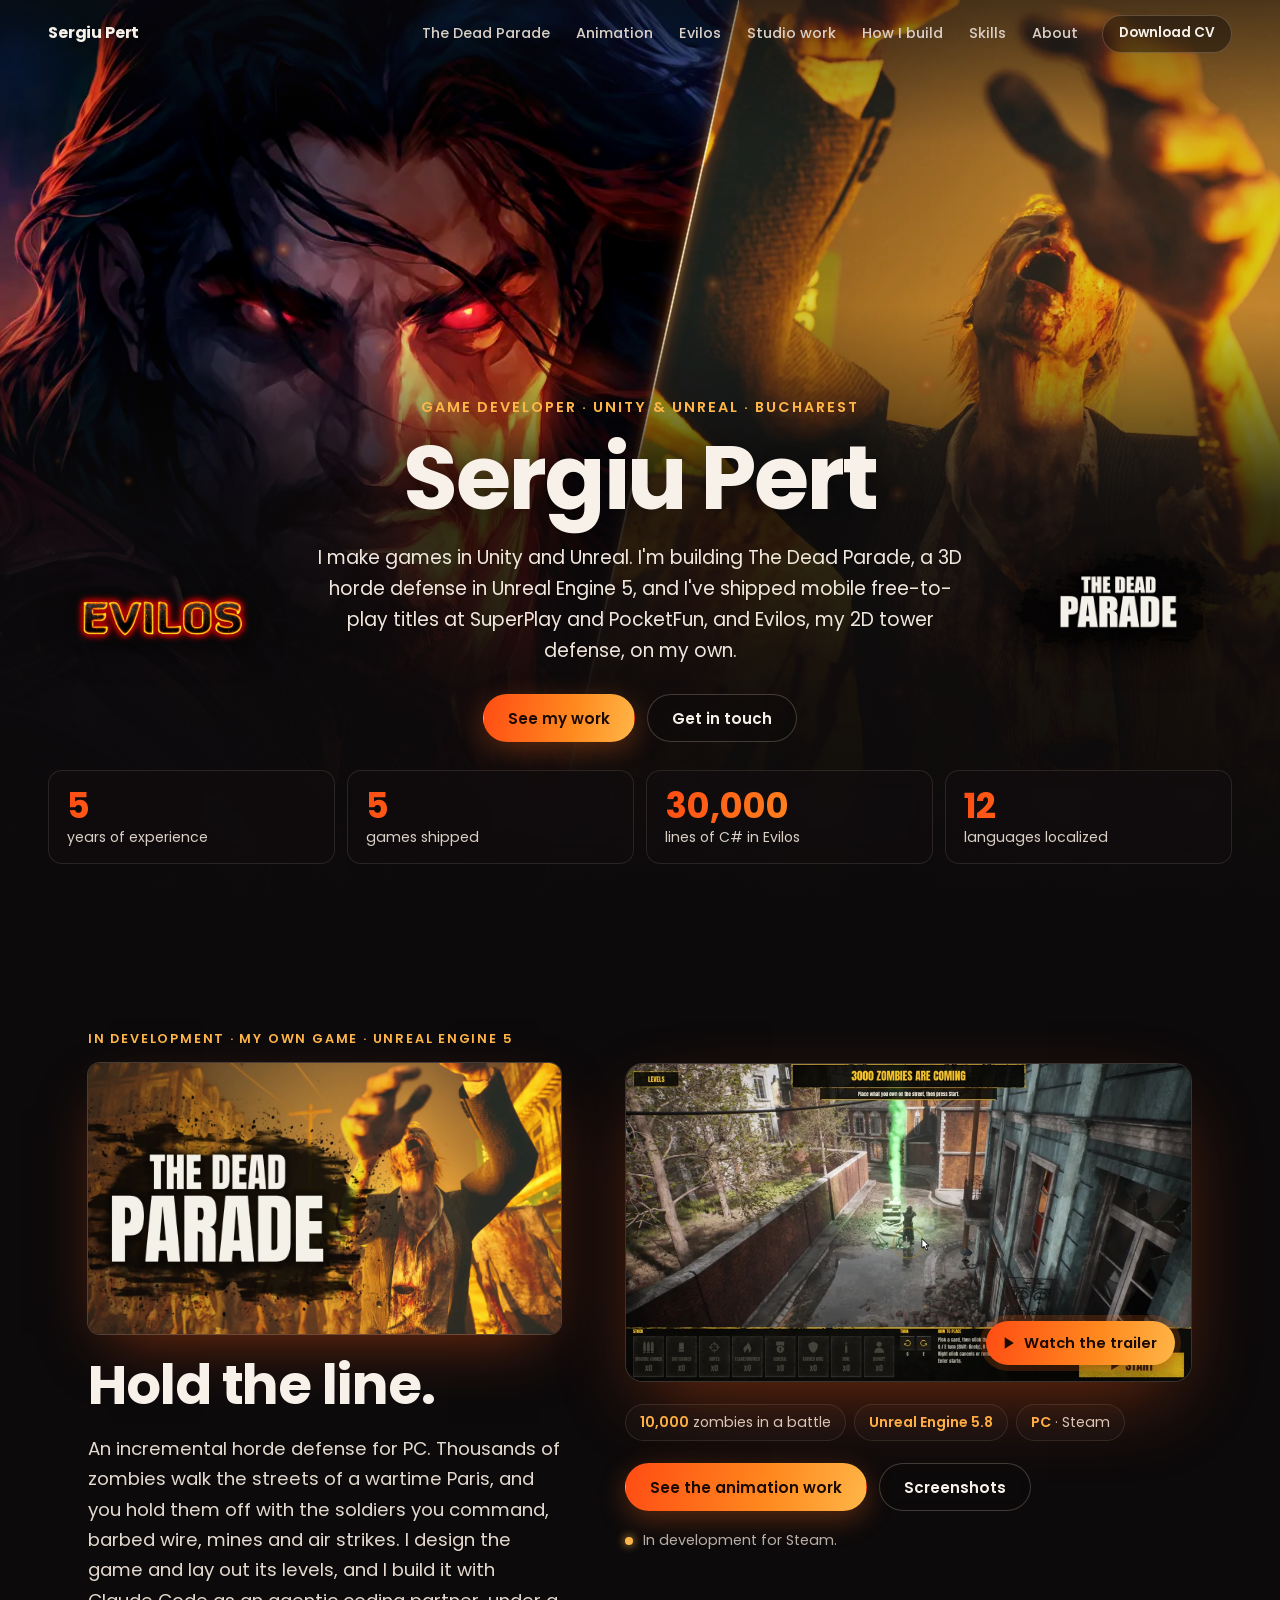
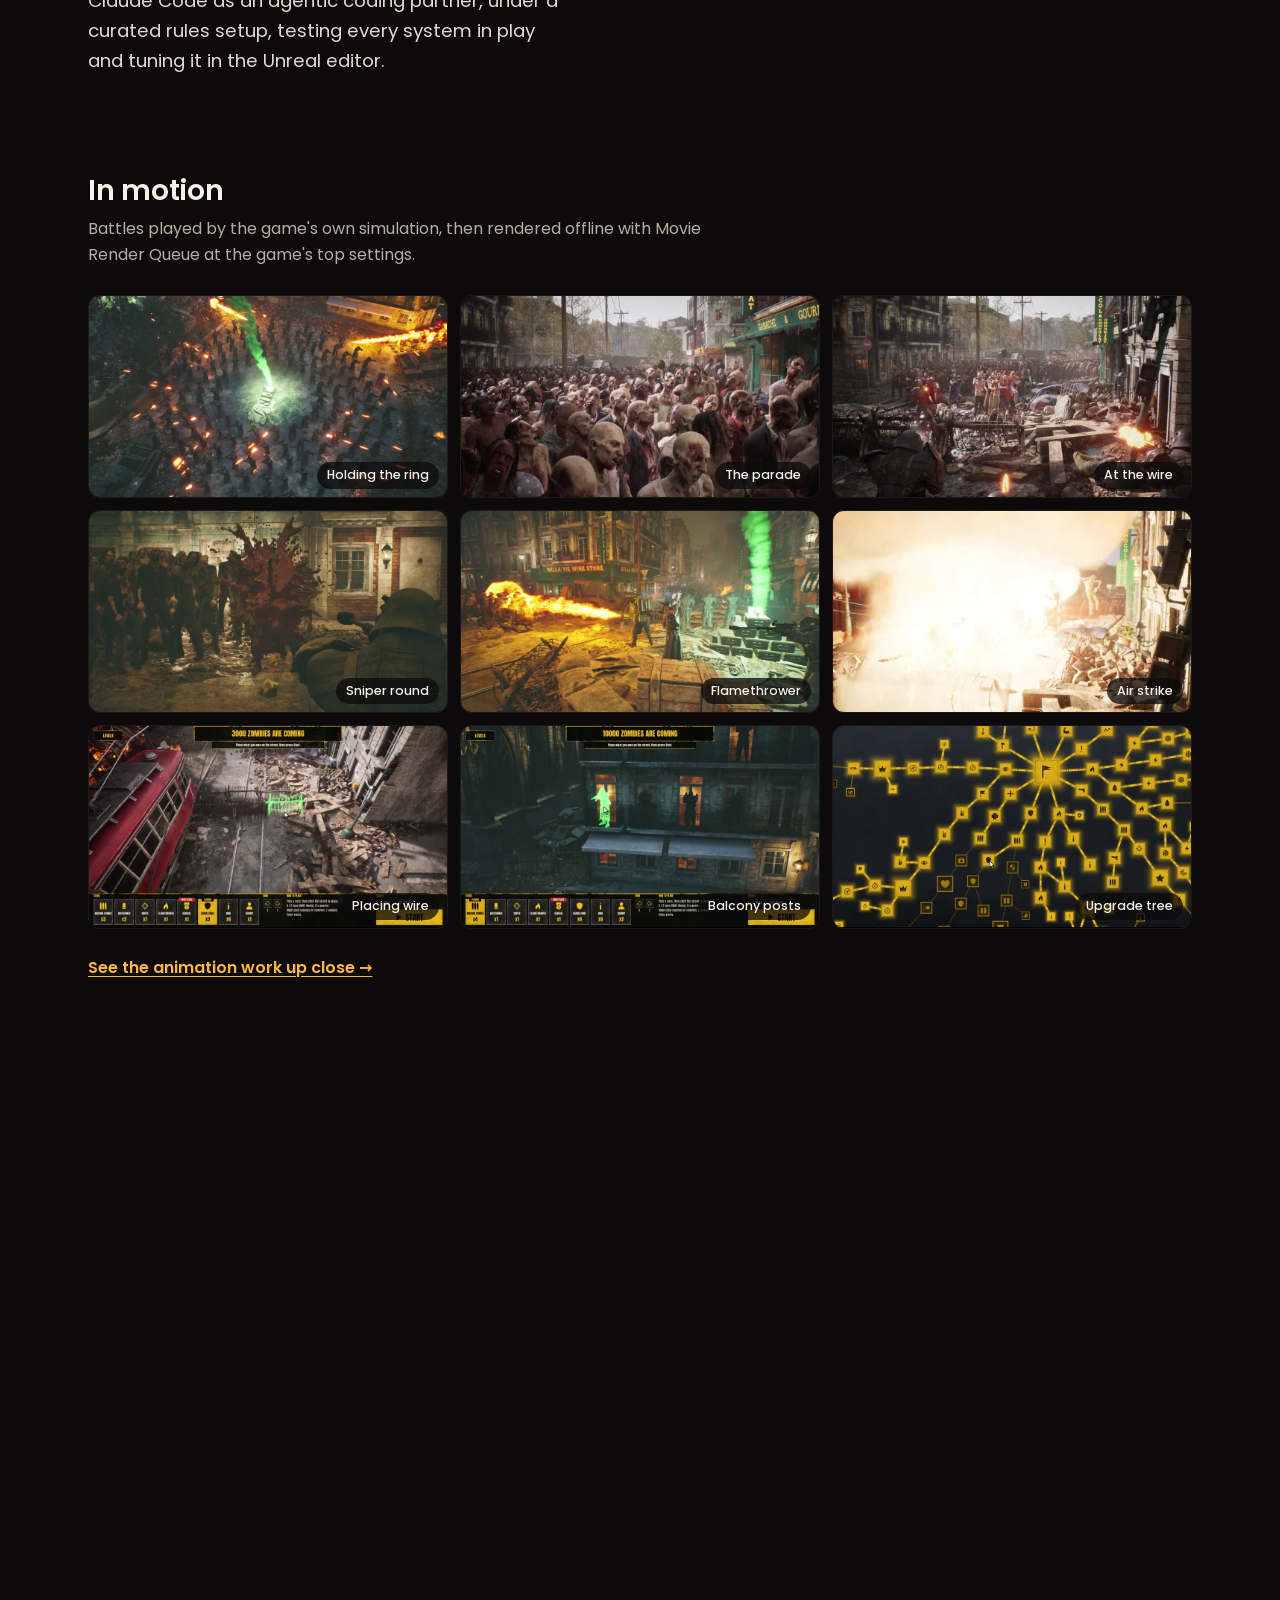
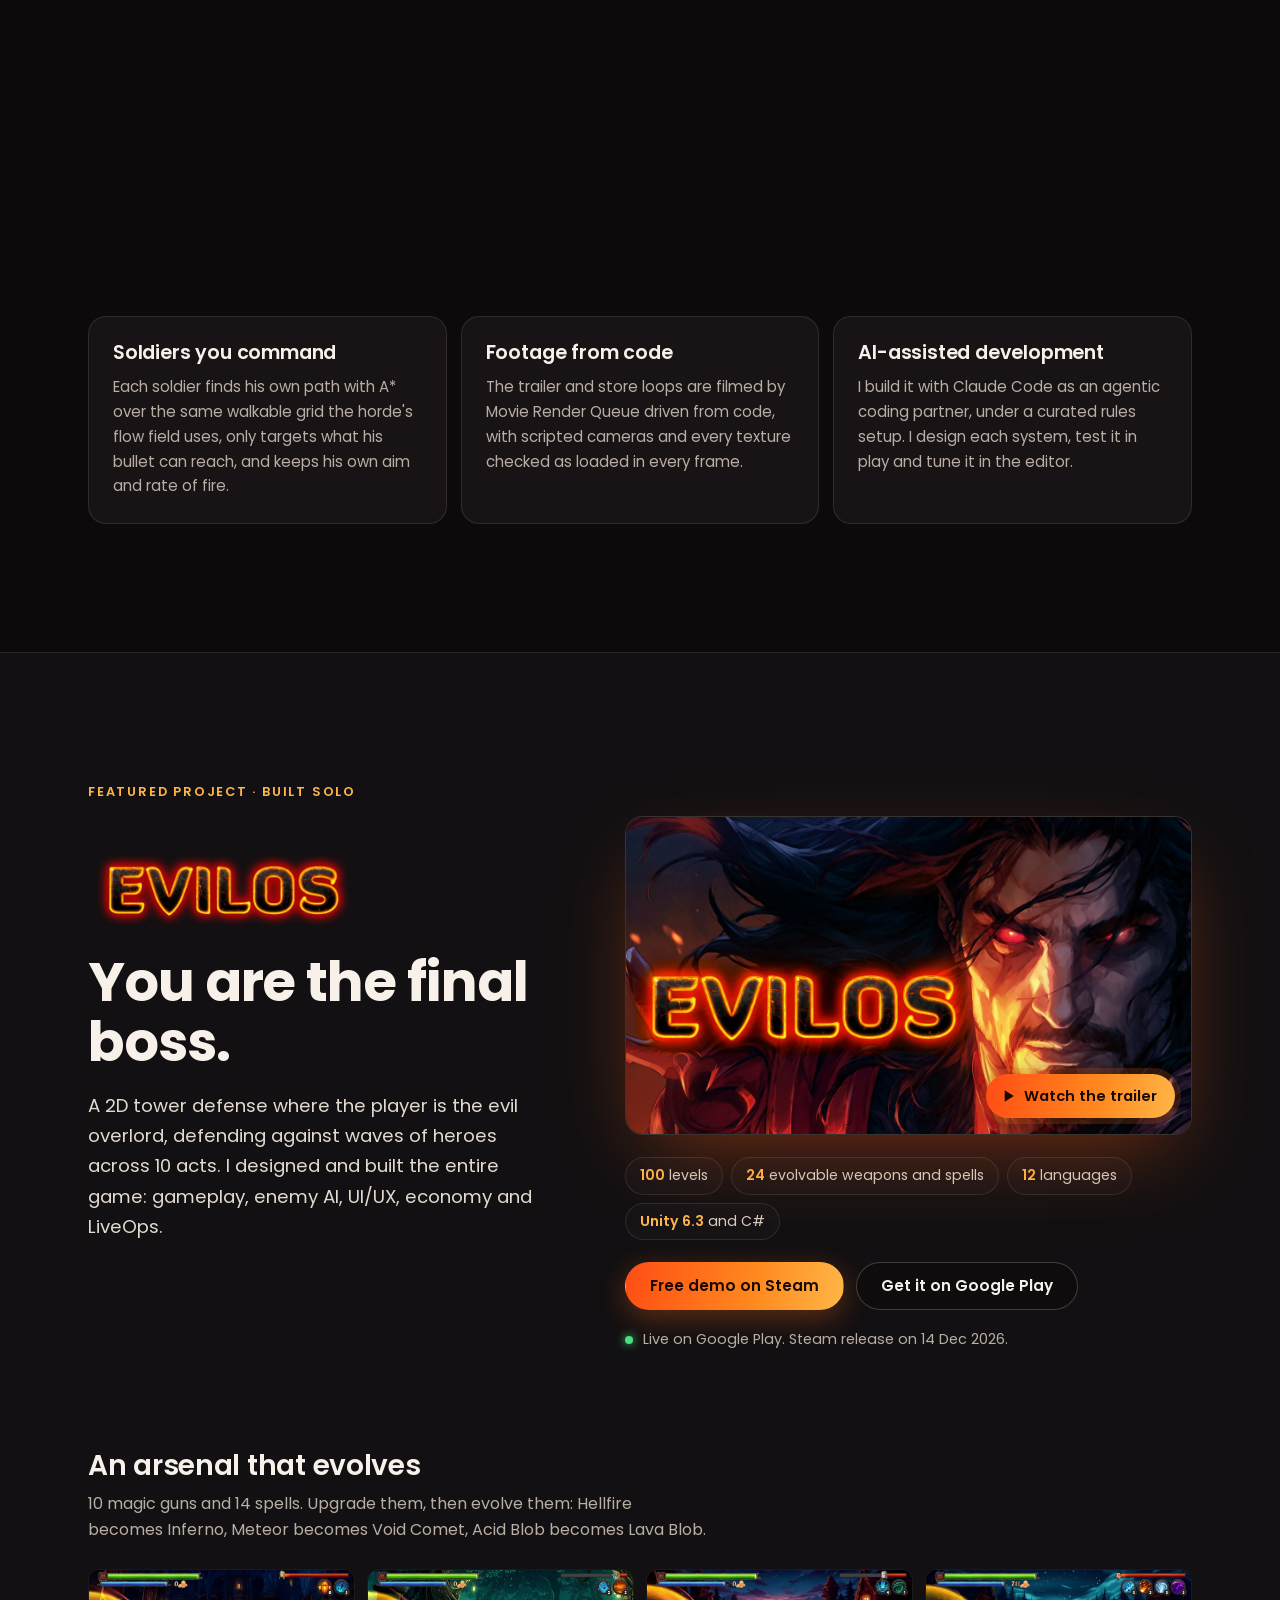
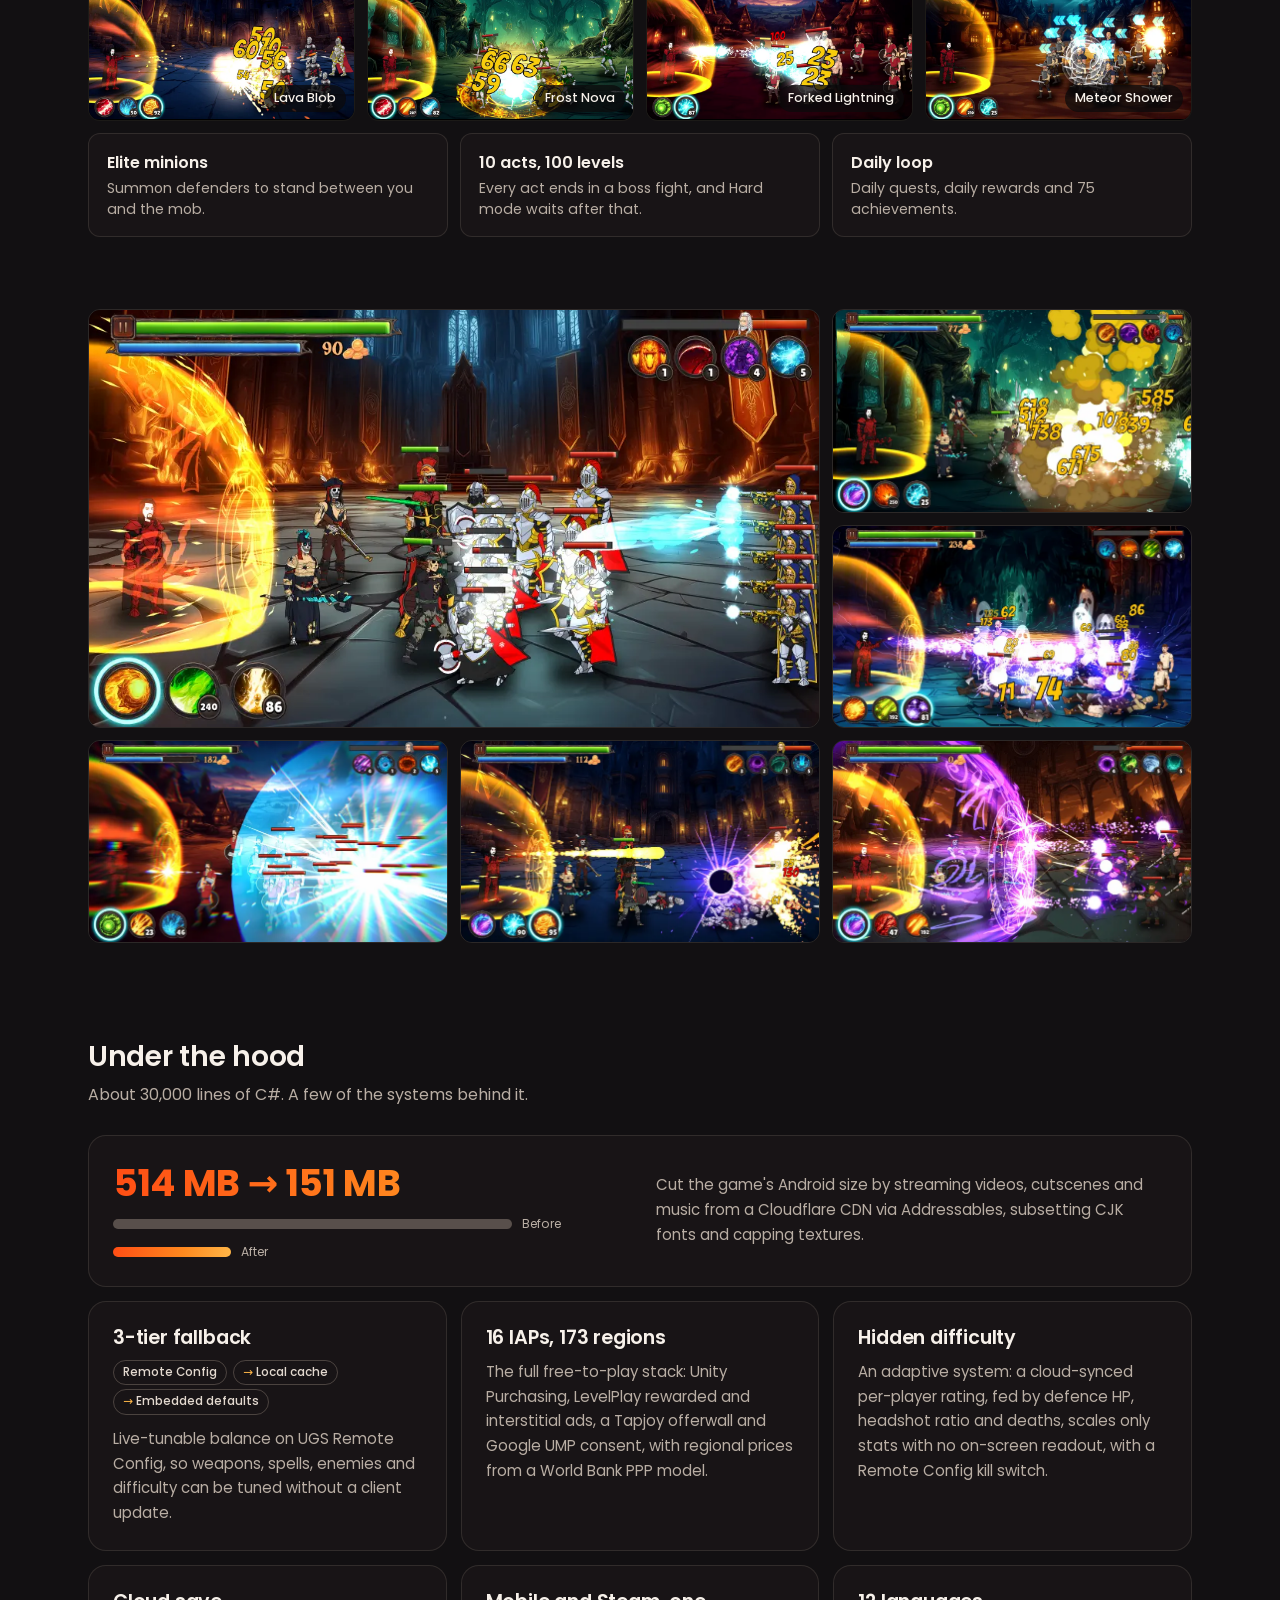
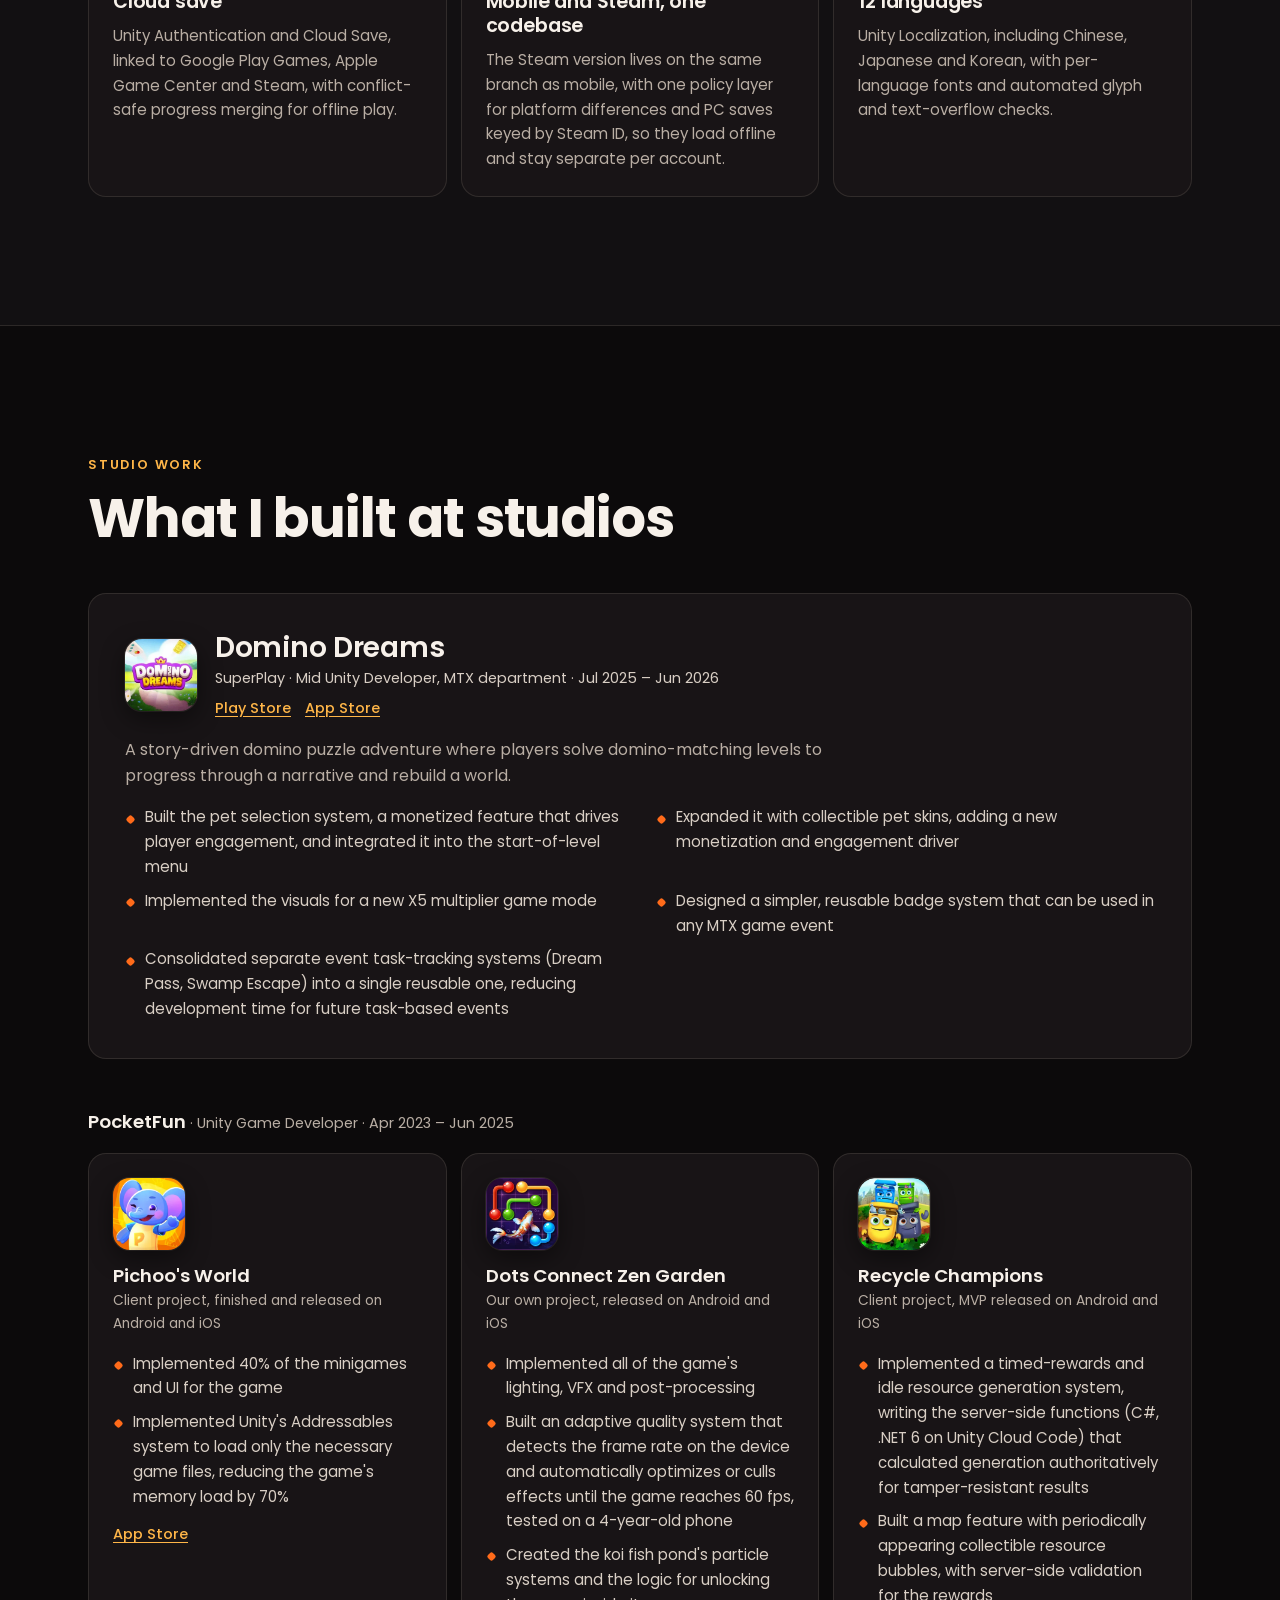
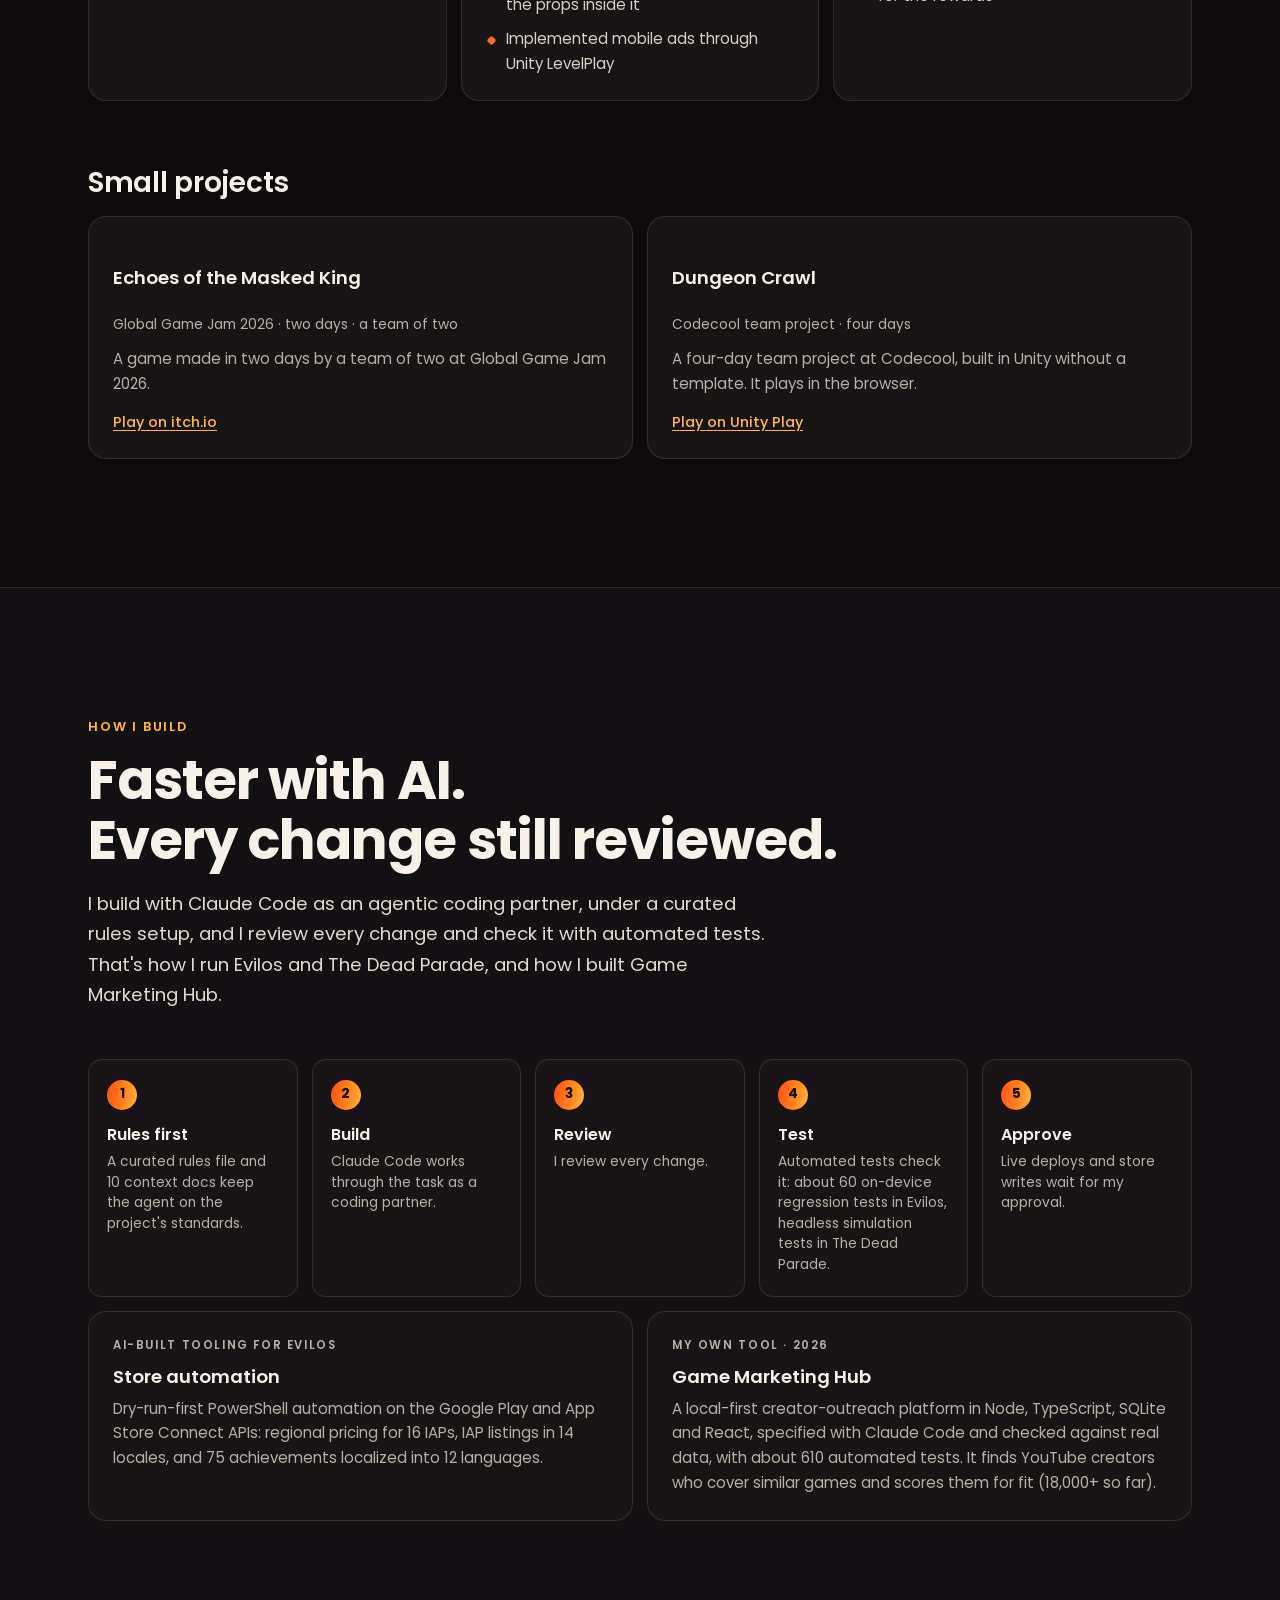
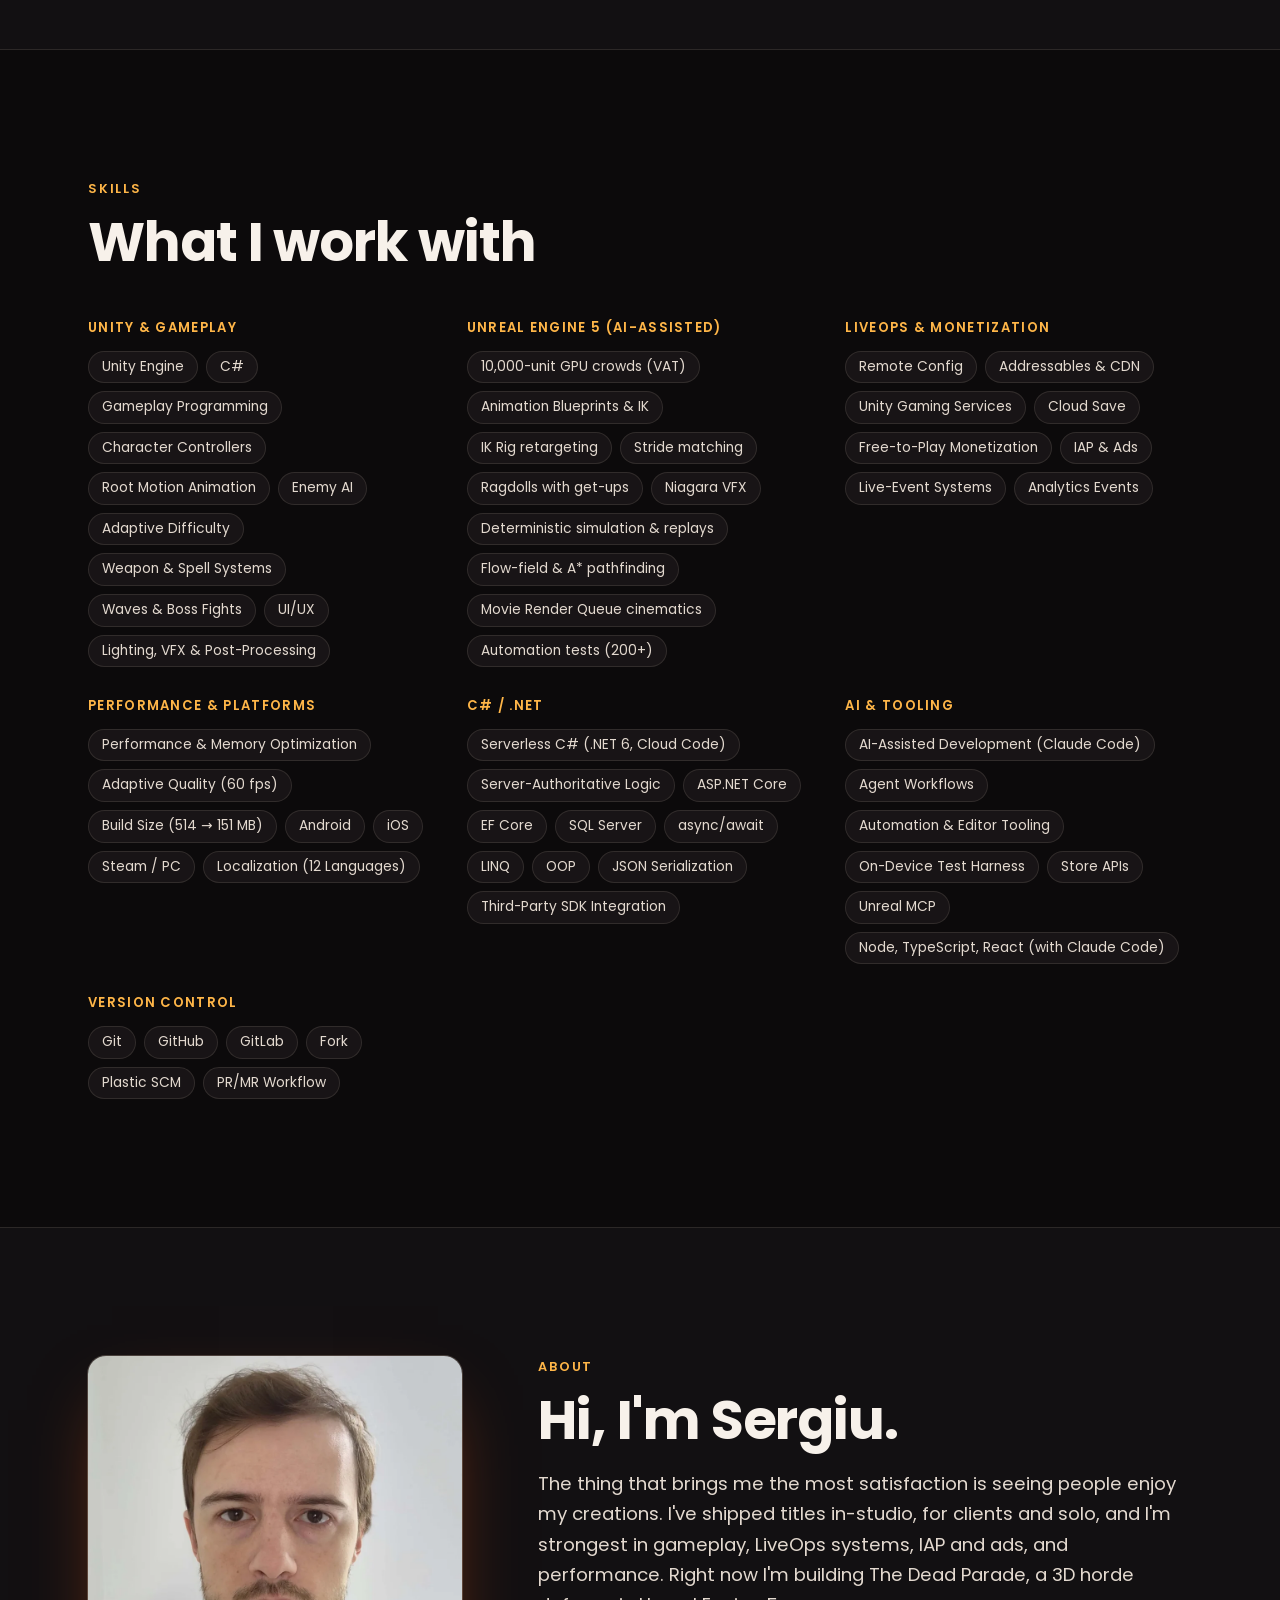
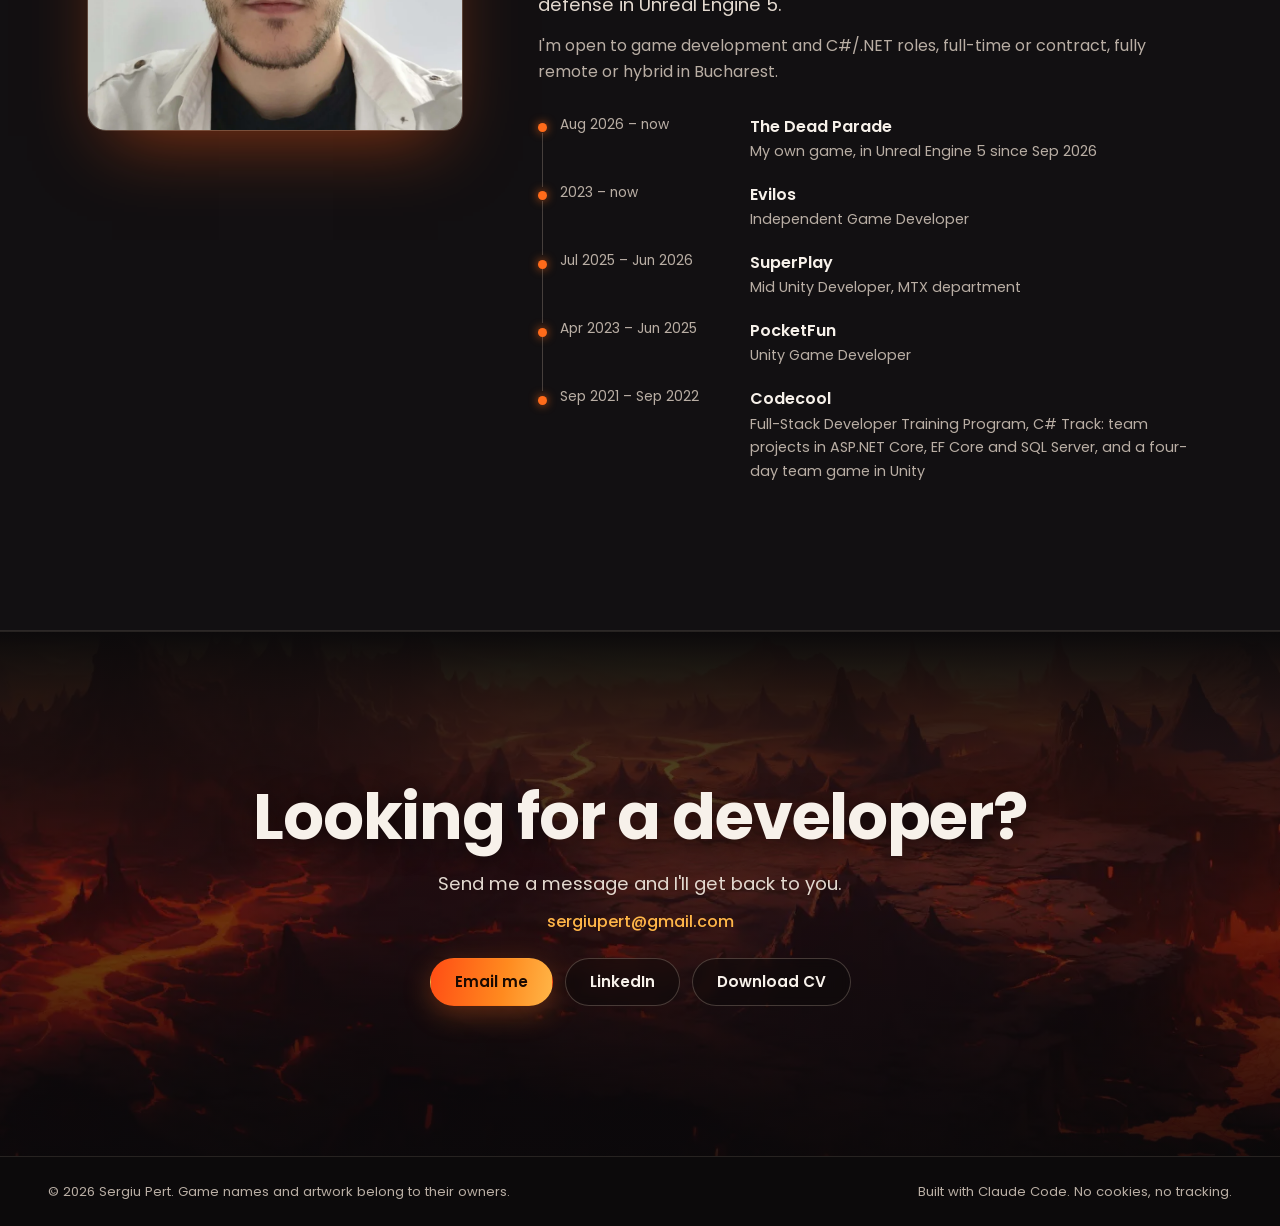
==== commit 0cb014c7: "Replace the glitched field screenshot and add The Dead Parade's logo to the Animation page The big f" ====
--- a/index.html
+++ b/index.html
@@ -132,7 +132,7 @@
         </div>
 
         <ul class="gallery gallery--tdp reveal" id="tdp-shots">
-          <li class="gallery__big"><a href="assets/tdp/shots/loc3_field_strike_b_00015.webp" data-full><img src="assets/tdp/shots/loc3_field_strike_b_00015.webp" alt="Soldiers silhouetted against an air strike fireball in a burning field at night" width="1920" height="1080" loading="lazy"></a></li>
+          <li class="gallery__big"><a href="assets/tdp/shots/loc3_field_fix_strike_b_00019.webp" data-full><img src="assets/tdp/shots/loc3_field_fix_strike_b_00019.webp" alt="Soldiers silhouetted against an air strike fireball in a burning field at night" width="1920" height="1080" loading="lazy"></a></li>
           <li><a href="assets/tdp/shots/ss3_corner_strike_b_00038.webp" data-full><img src="assets/tdp/shots/ss3_corner_strike_b_00038-sm.webp" alt="Two soldiers seen from behind as air strike blasts throw sparks down a street with a tram" width="720" height="405" loading="lazy"></a></li>
           <li><a href="assets/tdp/shots/ss3_hotel_m3_a.webp" data-full><img src="assets/tdp/shots/ss3_hotel_m3_a-sm.webp" alt="Top-down view of a flamethrower burning a path through the horde beside a supply drop's green flare" width="720" height="405" loading="lazy"></a></li>
           <li><a href="assets/tdp/shots/ss3_church_m1_c_00007.webp" data-full><img src="assets/tdp/shots/ss3_church_m1_c_00007-sm.webp" alt="Soldiers firing into the dark by a church, lit by green flares" width="720" height="405" loading="lazy"></a></li>
--- a/css/site.css
+++ b/css/site.css
@@ -288,6 +288,9 @@
 .page-hero__art { position: absolute; inset: 0; z-index: -2; width: 100%; height: 100%; object-fit: cover; object-position: 50% 40%; }
 .page-hero::after { content: ""; position: absolute; inset: 0; z-index: -1; background: linear-gradient(to right, rgba(12, 10, 11, 0.94) 0%, rgba(12, 10, 11, 0.8) 48%, rgba(12, 10, 11, 0.45) 100%), linear-gradient(to bottom, rgba(12, 10, 11, 0) 60%, var(--bg) 100%); }
 .page-hero h1 { max-width: 18ch; }
+/* The game's logo (his ask, 2026-11-14: the logo wherever possible): above the label on narrow screens, over the art on the right on wide ones. */
+.page-hero__logo { display: block; width: clamp(150px, 40vw, 210px); height: auto; margin-bottom: 14px; filter: drop-shadow(0 6px 18px #000); }
+@media (min-width: 1024px) { .page-hero__logo { position: absolute; top: calc(50% + var(--nav-h) / 2); right: max(4vw, calc((100% - 1200px) / 2 + var(--gutter))); width: clamp(240px, 22vw, 300px); margin: 0; transform: translateY(-50%); } }
 .loops { display: grid; grid-template-columns: repeat(3, minmax(0, 1fr)); gap: 16px; margin-top: 28px; }
 .loop { overflow: hidden; border: 1px solid var(--line); border-radius: 14px; background: var(--card); }
 .loop video { width: 100%; aspect-ratio: 16 / 9; object-fit: cover; background: #000; }
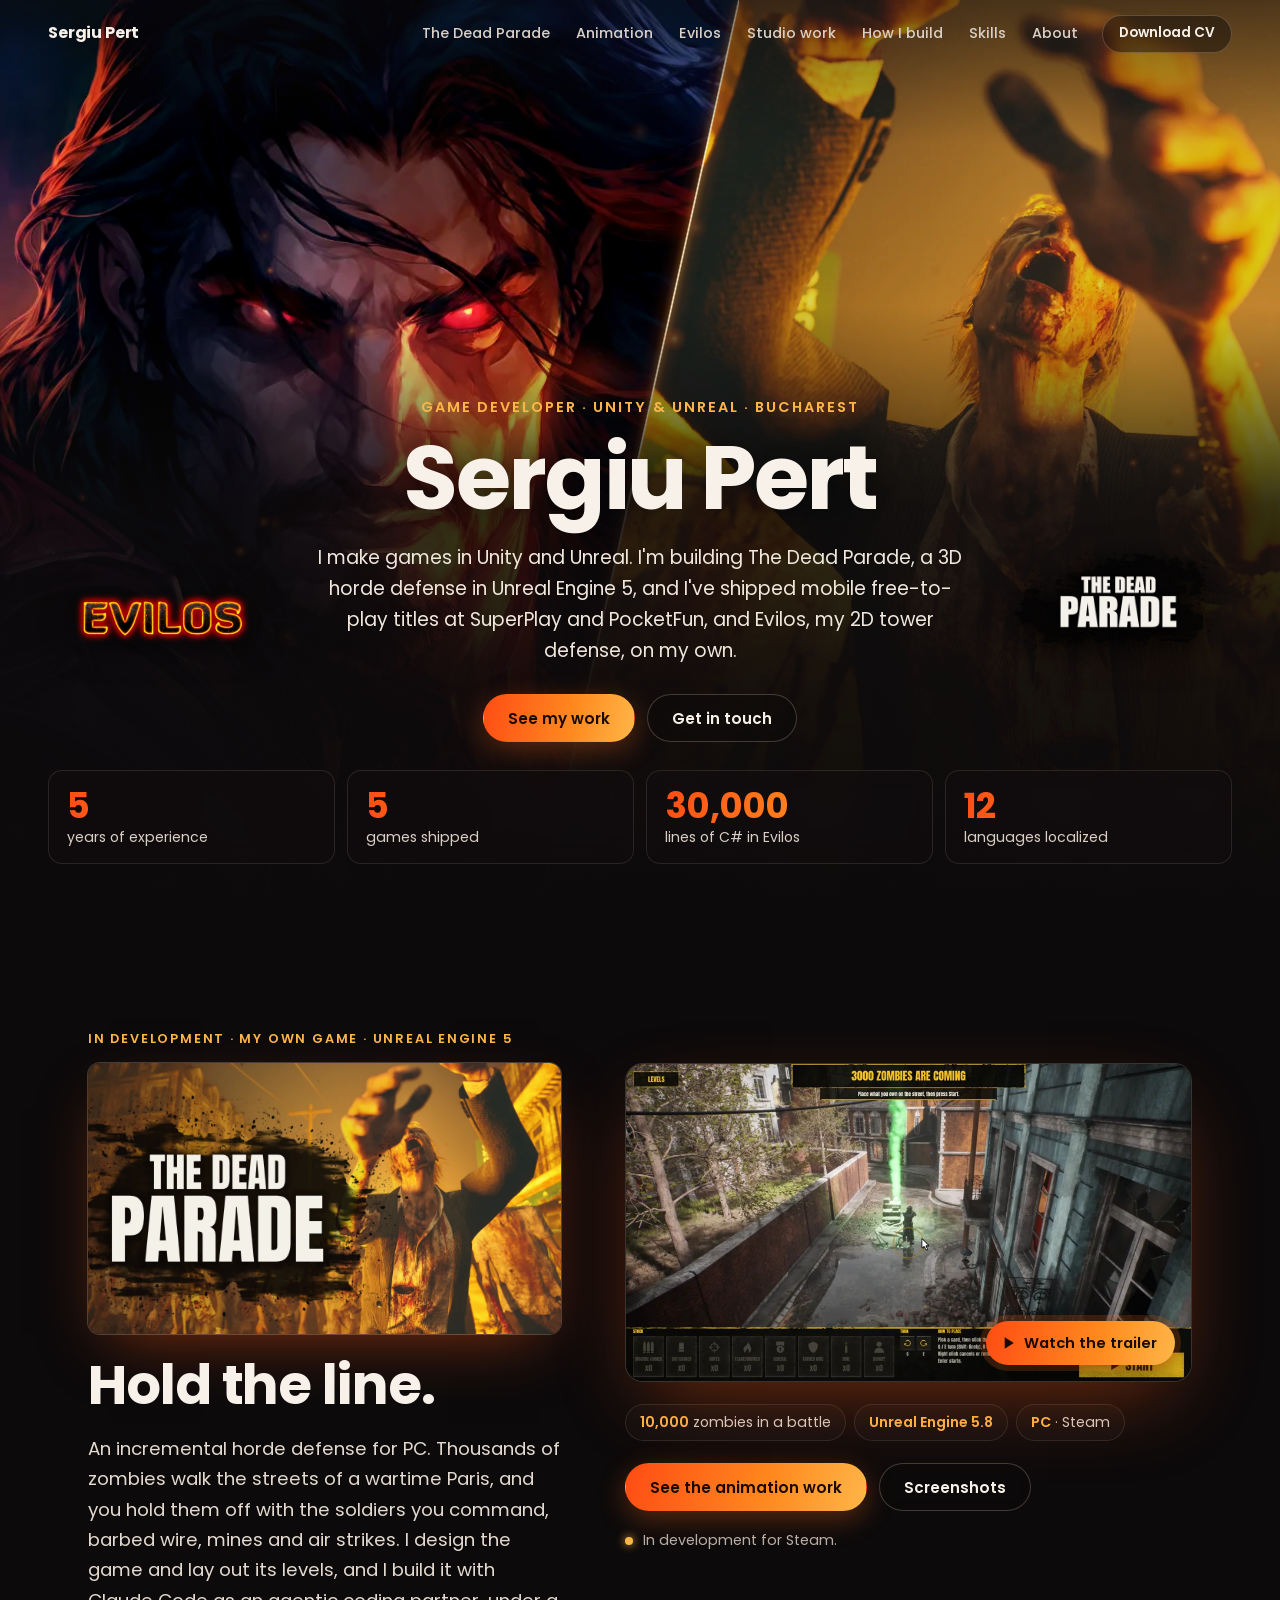
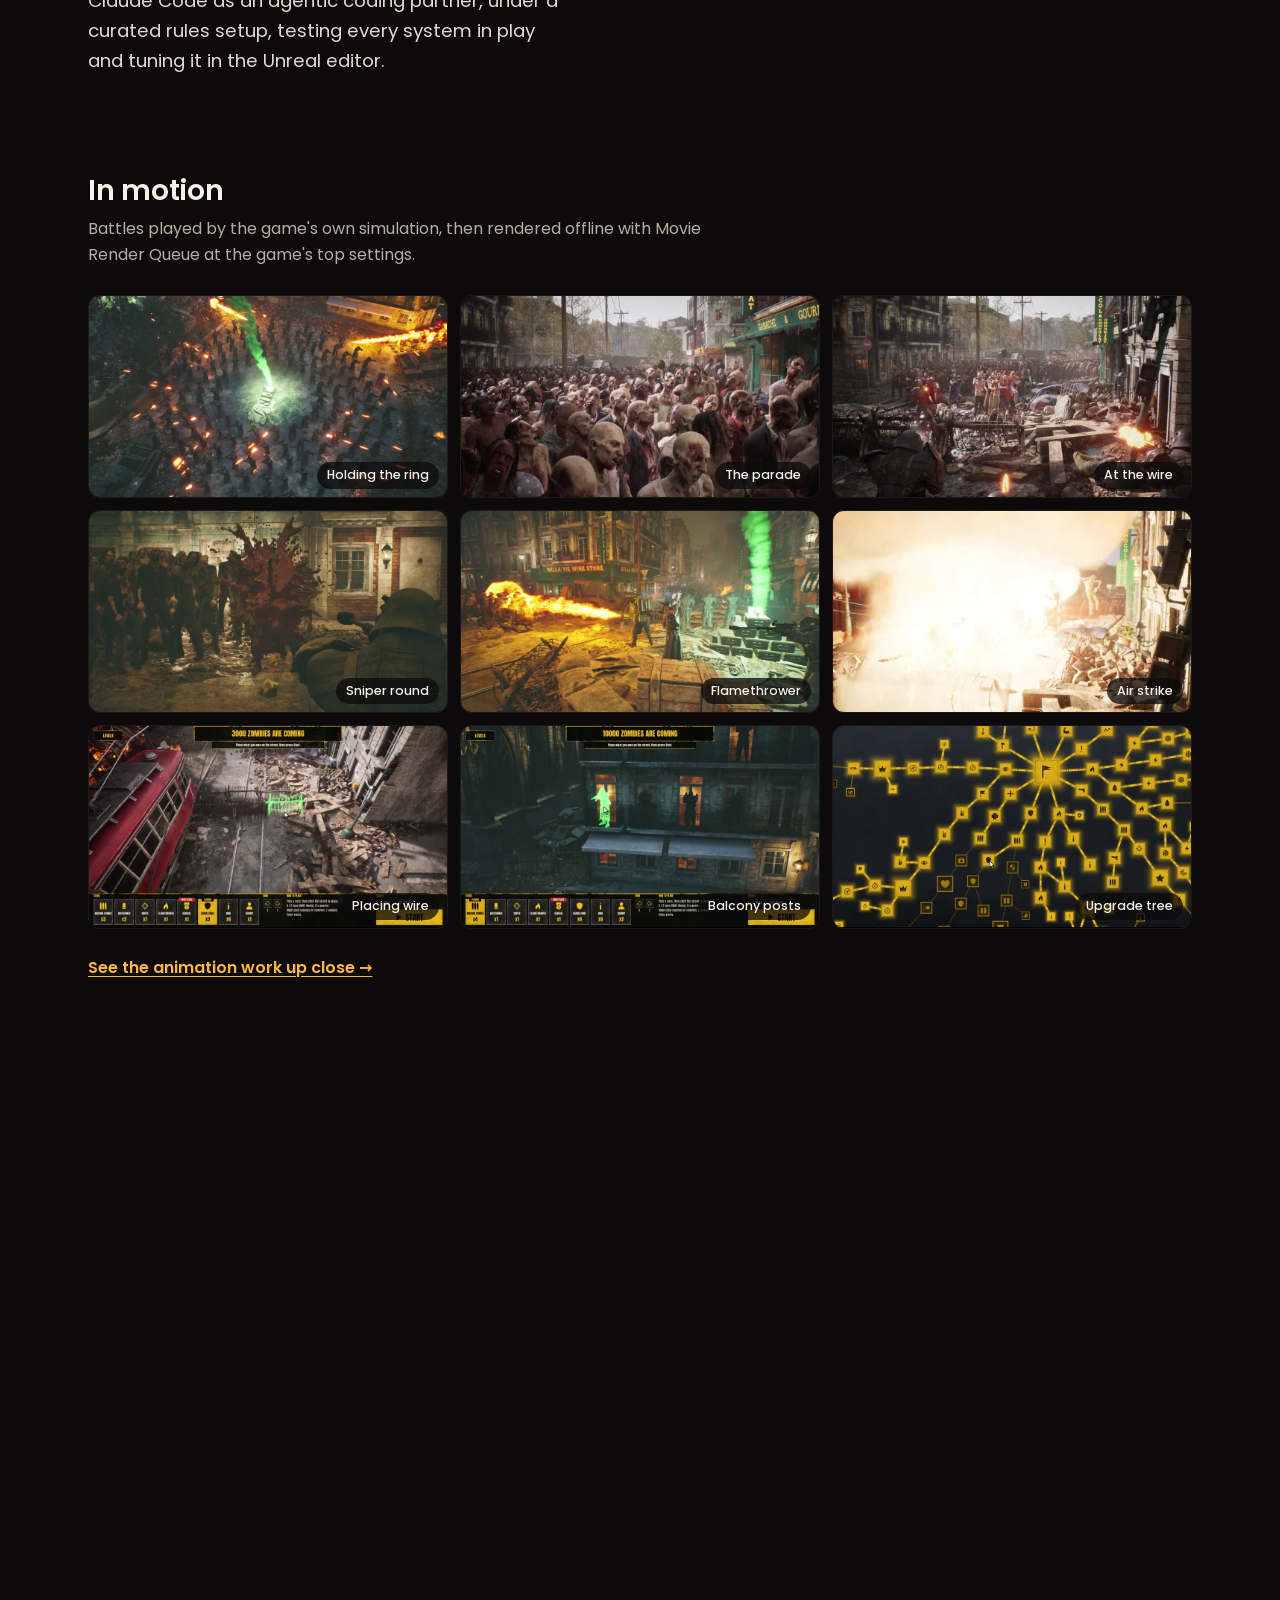
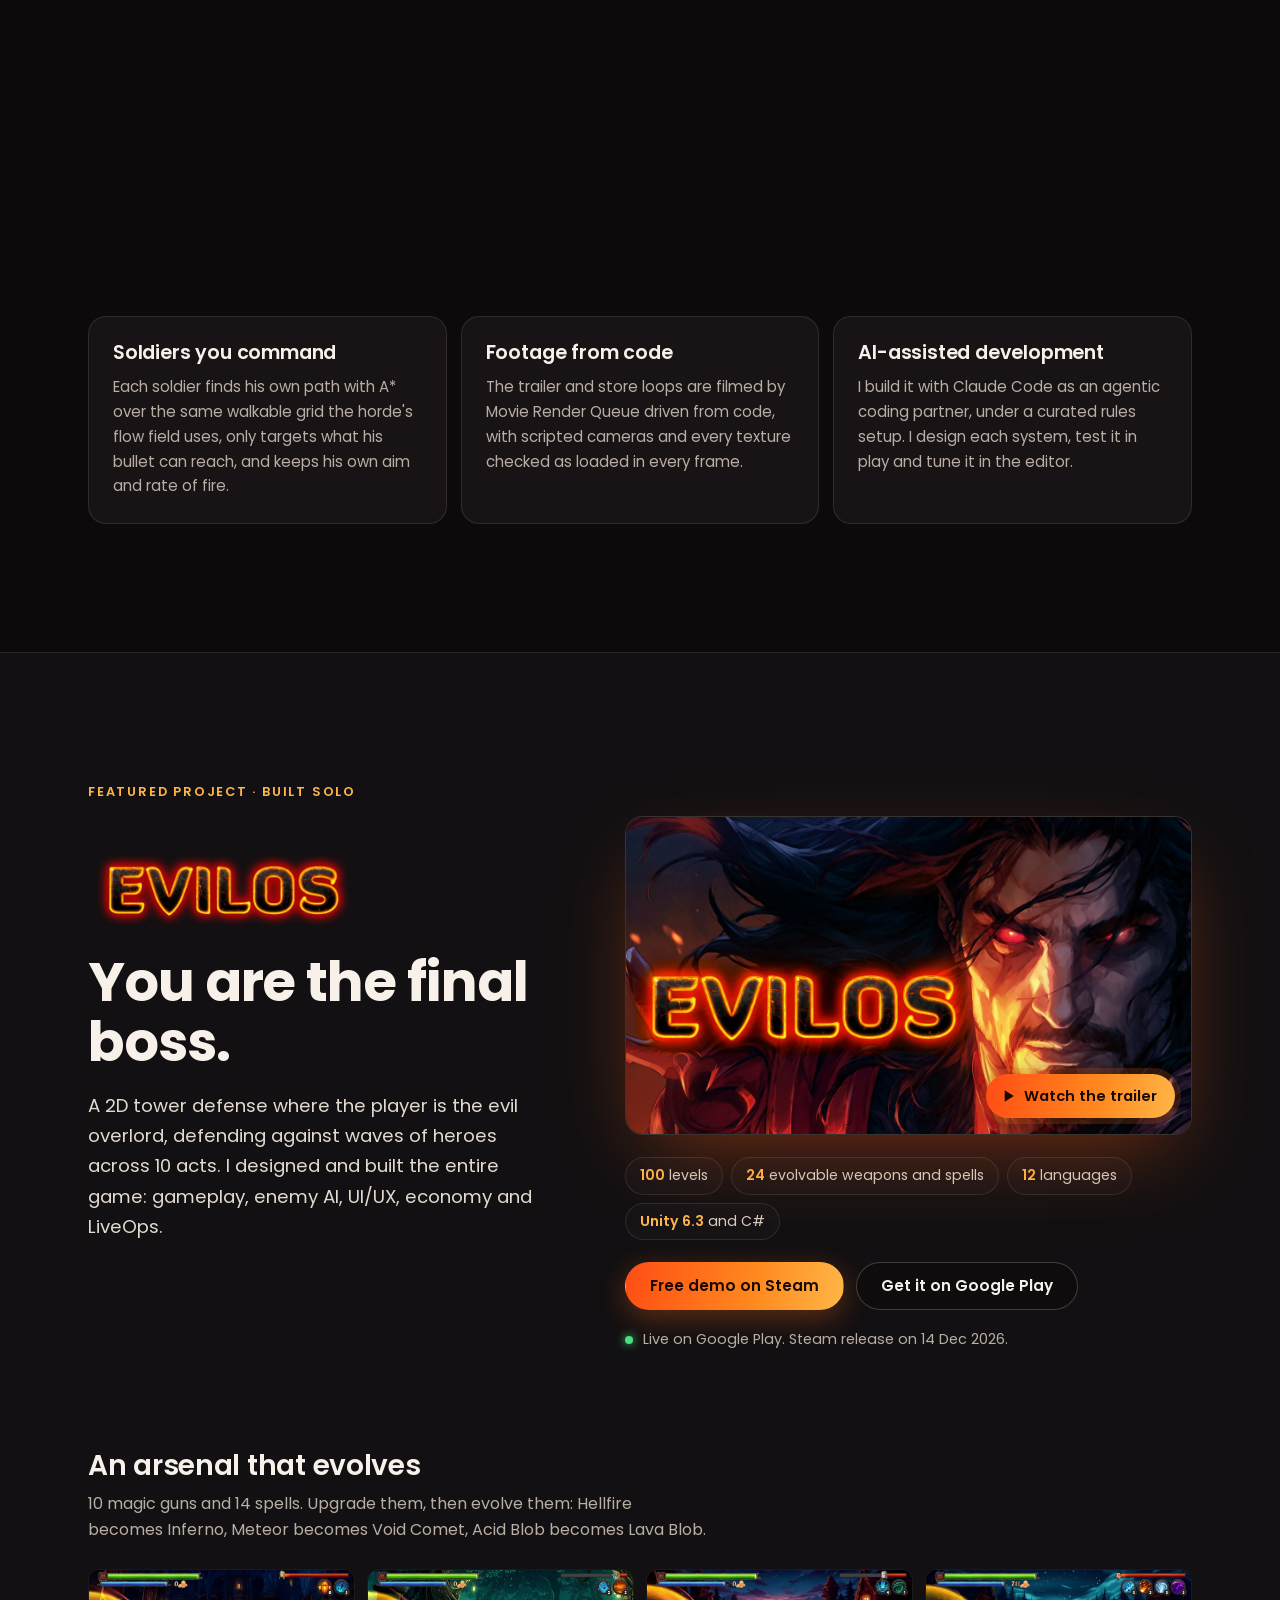
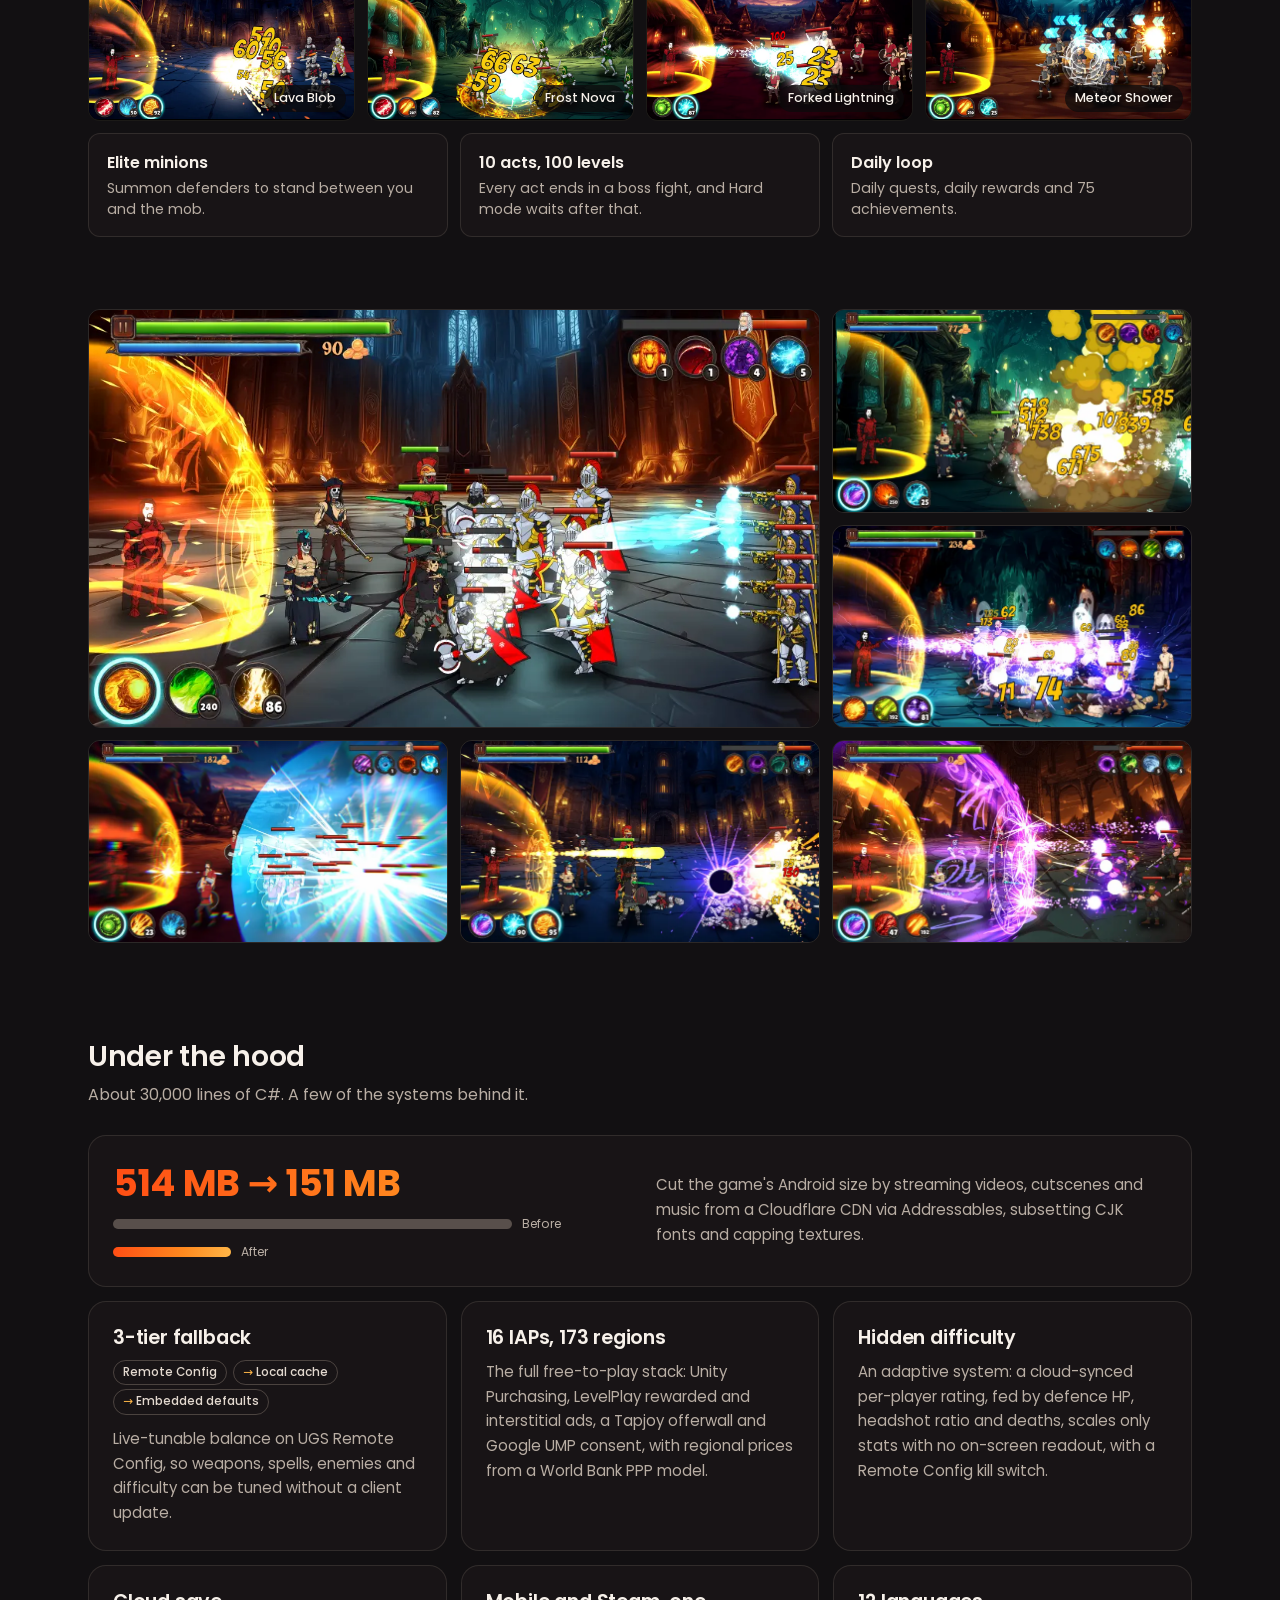
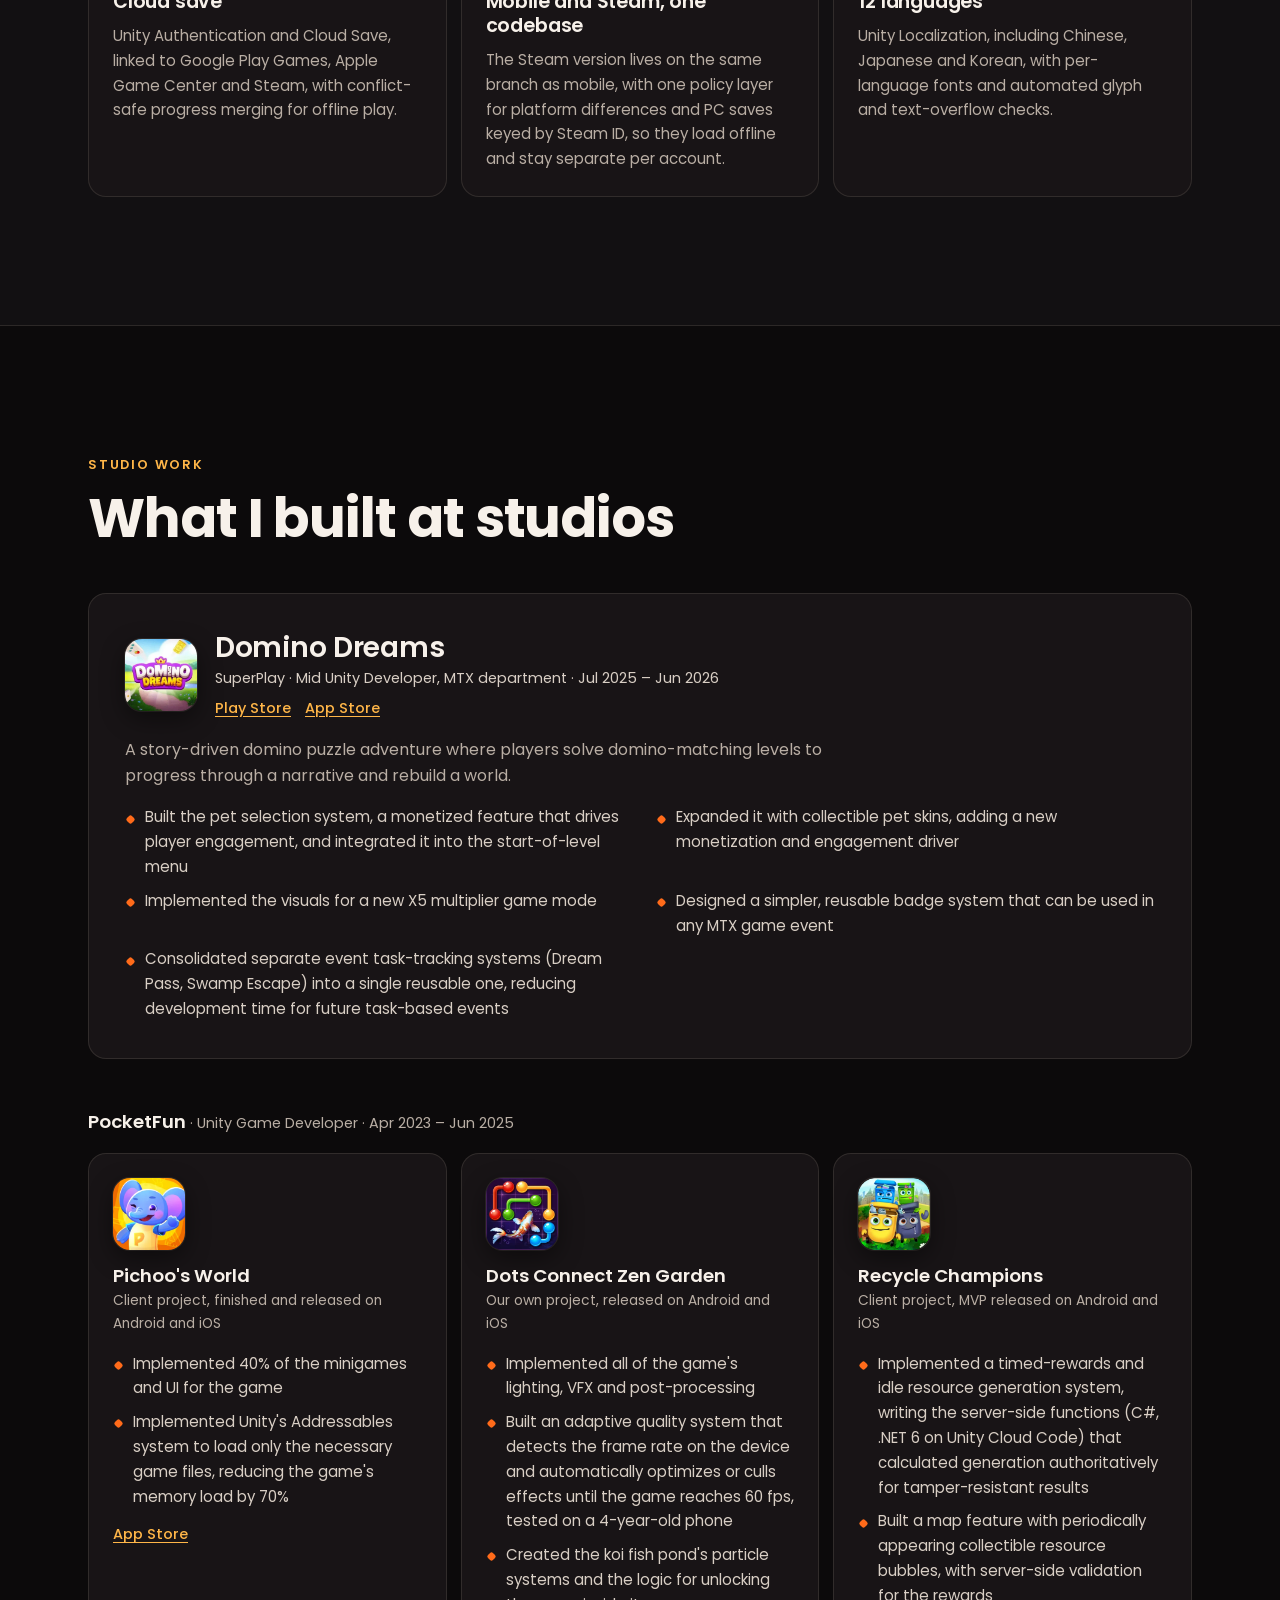
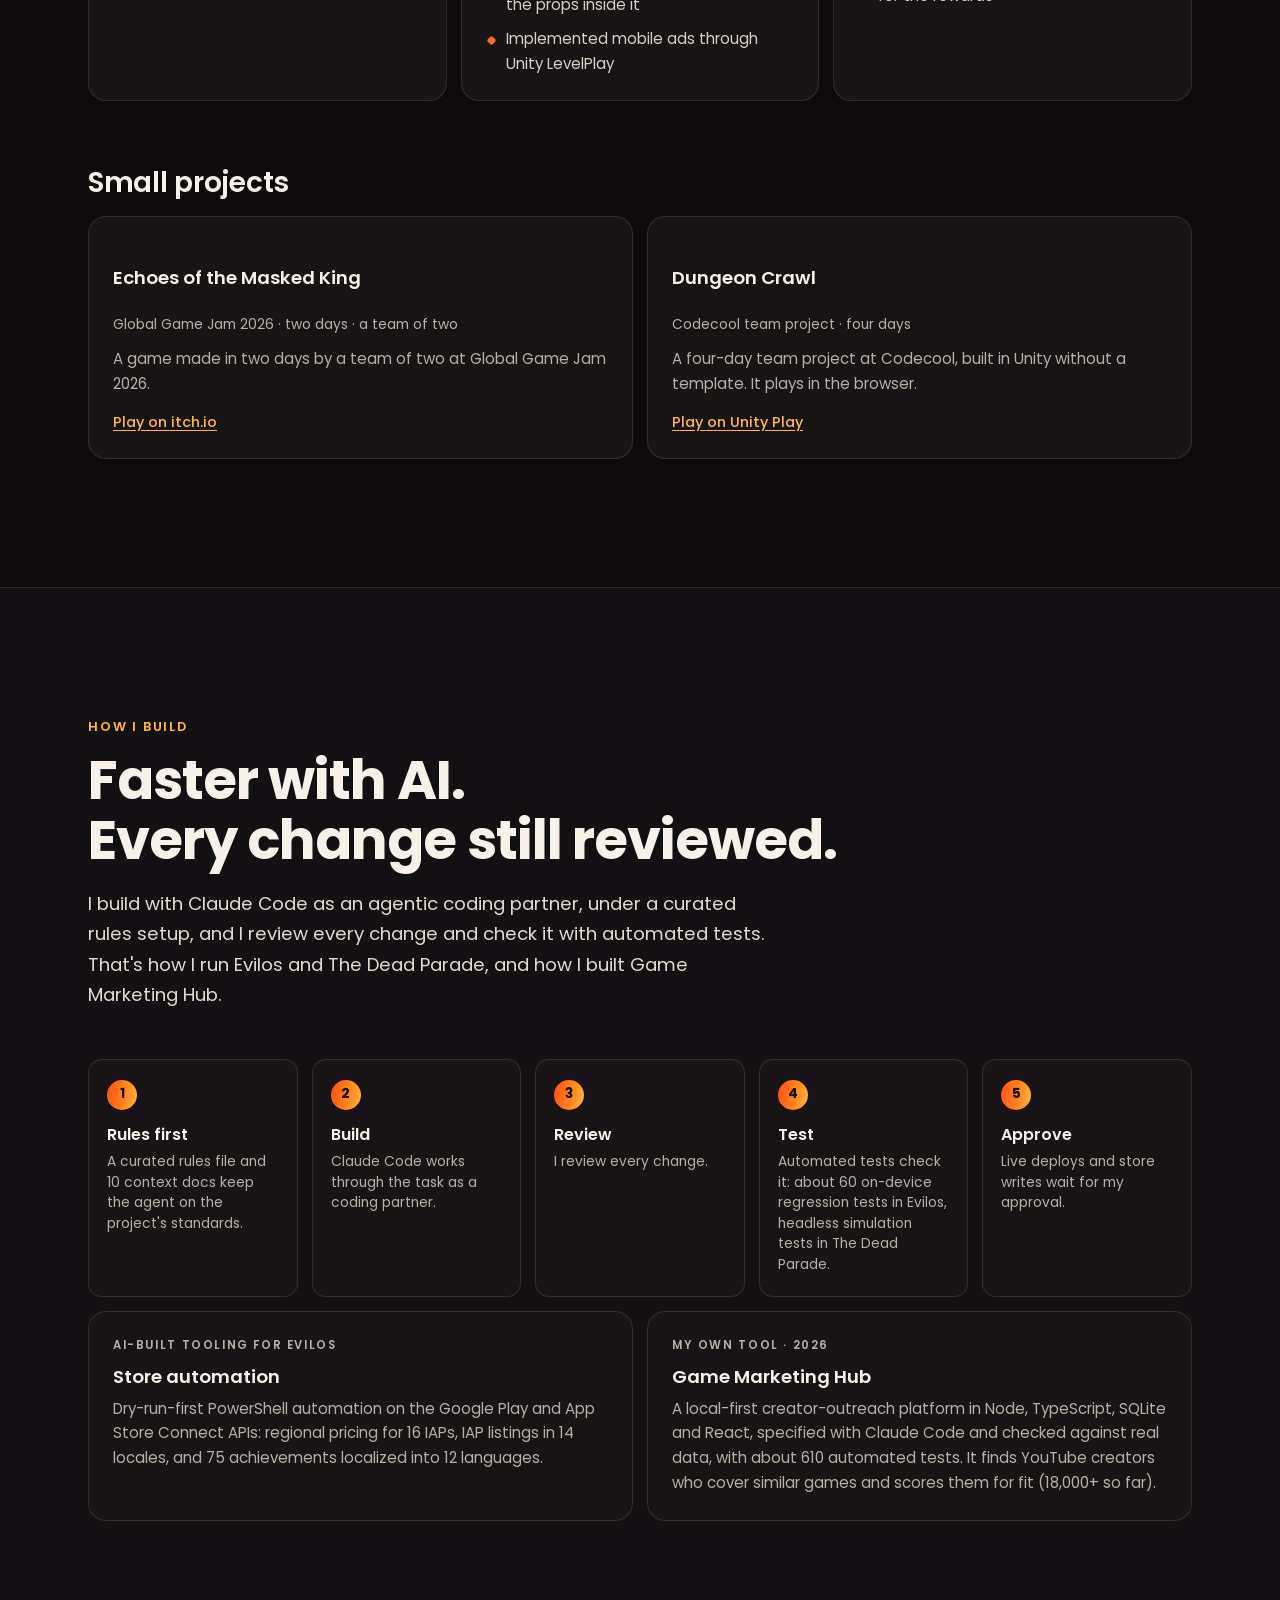
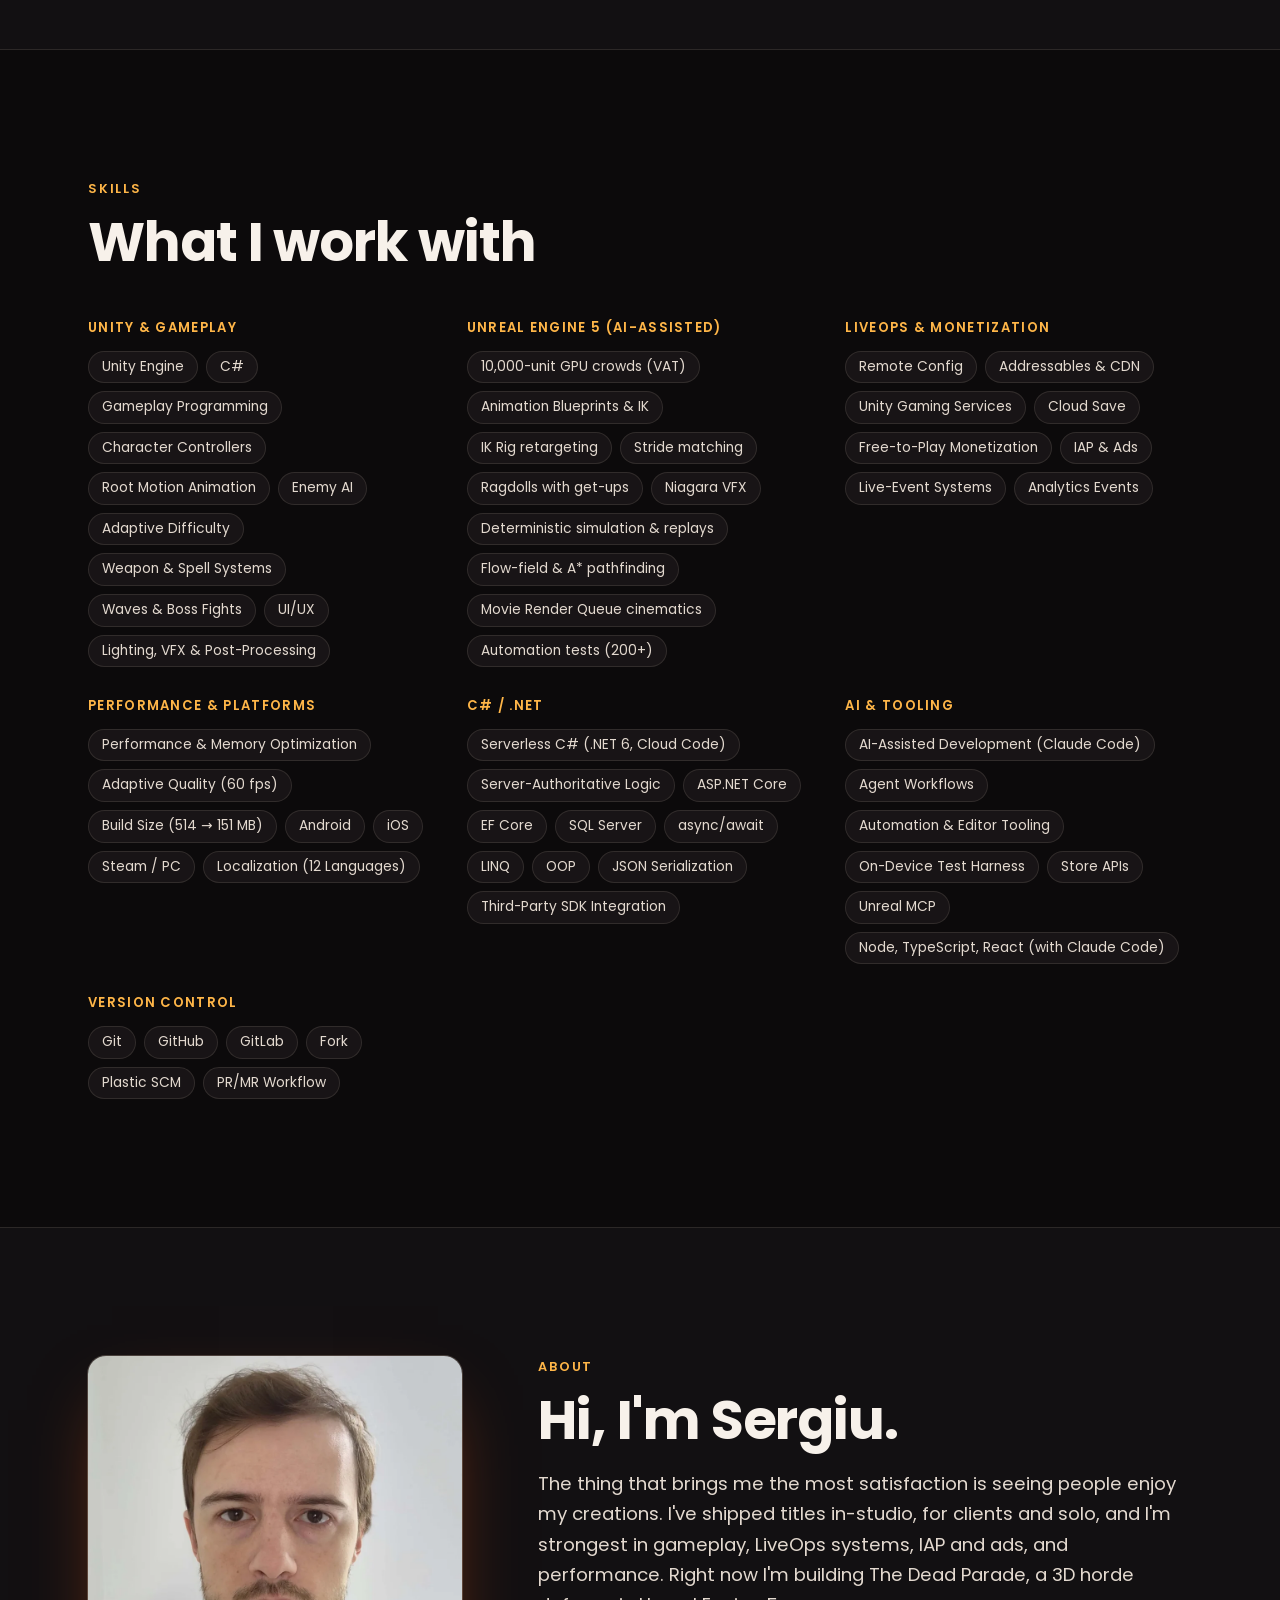
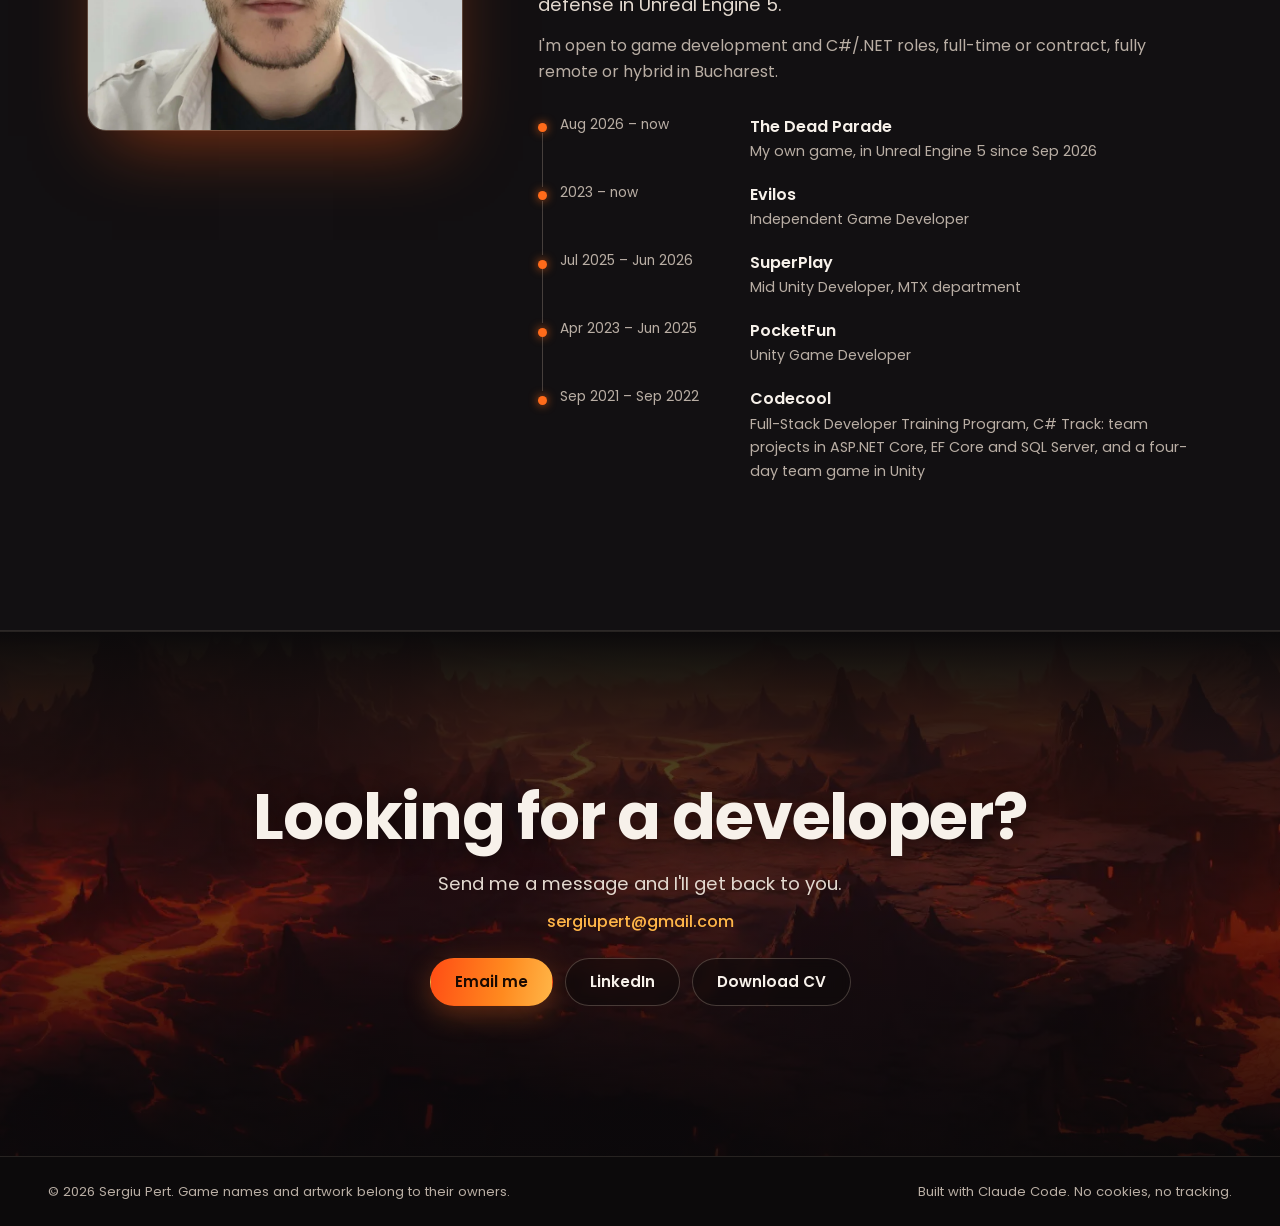
==== commit f8a1b73b: "Use Draft 12 of The Dead Parade's trailer, with the approved sound Draft 11's picture with the mix h" ====
--- a/index.html
+++ b/index.html
@@ -93,7 +93,7 @@
             <p class="lede">An incremental horde defense for PC. Thousands of zombies walk the streets of a wartime Paris, and you hold them off with the soldiers you command, barbed wire, mines and air strikes. I design the game and lay out its levels, and I build it with Claude Code as an agentic coding partner, under a curated rules setup, testing every system in play and tuning it in the Unreal editor.</p>
           </div>
           <div class="feature__media">
-            <div class="trailer trailer--video" id="tdp-trailer" data-video="assets/tdp/trailer.mp4">
+            <div class="trailer trailer--video" id="tdp-trailer" data-video="assets/tdp/trailer.mp4?v=sound">
               <button type="button" class="trailer__btn" aria-label="Play The Dead Parade trailer">
                 <img src="assets/tdp/trailer.webp" alt="" width="960" height="540" loading="lazy">
                 <span class="trailer__play"><svg viewBox="0 0 24 24" width="20" height="20" aria-hidden="true"><path fill="currentColor" d="M8 5v14l11-7z"/></svg>Watch the trailer</span>
